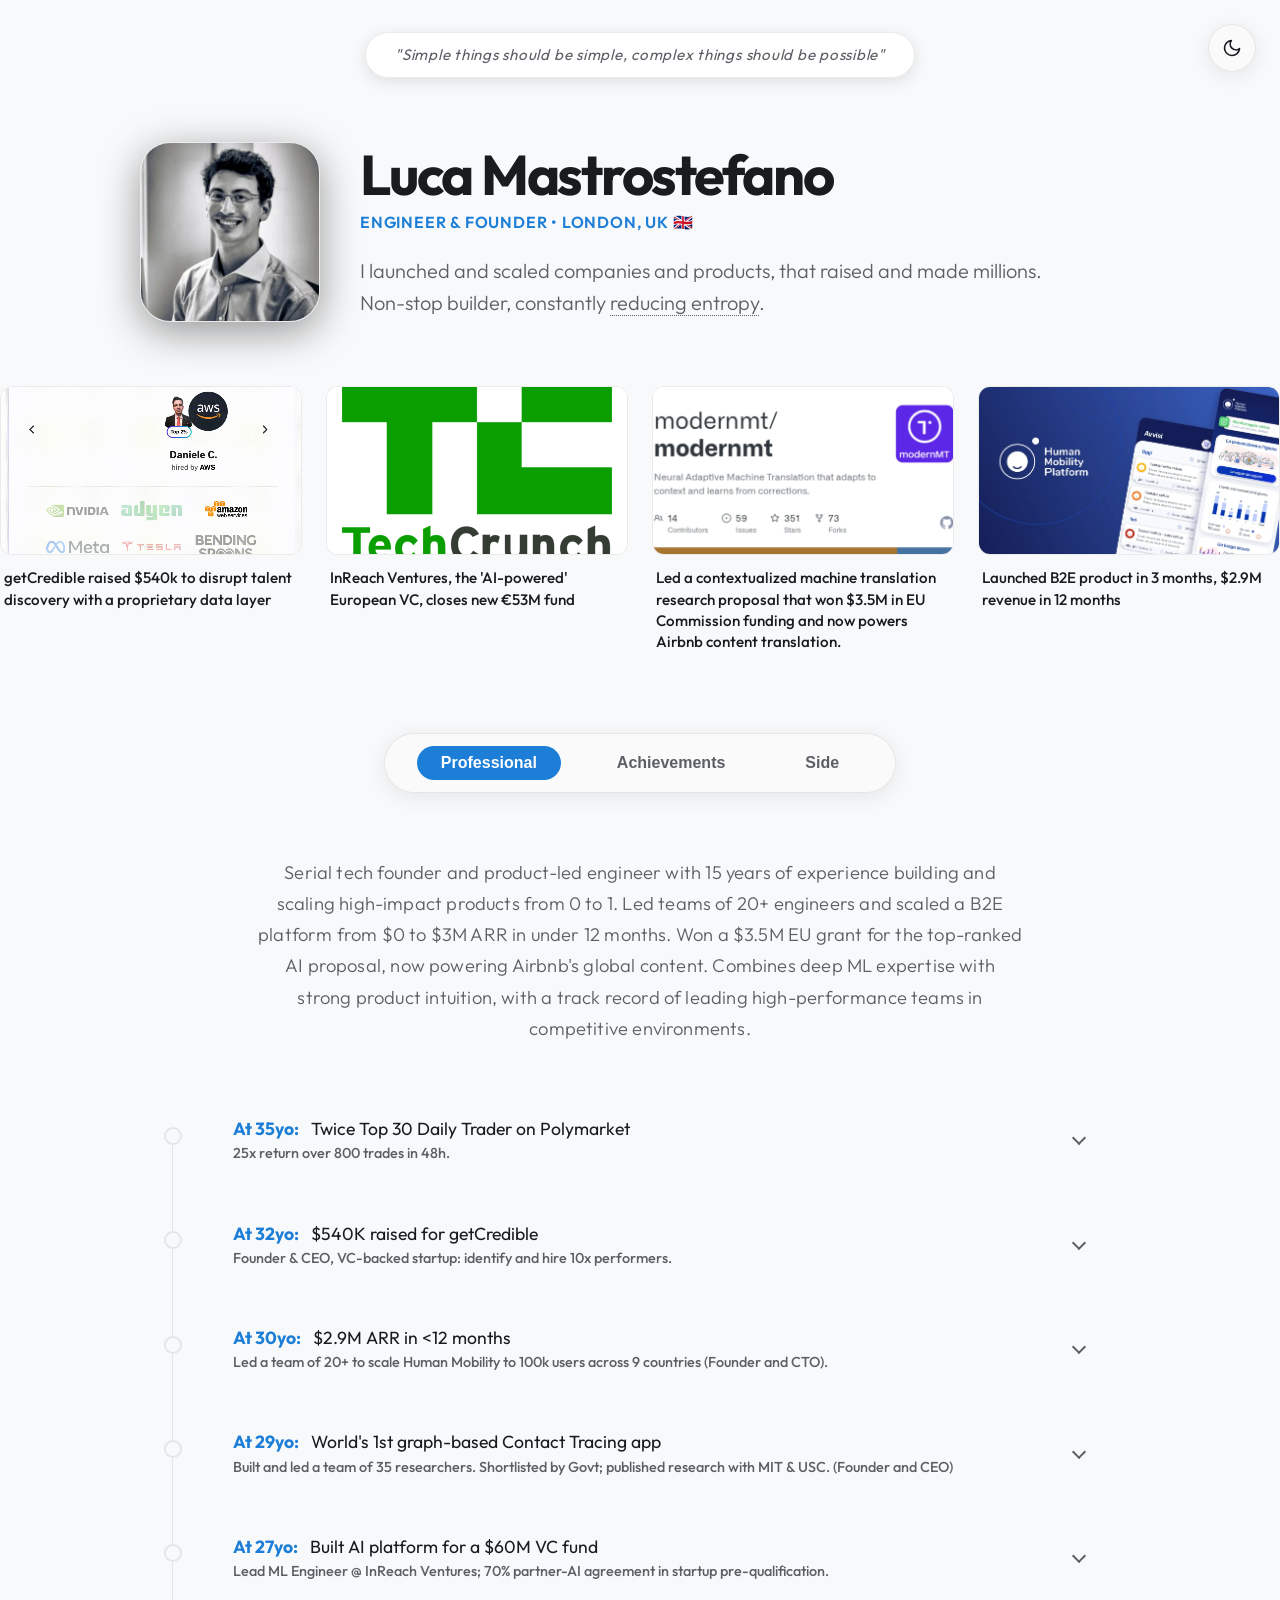
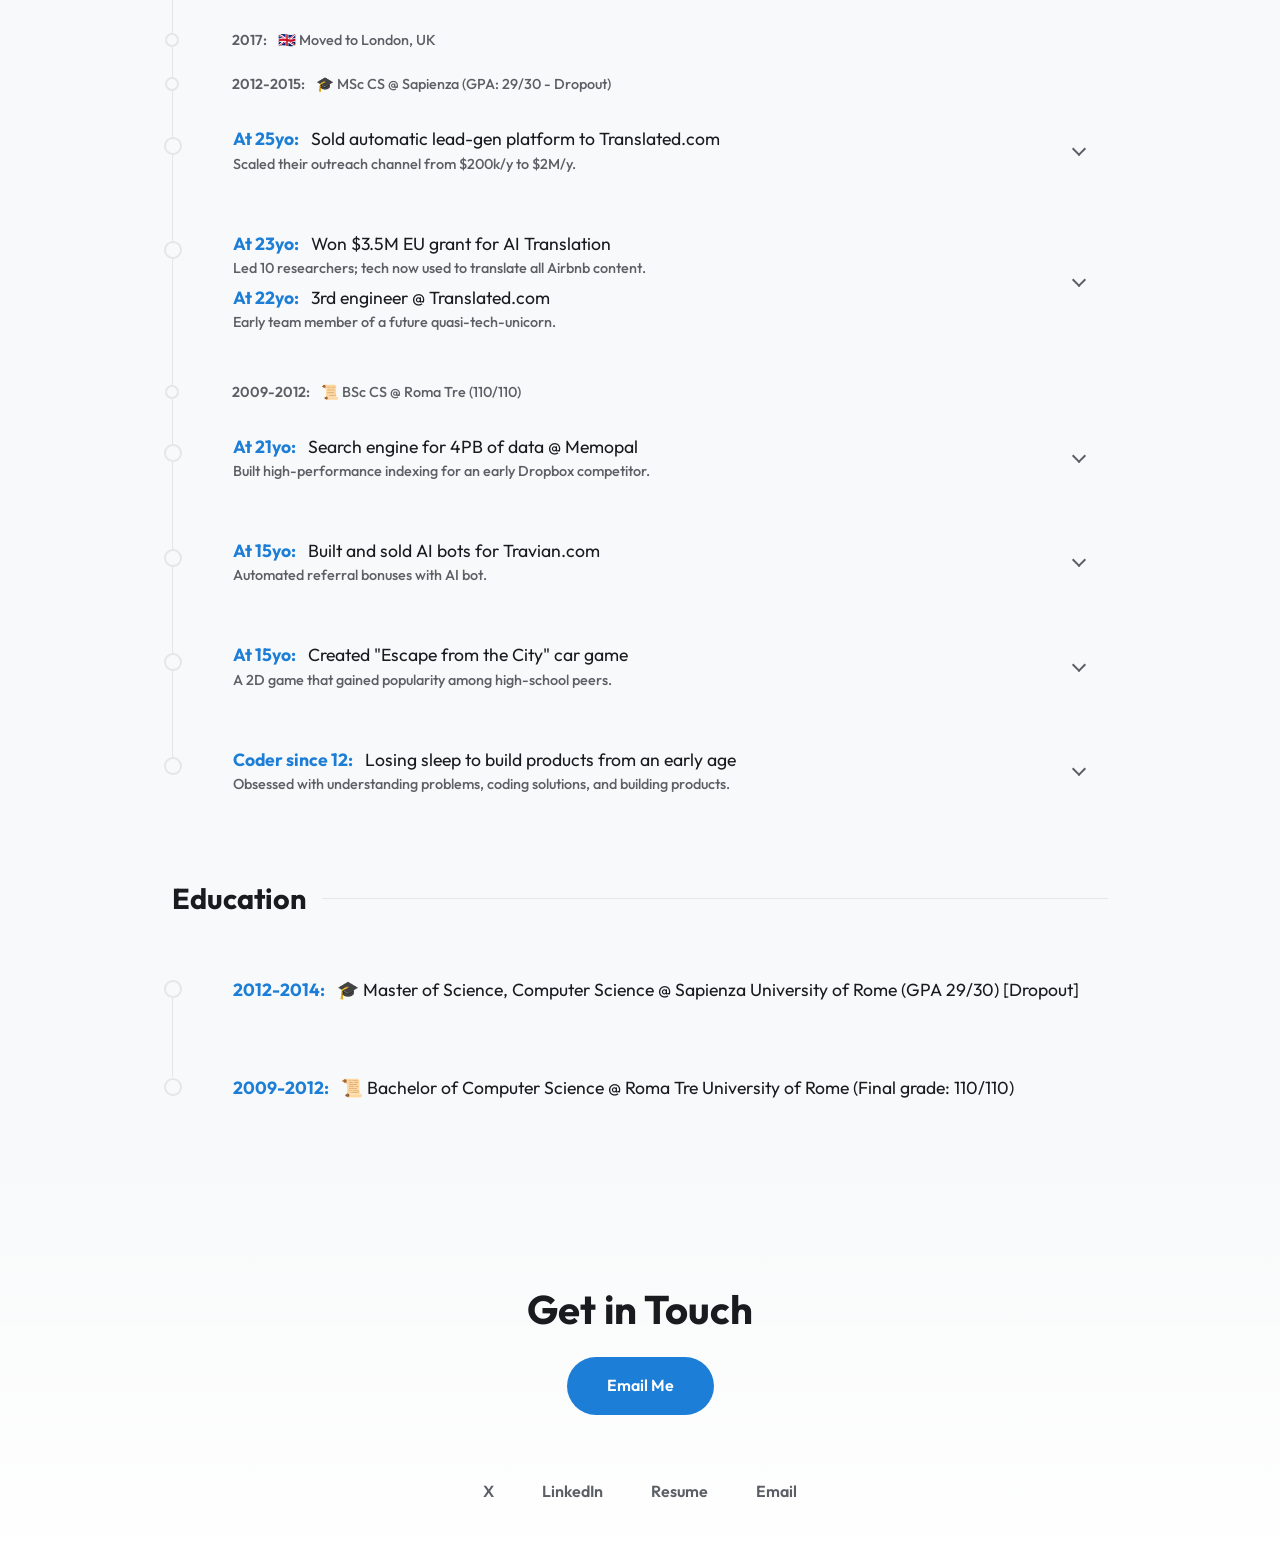
==== index.html @ 8b1c2dd7 "improvements" ====
<!DOCTYPE html>
<html lang="en">

<head>
    <meta charset="UTF-8">
    <meta name="viewport" content="width=device-width, initial-scale=1.0">
    <title>Luca Mastrostefano</title>
    <meta name="description" content="Personal website of Luca Mastrostefano">

    <!-- Open Graph / Social Sharing Meta Tags -->
    <meta property="og:type" content="website">
    <meta property="og:url" content="https://lucamastrostefano.com/">
    <meta property="og:title" content="Luca Mastrostefano">
    <meta property="og:description" content="Personal website of Luca Mastrostefano">
    <meta property="og:image" content="https://lucamastrostefano.com/assets/images/luca.png">

    <meta name="twitter:card" content="summary_large_image">

    <link rel="icon" type="image/png" href="favicon.png">
    <!-- Google Fonts: Outfit for a modern, sleek look -->
    <link rel="preconnect" href="https://fonts.googleapis.com">
    <link rel="preconnect" href="https://fonts.gstatic.com" crossorigin>

    <!-- Load fonts asynchronously to prevent render-blocking -->
    <link rel="preload" href="https://fonts.googleapis.com/css2?family=Outfit:wght@300;400;600;700&display=swap"
        as="style">
    <link rel="stylesheet" href="https://fonts.googleapis.com/css2?family=Outfit:wght@300;400;600;700&display=swap"
        media="print" onload="this.media='all'">
    <noscript>
        <link rel="stylesheet" href="https://fonts.googleapis.com/css2?family=Outfit:wght@300;400;600;700&display=swap">
    </noscript>

    <!-- Preload LCP images -->
    <link rel="preload" href="assets/images/luca.webp" as="image" fetchpriority="high">
    <link rel="preload" href="assets/images/getCredible_poster.webp" as="image" fetchpriority="high">

    <link rel="preload" href="style.css?v=1.5" as="style">
    <link rel="stylesheet" href="style.css?v=1.5">

    <!-- Defer main JS to download concurrently but execute after parsing -->
    <script src="main.js?v=1.5" defer></script>
</head>

<body>
    <button id="theme-toggle" class="theme-toggle" aria-label="Toggle Theme">
        <span class="theme-icon"></span>
    </button>
    <header class="hero">
        <div class="hero-motto">
            <p>"Simple things should be simple, complex things should be possible"</p>
        </div>
        <div class="hero-container">
            <img src="assets/images/luca.webp" alt="Luca Mastrostefano" class="hero-avatar" fetchpriority="high">
            <div class="hero-content">
                <h1 class="hero-name">Luca Mastrostefano</h1>
                <p class="hero-subtitle">Engineer & Founder • London, UK 🇬🇧</p>
                <p class="hero-tagline">I launched and scaled companies and products, that raised and made millions.
                    <br>Non-stop builder, constantly <a href="#" class="info-trigger" data-info="entropy"
                        aria-label="What does reducing entropy mean?">reducing entropy</a>.
                </p>
            </div>
        </div>
    </header>

    <main>
        <div class="media-carousel-container">
            <div class="media-carousel">
                <div class="carousel-item">
                    <video id="hero-carousel-video" loop muted playsinline aria-label="getCredible Startup"
                        poster="assets/images/getCredible_poster.webp">
                        <source src="assets/images/getCredible.webm" type="video/webm">
                        <source src="assets/images/getCredible.mp4" type="video/mp4">
                    </video>
                    <div class="carousel-item-caption">
                        <h4 class="carousel-item-title">getCredible raised $540k to disrupt talent discovery
                            with a
                            proprietary data layer</h4>
                    </div>
                </div>
                <a href="https://techcrunch.com/2019/02/11/inreach-ventures-the-ai-powered-european-vc-closes-new-e53m-fund/"
                    target="_blank" class="carousel-item link">
                    <img src="assets/images/techcrunch.png" alt="InReach Ventures TechCrunch">
                    <div class="carousel-item-caption">
                        <h4 class="carousel-item-title">InReach Ventures, the 'AI-powered' European VC, closes
                            new €53M fund</h4>
                    </div>
                </a>
                <a href="https://www.modernmt.com/" target="_blank" class="carousel-item link">
                    <img src="assets/images/mmt.webp" alt="ModernMT EU Funding">
                    <div class="carousel-item-caption">
                        <h4 class="carousel-item-title">Led a contextualized machine translation research
                            proposal
                            that won $3.5M in EU Commission funding and now powers Airbnb content translation.
                        </h4>
                    </div>
                </a>
                <a href="https://www.be-tse.it/wp-content/uploads/2020/06/Be_PR05062020_Human-Mobility.pdf"
                    target="_blank" class="carousel-item link">
                    <img src="assets/images/HMP.webp" alt="Human Mobility Press Release">
                    <div class="carousel-item-caption">
                        <h4 class="carousel-item-title">Launched B2E product in 3 months, $2.9M revenue in 12 months
                        </h4>
                    </div>
                </a>
                <a href="https://assets.innovazione.gov.it/1609771151-sgdl6sintesirelazionecontacttracing.pdf"
                    target="_blank" class="carousel-item link">
                    <img src="assets/images/mitd.webp" alt="CovidApp Shortlist">
                    <div class="carousel-item-caption">
                        <h4 class="carousel-item-title">CovidApp shortlisted by the Italian government as the
                            second-best worldwide out of 350 entries</h4>
                    </div>
                </a>
                <a href="https://www.sciencedirect.com/science/article/abs/pii/S235264832030060X" target="_blank"
                    class="carousel-item link">
                    <img src="assets/images/paper-uni.webp" alt="MIT USC Research Paper">
                    <div class="carousel-item-caption">
                        <h4 class="carousel-item-title">Improving graph-based distance inference under noisy signal
                            constraints (published with MIT & USC)</h4>
                    </div>
                </a>
                <div class="carousel-item">
                    <img src="assets/images/translated_logo.png" alt="Translated.com"
                        style="object-fit: contain; padding: 2.5rem; background: #fff;">
                    <div class="carousel-item-caption">
                        <h4 class="carousel-item-title">Joined Translated.com as the 3rd engineer and first
                            Product Manager</h4>
                    </div>
                </div>
                <a href="https://www.moonhoneytravel.com/wp-content/uploads/2025/01/moonhoneytravel_sellaronda-ski-map.jpg"
                    target="_blank" class="carousel-item link">
                    <img src="assets/images/sellaronda.webp" alt="Sellaronda Map">
                    <div class="carousel-item-caption">
                        <h4 class="carousel-item-title">62 miles skied in a single day (Triple Sellaronda)</h4>
                    </div>
                </a>
            </div>
        </div>

        <nav class="timeline-nav">
            <button class="nav-btn active" data-timeline="professional">Professional</button>
            <button class="nav-btn" data-timeline="achievements">Achievements</button>
            <button class="nav-btn" data-timeline="side">Side</button>
        </nav>

        <section id="timelines-container">
            <!-- Professional Timeline -->
            <div class="timeline-section active" id="timeline-professional">
                <section class="bio-section">
                    <div class="bio-content">
                        <p>Serial tech founder and product-led engineer with 15 years of experience building and
                            scaling
                            high-impact
                            products from 0 to 1. Led teams of 20+ engineers and scaled a B2E platform from $0 to $3M
                            ARR in
                            under 12
                            months. Won a $3.5M EU grant for the top-ranked AI proposal, now powering Airbnb's global
                            content.
                            Combines
                            deep ML expertise with strong product intuition, with a track record of leading
                            high-performance
                            teams in
                            competitive environments.</p>
                    </div>
                </section>
                <div class="timeline-list">
                    <div class="timeline-step synthetic" data-id="step-pro-crypto">
                        <div class="step-header">
                            <div class="header-content">
                                <p class="step-text"><span class="step-age">At 35yo:</span> Twice Top 30 Daily Trader on
                                    Polymarket</p>
                                <p class="step-subtext">25x return over 800 trades in 48h.</p>
                            </div>
                            <div class="expand-indicator"></div>
                        </div>
                        <div class="step-details">
                            <p>Value trading using custom ML models and real-time infrastructure:</p>
                            <ul class="summary-list">
                                <li>Ranked #2 daily trader in the "Culture" vertical, using a model combining Bayesian
                                    methods, HMMs, and Monte Carlo simulations.</li>
                                <li>Twice ranked among the Top 30 global crypto daily traders, achieving a 25&times;
                                    return over 800 trades in 48 hours.</li>
                            </ul>
                            <div style="margin-top: 1.5rem; display: flex; flex-direction: column; align-items: center; gap: 0.6rem;">
                                <img src="assets/images/polymarket_2nd.png" alt="Ranked 2nd best trader in category on Polymarket"
                                    style="max-width: 160px; width: 100%; height: auto; border-radius: 8px;">
                                <p style="font-size: 0.85rem; color: var(--text-muted); margin: 0; text-align: center; font-style: italic;">
                                    Ranked #2 best trader in the category.</p>
                            </div>
                        </div>
                    </div>
                    <div class="timeline-step synthetic" data-id="step-pro-2">
                        <div class="step-header">
                            <div class="header-content">
                                <p class="step-text"><span class="step-age">At 32yo:</span> $540K raised for getCredible
                                </p>
                                <p class="step-subtext">Founder & CEO, VC-backed startup: identify and hire 10x
                                    performers.</p>
                            </div>
                            <div class="expand-indicator"></div>
                        </div>
                        <div class="step-details">
                            <ul class="summary-list">
                                <li>Led a team of 8 in build a product to fuel a step-change in a traditional industry,
                                    rethinking first-principle how to collect a proprietary data layer to solve the
                                    biggest problem in industry: how to identify top talent.</li>
                            </ul>
                            <p><strong>getCredible</strong> helps companies automatically identify and hire top
                                performers by combining peer referrals with AI.</p>
                            <br>
                            <p>Users play quick 1-vs-4 polls featuring AI-selected talent from their contact list
                                (similar to Nikita Bier's Gas app) to vote for the top performers they know, and reserve
                                a 2% success fee with a single click on the selected talent. Our AI aggregates and
                                analyzes these peer insights into verified performance leaderboards by role, industry,
                                and seniority.</p>
                            <br>
                            <p>Companies hire directly from these performance leaderboards with a single click, paying a
                                10-30% success fee (no upfront costs), or purchase performance scores of their
                                applicants ($1K-$5K per job position) to optimize their hiring channels.</p>

                            <p
                                style="font-size: 0.85rem; color: var(--text-muted); margin: 2rem 0 0.5rem; text-align: center; font-style: italic;">
                                getCredible Pitch:</p>
                            <div class="experience-media"
                                style="margin-top: 0.5rem; border-radius: 12px; overflow: hidden; border: 1px solid var(--border-color); background: #000; display: flex; justify-content: center; align-items: center;">
                                <video controls preload="none" poster="assets/images/intro_poster.webp"
                                    style="width: 100%; max-height: 500px; display: block;">
                                    <source src="assets/images/intro.mp4" type="video/mp4">
                                    Your browser does not support the video tag.
                                </video>
                            </div>

                            <p
                                style="font-size: 0.85rem; color: var(--text-muted); margin: 2rem 0 0.5rem; text-align: center; font-style: italic;">
                                Product Screens:</p>
                            <div class="media-carousel mobile-carousel" style="margin-top: 0.5rem;">
                                <div class="carousel-item">
                                    <img src="assets/images/getCredible/getCredible_1.png" alt="getCredible UI 1">
                                </div>
                                <div class="carousel-item">
                                    <img src="assets/images/getCredible/getCredible_2.png" alt="getCredible UI 2">
                                </div>
                                <div class="carousel-item">
                                    <img src="assets/images/getCredible/getCredible_3.png" alt="getCredible UI 3">
                                </div>
                                <div class="carousel-item">
                                    <img src="assets/images/getCredible/getCredible_4.png" alt="getCredible UI 4">
                                </div>
                            </div>
                        </div>
                    </div>
                    <div class="timeline-step synthetic" data-id="step-pro-3">
                        <div class="step-header">
                            <div class="header-content">
                                <p class="step-text"><span class="step-age">At 30yo:</span> $2.9M ARR in <12 months</p>
                                        <p class="step-subtext">Led a team of 20+ to scale Human
                                            Mobility to 100k users
                                            across 9 countries (Founder and CTO).
                                        </p>
                            </div>
                            <div class="expand-indicator"></div>
                        </div>
                        <div class="step-details">
                            <ul class="summary-list">
                                <li>As Founder and CTO, I led a cross-functional team of ~20 to build and scale a
                                    complete
                                    B2E ecosystem (mobile app, back-office, support) from scratch in less than 3 months.
                                    We
                                    secured a $1.2M contract shortly after launch.</li>
                                <li>I managed strategic relationships and decision-making directly with C-Level
                                    executives
                                    of the publicly listed partner company (Be Group - Ticker: BEST.MI).</li>
                                <li>Our hardware solution was trust-tested for high-stakes contact tracing, notably
                                    during the <strong>Cortina 2021 World Ski Championships</strong> (the official
                                    Olympic
                                    test event) and the <strong>Serie A soccer match during the
                                        pandemic</strong> (Udinese-Fiorentina).</li>
                            </ul>
                            <div style="margin: 1.5rem 0; display: flex; gap: 1rem; flex-wrap: wrap;">
                                <a href="https://www.ilsole24ore.com/art/cyber-security-e-alta-tecnologia-lavoro-svolto-sicurezza-mondiali-sci-cortina-ADn3ZCMB"
                                    target="_blank" class="nav-btn"
                                    style="font-size: 0.85rem; padding: 0.4rem 0.8rem; border: 1px solid var(--border-color); text-decoration: none; color: var(--text-main);">
                                    Sole24Ore &rarr;</a>
                                <a href="https://sport.sky.it/calcio/serie-a/2021/02/27/udinese-stadio-progetto-anticovid"
                                    target="_blank" class="nav-btn"
                                    style="font-size: 0.85rem; padding: 0.4rem 0.8rem; border: 1px solid var(--border-color); text-decoration: none; color: var(--text-main);">
                                    Sport.sky &rarr;</a>
                                <a href="https://www.corriere.it/economia/consumi/20_giugno_18/app-tracciamento-entrano-azienda-caso-ubi-banca-rivale-immuni-e6e9a756-b09e-11ea-960e-a5a2de99a416.shtml"
                                    target="_blank" class="nav-btn"
                                    style="font-size: 0.85rem; padding: 0.4rem 0.8rem; border: 1px solid var(--border-color); text-decoration: none; color: var(--text-main);">
                                    Corriere &rarr;</a>


                            </div>
                            <div class="experience-media">
                                <img src="assets/images/HMP.webp" alt="Human Mobility Performance">
                            </div>
                            <p
                                style="font-size: 0.85rem; color: var(--text-muted); margin: 1.5rem 0 0.5rem; text-align: center; font-style: italic;">
                                Human Mobility Press Release (Partnership with Be):</p>
                            <div class="experience-media"
                                style="margin-top: 0.5rem; max-width: 100%; border-radius: 12px; overflow: hidden; border: 1px solid var(--border-color); background: #eee; min-height: 500px; display: flex; justify-content: center;">
                                <iframe loading="lazy" src="assets/images/be_pr_human_mobility.pdf" width="100%"
                                    height="500" style="border: none;">
                                    <p>Your browser does not support PDFs. <a
                                            href="assets/images/be_pr_human_mobility.pdf" target="_blank">Download
                                            PDF</a></p>
                                </iframe>
                            </div>
                        </div>
                    </div>
                    <div class="timeline-step synthetic" data-id="step-pro-4">
                        <div class="step-header">
                            <div class="header-content">
                                <p class="step-text"><span class="step-age">At 29yo:</span> World's 1st graph-based
                                    Contact Tracing app</p>
                                <p class="step-subtext">Built and led a team of 35 researchers. Shortlisted by Govt;
                                    published research with MIT & USC. (Founder and CEO)</p>
                            </div>
                            <div class="expand-indicator"></div>
                        </div>
                        <div class="step-details">
                            <p>In just 3 months, I built and led a remote cross-functional team of 35 world-class
                                researchers and engineers from major centers including <strong>IBM, Massachusetts
                                    Institute of Technology, University of Southern California, USFC,
                                    CNR, etc.</strong>.</p>
                            <br>
                            <p>We developed the world's first graph-based contact tracing algorithm and mobile
                                application, which was officially shortlisted by the <strong>Italian Government
                                    as
                                    the primary backup to the Apple/Google system</strong>, out of 350 worldwide
                                entries, after passing rigorous
                                national
                                security
                                and technical pressure tests.
                                <br>
                                <a href="assets/images/covidapp_shortlist_report.pdf" target="_blank" class="nav-btn"
                                    style="margin-top: 1.2rem; display: inline-flex; font-size: 0.8rem; padding: 0.5rem 1rem; border: 1px solid var(--border-color); text-decoration: none; color: var(--text-main); border-radius: 8px;">
                                    View Official Report &rarr;
                                </a>
                            </p>
                            <br>
                            <p>My work on the foundational graph principles was co-authored and published with
                                researchers from <strong>MIT and USC</strong> in <em>ScienceDirect</em>: <a
                                    href="https://www.sciencedirect.com/science/article/abs/pii/S235264832030060X"
                                    target="_blank">Defining Graph-based Contact Tracing</a>.</p>
                            <br>

                            <div style="margin-top: 2.5rem; text-align: center;">
                                <p
                                    style="font-size: 0.65rem; color: var(--text-muted); text-transform: uppercase; letter-spacing: 0.15em; margin-bottom: 2rem;">
                                    Featured in</p>
                                <div
                                    style="display: flex; gap: 2.5rem; align-items: center; justify-content: center; flex-wrap: wrap; opacity: 0.8; filter: grayscale(1) brightness(1.2);">
                                    <a href="https://www.ilsole24ore.com/art/tracciare-contagiati-tutelando-privacy-e-possibile-grazie-bluetooth-ADMXoEH"
                                        target="_blank" title="Il Sole 24 Ore">
                                        <img src="assets/images/sole24ore.png" alt="Il Sole 24 Ore"
                                            style="height: 38px; width: auto; object-fit: contain;">
                                    </a>
                                    <a href="https://milano.repubblica.it/cronaca/2020/03/29/news/una_app_per_risolvere_il_rebus_dei_contagiati_la_soluzione_usiamo_il_bluetooth_-252653291/"
                                        target="_blank" title="la Repubblica">
                                        <img src="assets/images/repubblica.png" alt="la Repubblica"
                                            style="height: 32px; width: auto; object-fit: contain;">
                                    </a>
                                    <a href="https://torino.corriere.it/economia/20_marzo_27/startup-che-vuole-arginare-covid-19-il-ministero-nasce-biella-brasile-b709554c-706e-11ea-82c1-be2d421e9f6b.shtml"
                                        target="_blank" title="Corriere della Sera">
                                        <img src="assets/images/corriere.png" alt="Corriere della Sera"
                                            style="height: 32px; width: auto; object-fit: contain;">
                                    </a>
                                </div>
                            </div>
                        </div>
                    </div>
                    <div class="timeline-step synthetic" data-id="step-pro-5">
                        <div class="step-header">
                            <div class="header-content">
                                <p class="step-text"><span class="step-age">At 27yo:</span> Built AI platform for a $60M
                                    VC fund</p>
                                <p class="step-subtext">Lead ML Engineer @ InReach Ventures; 70% partner-AI agreement in
                                    startup pre-qualification.</p>
                            </div>
                            <div class="expand-indicator"></div>
                        </div>
                        <div class="step-details">
                            <div class="experience-header">
                                <img src="assets/images/inreach_logo.png" alt="InReach Ventures"
                                    class="experience-logo">
                                <div class="experience-info">
                                    <h3 class="experience-company">InReach Ventures</h3>
                                    <p class="experience-info-text">2 yrs 5 mos</p>
                                    <p class="experience-info-text">London, United Kingdom</p>
                                </div>
                            </div>
                            <div class="experience-roles">
                                <div class="experience-role">
                                    <h4 class="role-title">Lead Machine Learning Engineer</h4>
                                    <p class="role-dates">Jan 2019 - Jun 2020 · 1 yr 6 mos</p>
                                </div>
                                <div class="experience-role">
                                    <h4 class="role-title">Senior ML Engineer</h4>
                                    <p class="role-dates">Feb 2018 - Dec 2019 · 1 yr 11 mos</p>
                                </div>
                            </div>
                            <p class="experience-desc">I led the development of the intelligent core of InReach, the
                                AI-powered investment firm focused on early-stage European startups. The automatic
                                pre-qualification system reached 70% agreement with the partner's pre-qualification
                                decision, based on ~100 features extracted for each company, allowing the firm to scale
                                operations without compromising quality.
                                <br><br>
                                <em>Noticeable investments: Soldo, Shapr3D, Dreamdata, Kayzen, Craft, Eneba, Oberlo
                                    (exit), Sealk (exit), Qriously (exit), Returnly (exit)</em>
                            </p>
                            <div style="margin: 1.5rem 0; display: flex; gap: 1rem; flex-wrap: wrap;">
                                <a href="https://techcrunch.com/2019/02/11/inreach-ventures-the-ai-powered-european-vc-closes-new-e53m-fund/"
                                    target="_blank" class="nav-btn"
                                    style="display: inline-flex; align-items: center; gap: 0.6rem; font-size: 0.9rem; padding: 0.5rem 1rem; border: 1px solid var(--border-color); text-decoration: none; color: var(--text-main);">
                                    <img src="assets/images/techcrunch.png" alt="TechCrunch"
                                        style="height: 20px; width: auto; object-fit: contain;"> TechCrunch article
                                    &rarr;</a>
                            </div>
                            <div class="experience-media">
                                <img src="assets/images/inreach_funnel.png" alt="InReach Funnel">
                            </div>
                        </div>
                    </div>
                    <div class="timeline-step education-marker">
                        <div class="step-header">
                            <p class="step-text"><span class="step-age">2017:</span> 🇬🇧 Moved to London, UK</p>
                        </div>
                    </div>
                    <div class="timeline-step education-marker">
                        <div class="step-header">
                            <p class="step-text"><span class="step-age">2012-2015:</span> 🎓 MSc CS @ Sapienza (GPA:
                                29/30 - Dropout)</p>
                        </div>
                    </div>
                    <div class="timeline-step synthetic" data-id="step-pro-6">
                        <div class="step-header">
                            <div class="header-content">
                                <p class="step-text"><span class="step-age">At 25yo:</span> Sold automatic lead-gen
                                    platform to
                                    Translated.com</p>
                                <p class="step-subtext">Scaled their outreach channel from $200k/y to $2M/y.</p>
                            </div>
                            <div class="expand-indicator"></div>
                        </div>
                        <div class="step-details">
                            <p>Built and sold an automated lead generation pipeline for translation requests by scraping
                                forums, detecting relevant opportunities, and engaging users with context-aware quotes.
                                Designed a dashboard to optimize performance and run A/B tests.
                                <br><br>
                                Sold after 2 months to Translated, grew their cold outreach channel from €200K/year to
                                €2M/year.
                            </p>
                        </div>
                    </div>
                    <div class="timeline-step synthetic" data-id="step-pro-mmt">
                        <div class="step-header">
                            <div class="header-group">
                                <div class="header-content">
                                    <p class="step-text"><span class="step-age">At 23yo:</span> Won $3.5M EU grant for
                                        AI Translation</p>
                                    <p class="step-subtext">Led 10 researchers; tech now used to translate all Airbnb
                                        content.</p>
                                </div>
                                <div class="header-content">
                                    <p class="step-text"><span class="step-age">At 22yo:</span> 3rd engineer @
                                        Translated.com</p>
                                    <p class="step-subtext">Early team member of a future quasi-tech-unicorn.</p>
                                </div>
                            </div>
                            <div class="expand-indicator"></div>
                        </div>
                        <div class="step-details">
                            <div class="experience-header">
                                <img src="assets/images/translated_logo.png" alt="Translated" class="experience-logo">
                                <div class="experience-info">
                                    <h3 class="experience-company">Translated</h3>
                                    <p class="experience-info-text">5 yrs 1 mo</p>
                                    <p class="experience-info-text">Rome Area, Italy</p>
                                </div>
                            </div>
                            <p>Joined as the 3rd engineer to build the foundational infrastructure of a startup that
                                would later reach nearly-unicorn status as a global leader in AI translation.</p><br>
                            <div class="experience-roles">
                                <div class="experience-role">
                                    <h4 class="role-title">ML Software Engineer and Product Owner</h4>
                                    <p class="role-dates">Dec 2014 - Jan 2018 · 3 yrs 2 mos</p>
                                    <p class="experience-desc">Led the development of MyMemory, Translated's flagship TM
                                        search engine. Today it's the industry's most used TM server, serving 300M+
                                        queries per month across 8B segments.</p>
                                </div>
                                <div class="experience-role">
                                    <h4 class="role-title">PMO & Researcher</h4>
                                    <p class="role-dates">Mar 2014 - May 2016 · 2 yrs 3 mos</p>
                                    <p class="experience-desc">Wrote and won a €3M European Commission grant as the best
                                        proposal to develop new ML algorithms for contextualised translation. This
                                        project later enabled Translated to secure the industry's largest contract:
                                        translating all Airbnb content.
                                        <br><br>
                                        <a href="https://github.com/modernmt/modernmt" target="_blank"
                                            style="color: var(--accent-color); text-decoration: none; font-weight: 500; display: inline-flex; align-items: center; flex-wrap: wrap; gap: 0.75rem;">
                                            &rarr; GitHub: modernmt/modernmt
                                            <span
                                                style="display: inline-flex; align-items: center; gap: 0.35rem; background: rgba(0, 243, 255, 0.05); padding: 0.2rem 0.6rem; border-radius: 20px; font-size: 0.85rem; border: 1px solid rgba(0, 243, 255, 0.2);">
                                                <svg height="14" viewBox="0 0 16 16" width="14"
                                                    fill="var(--accent-color)">
                                                    <path
                                                        d="M8 .25a.75.75 0 01.673.418l1.882 3.815 4.21.612a.75.75 0 01.416 1.279l-3.046 2.97.719 4.192a.75.75 0 01-1.088.791L8 12.347l-3.766 1.98a.75.75 0 01-1.088-.79l.72-4.194L.818 6.374a.75.75 0 01.416-1.28l4.21-.611L7.327.668A.75.75 0 018 .25z">
                                                    </path>
                                                </svg>
                                                351 Stars
                                            </span>
                                        </a>
                                    </p>
                                    <div class="experience-media">
                                        <img src="assets/images/no_sleep.png" alt="ModernMT Late Night Session">
                                    </div>
                                </div>
                                <div class="experience-role">
                                    <h4 class="role-title">ML Software Engineer</h4>
                                    <p class="role-dates">Jan 2013 - Nov 2014 · 1 yr 11 mos</p>
                                    <p class="experience-desc">Improved MyMemory's data quality and scalability through
                                        advanced IR techniques, and developed automation tools to streamline
                                        translation-project workflows.</p>
                                </div>
                            </div>
                        </div>
                    </div>
                    <div class="timeline-step education-marker">
                        <div class="step-header">
                            <p class="step-text"><span class="step-age">2009-2012:</span> 📜 BSc CS @ Roma Tre (110/110)
                            </p>
                        </div>
                    </div>
                    <div class="timeline-step synthetic" data-id="step-pro-8">
                        <div class="step-header">
                            <div class="header-content">
                                <p class="step-text"><span class="step-age">At 21yo:</span> Search engine for 4PB of
                                    data @ Memopal</p>
                                <p class="step-subtext">Built high-performance indexing for an early Dropbox competitor.
                                </p>
                            </div>
                            <div class="expand-indicator"></div>
                        </div>
                        <div class="step-details">
                            <div class="experience-header">
                                <img src="assets/images/memopal_logo.png" alt="Memopal" class="experience-logo">
                                <div class="experience-info">
                                    <h3 class="experience-company">Memopal</h3>
                                    <p class="experience-info-text">9 mos</p>
                                    <p class="experience-info-text">Rome Area, Italy</p>
                                </div>
                            </div>
                            <div class="experience-roles">
                                <div class="experience-role">
                                    <h4 class="role-title">Search Engineer</h4>
                                    <p class="role-dates">May 2012 - Jan 2013 · 9 mos</p>
                                    <p class="experience-desc">Implemented high-performance indexing and retrieval
                                        systems for massive storage
                                        architectures, enabling fast search across billions of files.</p>
                                </div>
                            </div>
                        </div>
                    </div>
                    <div class="timeline-step synthetic" data-id="step-pro-travian">
                        <div class="step-header">
                            <div class="header-content">
                                <p class="step-text"><span class="step-age">At 15yo:</span> Built and sold AI bots for
                                    Travian.com
                                </p>
                                <p class="step-subtext">Automated referral bonuses with AI bot.</p>
                            </div>
                            <div class="expand-indicator"></div>
                        </div>
                        <div class="step-details">
                            <ul class="summary-list">
                                <li>Completely reproduced the entire game logic (building, resources, building
                                    constraints, etc.) on my laptop to simulate optimal strategies.</li>
                                <li>Found the shortest path to complete mandatory Quests to unlock referral bonuses
                                    automatically.</li>
                                <li>Still remember the terrible 2k lines of VB6 code that automatically played the game
                                    to generate referral bonuses!</li>
                            </ul>
                        </div>
                    </div>
                    <div class="timeline-step synthetic" data-id="step-pro-game">
                        <div class="step-header">
                            <div class="header-content">
                                <p class="step-text"><span class="step-age">At 15yo:</span> Created "Escape from the
                                    City" car game</p>
                                <p class="step-subtext">A 2D game that gained popularity among high-school peers.</p>
                            </div>
                            <div class="expand-indicator"></div>
                        </div>
                        <div class="step-details">
                            <ul class="summary-list">
                                <li>Built this game as a personal competition against my older brother to see who could
                                    create the better experience.</li>
                                <li>Developed my very first AI (named <a href="#" class="youtube-trigger"
                                        data-video="YIh41wZEd5c" data-start="180"
                                        aria-label="Watch Joshua scene from WarGames">Joshua</a>, in honor of the movie
                                    WarGames). It was a simple subtraction to make the police car chase the player's
                                    position, but it felt too cool at the time.</li>
                                <li>I still remember friends playing so much that they eventually beat my own high
                                    score; I still smile thinking about that feeling.</li>
                            </ul>
                            <p
                                style="font-size: 0.85rem; color: var(--text-muted); margin: 2rem 0 0.5rem; text-align: center; font-style: italic;">
                                Gameplay:</p>
                            <div class="video-card" data-video="YeWqdtQGpdA"
                                style="aspect-ratio: 9/16; width: 100%; max-width: 300px; margin: 0.5rem auto 0;">
                                <img src="https://img.youtube.com/vi/YeWqdtQGpdA/hqdefault.jpg"
                                    alt="Escape from the City gameplay"
                                    style="width: 100%; height: 100%; aspect-ratio: auto; object-fit: cover;">
                                <div class="video-overlay">
                                    <div class="play-icon">▶</div>
                                </div>
                            </div>
                        </div>
                    </div>
                    <div class="timeline-step synthetic" data-id="step-pro-9">
                        <div class="step-header">
                            <div class="header-content">
                                <p class="step-text"><span class="step-age">Coder since 12:</span> Losing sleep to build
                                    products from an early age</p>
                                <p class="step-subtext">Obsessed with understanding problems, coding solutions, and
                                    building products.
                                </p>
                            </div>
                            <div class="expand-indicator"></div>
                        </div>
                        <div class="step-details">
                            <p>I spent countless hours coding, recreating entire games like Pac-Man, Risk, and
                                Backgammon without even knowing that arrays existed. Every object was numbered and
                                manually updated one by one: a true obsession was born.</p>
                            <div class="experience-media" style="max-width: 60%;">
                                <img src="assets/images/vb6.webp" alt="Visual Basic 6 Coding Days">
                            </div>
                        </div>
                    </div>
                </div>

                <div class="timeline-subsection">
                    <h3 class="subsection-title">Education</h3>
                    <div class="timeline-list">
                        <div class="timeline-step synthetic" data-id="step-edu-1">
                            <div class="step-header">
                                <p class="step-text"><span class="step-age">2012-2014:</span> 🎓 Master of Science,
                                    Computer
                                    Science @ Sapienza University of Rome (GPA 29/30) [Dropout]</p>
                            </div>
                        </div>
                        <div class="timeline-step synthetic" data-id="step-edu-2">
                            <div class="step-header">
                                <p class="step-text"><span class="step-age">2009-2012:</span> 📜 Bachelor of Computer
                                    Science @
                                    Roma Tre University of Rome (Final grade: 110/110)</p>
                            </div>
                        </div>
                    </div>
                </div>
            </div>

            <!-- Achievements Timeline -->
            <div class="timeline-section" id="timeline-achievements">
                <div class="timeline-list">
                    <div class="timeline-step" data-id="step-ach-0">
                        <div class="step-header">
                            <div class="header-content">
                                <p class="step-text"><span class="step-age">getCredible:</span> Top 0.1% performer out
                                    of 30k+ people</p>
                                <p class="step-subtext">Verified top-tier talent on the <a href="https://getcredible.io"
                                        target="_blank">getCredible</a> platform.</p>
                            </div>
                        </div>
                    </div>
                    <div class="timeline-step" data-id="step-ach-1">
                        <div class="step-header">
                            <div class="header-content">
                                <p class="step-text"><span class="step-age">At 35yo:</span> Twice Top 30 Daily Trader on
                                    Polymarket</p>
                                <p class="step-subtext">25x return over 800 trades in 48h.</p>
                            </div>
                        </div>
                    </div>
                    <div class="timeline-step" data-id="step-ach-founder">
                        <div class="step-header">
                            <div class="header-content">
                                <p class="step-text"><span class="step-age">At 30yo:</span> $0-2.9M in 12 months as
                                    Founder & CTO</p>
                                <p class="step-subtext">B2E product in 3 months, $2.9M revenue in 12 months</p>
                            </div>
                        </div>
                    </div>
                    <div class="timeline-step" data-id="step-ach-2">
                        <div class="step-header">
                            <div class="header-content">
                                <p class="step-text"><span class="step-age">At 29yo:</span> World's 1st graph-based
                                    Contact Tracing app</p>
                                <p class="step-subtext">Shortlisted by Italian Govt; published research with MIT &
                                    University of Southern California (Founder & CEO).</p>
                            </div>
                        </div>
                    </div>
                    <div class="timeline-step" data-id="step-ach-3">
                        <div class="step-header">
                            <div class="header-content">
                                <p class="step-text"><span class="step-age">At 23yo:</span> Won $3.5M EU grant for AI
                                    Translation</p>
                                <p class="step-subtext">Authored the highest-ranked proposal for Contextualized MT.</p>
                            </div>
                        </div>
                    </div>
                    <div class="timeline-step" data-id="step-ach-bridge">
                        <div class="step-header">
                            <div class="header-content">
                                <p class="step-text"><span class="step-age">At 19yo:</span> National Level Competitive
                                    Bridge</p>
                                <p class="step-subtext">Represented Italy at U26 European Universities Championship.</p>
                            </div>
                        </div>
                    </div>
                    <div class="timeline-step" data-id="step-ach-marathon">
                        <div class="step-header">
                            <div class="header-content">
                                <p class="step-text"><span class="step-age">Sport:</span> Half-marathon in 1h 45m</p>
                                <p class="step-subtext">My brother said I couldn't, guess who's wrong :)</p>
                            </div>
                        </div>
                    </div>
                    <div class="timeline-step" data-id="step-ach-4">
                        <div class="step-header">
                            <div class="header-content">
                                <p class="step-text"><span class="step-age">Sport:</span> Skied 62 miles in a
                                    single day</p>
                                <p class="step-subtext">Triple <a
                                        href="https://www.moonhoneytravel.com/wp-content/uploads/2025/01/moonhoneytravel_sellaronda-ski-map.jpg"
                                        target="_blank">Sellaronda</a> (8.7 miles vertical gain) in the Dolomites.
                                </p>
                            </div>
                        </div>
                    </div>
                </div>
            </div>

            <!-- Side Timeline -->
            <div class="timeline-section" id="timeline-side">
                <div class="timeline-list">
                    <div class="timeline-step synthetic" data-id="step-side-devo">
                        <div class="step-header">
                            <div class="header-content">
                                <p class="step-text"><span class="step-age">At 28 yo:</span> Angel Investor @ Devo</p>
                                <p class="step-subtext">Marketplace/SaaS company</p>
                            </div>
                        </div>
                    </div>
                    <div class="timeline-step synthetic" data-id="step-side-stock-trading">
                        <div class="step-header">
                            <div class="header-content">
                                <p class="step-text"><span class="step-age">At 28yo:</span> ML-powered Stock Trading
                                    Engine</p>
                                <p class="step-subtext">Real-time technical analysis and signal detection.</p>
                            </div>
                            <div class="expand-indicator"></div>
                        </div>
                        <div class="step-details">
                            <p>A low-latency stock trading engine combining automated TA indicators with a custom ML
                                model to detect high-conviction signals in real-time markets.</p>
                        </div>
                    </div>
                    <div class="timeline-step synthetic" data-id="step-side-spotonway">
                        <div class="step-header">
                            <div class="header-content">
                                <p class="step-text"><span class="step-age">At 25:</span> Angel Investor @ Spotonway</p>
                                <p class="step-subtext">Marketplace/SaaS company</p>
                            </div>
                        </div>
                    </div>
                    <div class="timeline-step synthetic" data-id="step-side-hashing">
                        <div class="step-header">
                            <div class="header-content">
                                <p class="step-text"><span class="step-age">At 24yo:</span> Presented Hashing
                                    Techniques</p>
                                <p class="step-subtext">Deep dive into memory-efficient big data algorithms.</p>
                            </div>
                            <div class="expand-indicator"></div>
                        </div>
                        <div class="step-details">
                            <p>Presented a probabilistic approach to searching and filtering large datasets using
                                innovative algorithms like hash indexing and Bloom filters. Techniques such as the
                                Flajolet-Martin algorithm and local sensitive hashing provide memory-efficient solutions
                                for counting unique items and finding similar files. The document emphasizes the
                                trade-offs between accuracy, speed, and memory usage when handling big data in
                                real-time environments.</p>
                            <p
                                style="font-size: 0.85rem; color: var(--text-muted); margin: 1.5rem 0 0.5rem; text-align: center; font-style: italic;">
                                Scroll or use the toolbar below to navigate the presentation:</p>
                            <div class="experience-media"
                                style="margin-top: 1.5rem; max-width: 100%; border-radius: 12px; overflow: hidden; border: 1px solid var(--border-color); background: #eee; min-height: 500px; display: flex; justify-content: center;">
                                <iframe loading="lazy"
                                    src="assets/images/hash-a-probabilistic-approach-for-big-data.pdf" width="100%"
                                    height="500" style="border: none;">
                                    <p>Your browser does not support PDFs. <a
                                            href="assets/images/hash-a-probabilistic-approach-for-big-data.pdf">Download
                                            PDF</a></p>
                                </iframe>
                            </div>
                        </div>
                    </div>
                    <div class="timeline-step synthetic" data-id="step-side-ml-engine">
                        <div class="step-header">
                            <div class="header-content">
                                <p class="step-text"><span class="step-age">At 23:</span> 2D Engine for ML
                                    Experiments</p>
                                <p class="step-subtext">Specialized environment for cars learning to drive via AI.</p>
                            </div>
                            <div class="expand-indicator"></div>
                        </div>
                        <div class="step-details">
                            <div class="experience-role" style="margin-bottom: 2rem;">
                                <h4 class="role-title">Efficient Engine + Framework</h4>
                                <p class="experience-desc">A specialized environment built to run ML algorithms in a 2D
                                    world with high efficiency.</p>
                            </div>
                            <div class="experience-role">
                                <h4 class="role-title">Cars learning to drive</h4>
                                <p
                                    style="font-size: 0.85rem; color: var(--text-muted); margin: 1rem 0 0.5rem; text-align: center; font-style: italic;">
                                    Project technical presentation:</p>
                                <div class="experience-media"
                                    style="margin-top: 0.5rem; max-width: 100%; border-radius: 12px; overflow: hidden; border: 1px solid var(--border-color); background: #eee; min-height: 500px; display: flex; justify-content: center; margin-bottom: 2rem;">
                                    <iframe loading="lazy" src="assets/images/cars-learning-to-drive.pdf" width="100%"
                                        height="500" style="border: none;">
                                        <p>Your browser does not support PDFs. <a
                                                href="assets/images/cars-learning-to-drive.pdf">Download
                                                PDF</a></p>
                                    </iframe>
                                </div>
                                <div class="video-grid">
                                    <div class="video-card" data-video="YeWtZK_RnbI">
                                        <img src="https://img.youtube.com/vi/YeWtZK_RnbI/hqdefault.jpg"
                                            alt="ML Simulation 1">
                                        <div class="video-overlay">
                                            <div class="play-icon">▶</div>
                                        </div>
                                    </div>
                                    <div class="video-card" data-video="Eb3hXK7WqLU">
                                        <img src="https://img.youtube.com/vi/Eb3hXK7WqLU/hqdefault.jpg"
                                            alt="ML Simulation 2">
                                        <div class="video-overlay">
                                            <div class="play-icon">▶</div>
                                        </div>
                                    </div>
                                </div>
                            </div>
                        </div>
                    </div>
                    <div class="timeline-step synthetic" data-id="step-side-lzw">
                        <div class="step-header">
                            <div class="header-content">
                                <p class="step-text"><span class="step-age">At 23yo:</span> Custom LZW Compression
                                    from scratch</p>
                                <p class="step-subtext">High-efficiency bit-level compressor with shared dictionary.</p>
                            </div>
                            <div class="expand-indicator"></div>
                        </div>
                        <div class="step-details">
                            <p>Implemented a customized LZW compressor from first principles, optimizing for bit-level
                                efficiency and dictionary sharing to maximize compression ratios on structured data.</p>
                        </div>
                    </div>
                </div>
            </div>
        </section>
    </main>

    <footer class="footer">
        <div class="contact-section">
            <h2>Get in Touch</h2>
            <a href="mailto:luca.mastrostefano90@gmail.com" class="email-btn">Email Me</a>
        </div>
        <div class="social-links">
            <a href="https://x.com/LucaMastro90" target="_blank" aria-label="X">X</a>
            <a href="https://linkedin.com/in/lucamastrostefano/" target="_blank" aria-label="LinkedIn">LinkedIn</a>
            <a href="assets/images/Luca Mastrostefano - CV.pdf" target="_blank" aria-label="Resume">Resume</a>
            <a href="mailto:luca.mastrostefano90@gmail.com" aria-label="Email">Email</a>
        </div>
    </footer>

    <!-- YouTube Overlay Player (iframe injected lazily on open) -->
    <div id="yt-overlay" class="yt-overlay" role="dialog" aria-modal="true" aria-label="Video player" hidden>
        <button class="yt-overlay-close" aria-label="Close video">&times;</button>
        <div class="yt-overlay-frame"></div>
    </div>

    <!-- Info Modal (generic text modal populated from <template> content) -->
    <div id="info-modal" class="info-modal" role="dialog" aria-modal="true" aria-labelledby="info-modal-title" hidden>
        <div class="info-modal-dialog">
            <button class="info-modal-close" aria-label="Close">&times;</button>
            <div class="info-modal-body"></div>
        </div>
    </div>

    <template id="info-entropy">
        <h3 id="info-modal-title">"Reducing Entropy" — Ray Kurzweil's View</h3>
        <p>Ray Kurzweil's perspective on entropy reduction is a central tenet of his techno-optimist philosophy. While
            the universe is governed by the second law of thermodynamics (increasing entropy / disorder), evolution and
            technology create "local pockets" of increasingly higher order, complexity, and intelligence. He views this
            as the ultimate goal of the Technological Singularity, where human–machine civilization will reorganize
            matter and energy into "computronium" to manage and reduce disorder.</p>
        <details class="info-accordion">
            <summary>Learn more — key aspects</summary>
            <ul>
                <li><strong>Local vs. global entropy:</strong> overall entropy in the universe increases, but in
                    specific subsystems evolution leads to greater complexity, elegance, and intelligence.</li>
                <li><strong>The Law of Accelerating Returns:</strong> as order (information / technology) increases,
                    the time between major evolutionary advancements decreases — the rate of entropy reduction
                    accelerates over time.</li>
                <li><strong>Reorganization of matter:</strong> as we approach the Singularity (expected around 2045),
                    we will begin to reorganize random matter and energy into intelligent, structured forms such as
                    nanobots and hyper-intelligent computers.</li>
                <li><strong>The role of AI:</strong> the Singularity is the point where AI takes over this
                    self-improvement, allowing it to reverse disorder on an exponential scale — solving complex problems
                    like aging and environmental damage.</li>
                <li><strong>Ultimate destiny:</strong> humanity's purpose is to spread this organized intelligence
                    throughout the universe, fighting the long-term heat death and creating a new, highly ordered
                    existence.</li>
            </ul>
        </details>
        <p>Kurzweil's view: humanity is moving toward a future where advances in AGI and nanotechnology allow for the
            active reduction of entropy — effectively reversing disorder and increasing the capacity for knowledge,
            creativity, and complexity.</p>
    </template>

    <!-- Smartlook - Delayed initialization to preserve high performance -->
    <script type='text/javascript'>
        (function () {
            function initSmartlook() {
                window.smartlook || (function (d) {
                    var o = smartlook = function () { o.api.push(arguments) }, h = d.getElementsByTagName('head')[0];
                    var c = d.createElement('script'); o.api = new Array(); c.async = true; c.type = 'text/javascript';
                    c.charset = 'utf-8'; c.src = 'https://web-sdk.smartlook.com/recorder.js'; h.appendChild(c);
                })(document);
                smartlook('init', 'd7102f55347f48e04646fee94209e31dc2e0169b', { region: 'eu' });
            }

            // Delay execution until the browser is idle or after a timeout
            if (window.requestIdleCallback) {
                requestIdleCallback(() => initSmartlook());
            } else {
                setTimeout(initSmartlook, 3000);
            }
        })();
    </script>
</body>

</html>
---- style.css ----
:root {
    --primary-color: #f8f9fa;
    --secondary-color: #adb5bd;
    --accent-color: #339af0;
    --accent-rgb: 51, 154, 240;
    --bg-color: #0b0e14;
    --card-bg: rgba(255, 255, 255, 0.05);
    --card-hover-bg: rgba(255, 255, 255, 0.1);
    --border-color: rgba(255, 255, 255, 0.1);
    --text-main: #e9ecef;
    --text-muted: #868e96;
    --transition: all 0.4s cubic-bezier(0.16, 1, 0.3, 1);
    --font-family: 'Outfit', sans-serif;
    --nav-bg: rgba(11, 14, 20, 0.7);
    --nav-shadow: 0 10px 30px rgba(0, 0, 0, 0.3);
}

[data-theme='light'] {
    --primary-color: #212529;
    --secondary-color: #495057;
    --accent-color: #1c7ed6;
    --accent-rgb: 28, 126, 214;
    --bg-color: #f8f9fa;
    --card-bg: #ffffff;
    --card-hover-bg: #f1f3f5;
    --border-color: rgba(0, 0, 0, 0.08);
    --text-main: #1a1b1e;
    --text-muted: #5c5f66;
    --nav-bg: rgba(251, 251, 251, 0.8);
    --nav-shadow: 0 4px 20px rgba(0, 0, 0, 0.08);
}

* {
    margin: 0;
    padding: 0;
    box-sizing: border-box;
}

body {
    background-color: var(--bg-color);
    color: var(--text-main);
    font-family: var(--font-family);
    line-height: 1.6;
    overflow-x: hidden;
    -webkit-font-smoothing: antialiased;
    transition: background-color 0.4s ease, color 0.4s ease;
}

.theme-toggle {
    position: fixed;
    top: 1.5rem;
    right: 1.5rem;
    z-index: 1000;
    width: 48px;
    height: 48px;
    border-radius: 50%;
    background: var(--nav-bg);
    backdrop-filter: blur(12px);
    -webkit-backdrop-filter: blur(12px);
    border: 1px solid var(--border-color);
    color: var(--text-main);
    cursor: pointer;
    display: flex;
    align-items: center;
    justify-content: center;
    font-size: 1.3rem;
    transition: var(--transition);
    box-shadow: var(--nav-shadow);
}

.theme-toggle:hover {
    transform: scale(1.1);
    background: var(--card-hover-bg);
    border-color: var(--accent-color);
}

.theme-toggle:active {
    transform: scale(0.95);
}

.theme-icon svg {
    width: 20px;
    height: 20px;
    display: block;
    stroke: currentColor;
}

/* Hero Section */
.hero {
    position: relative;
    padding: 2rem 2rem 4rem;
    display: flex;
    flex-direction: column;
    align-items: center;
    justify-content: center;
}

.hero-motto {
    position: relative;
    margin-bottom: 2rem;
    width: fit-content;
    max-width: 90%;
    padding: 0.6rem 1.8rem;
    background: var(--card-bg);
    backdrop-filter: blur(12px);
    -webkit-backdrop-filter: blur(12px);
    border: 1px solid var(--border-color);
    border-radius: 100px;
    z-index: 10;
    text-align: center;
    box-shadow: 0 4px 15px rgba(0, 0, 0, 0.1);
}

.hero-motto p {
    font-size: 0.95rem;
    font-weight: 400;
    font-style: italic;
    letter-spacing: 0.05em;
    color: var(--text-muted);
}

.hero-container {
    display: flex;
    align-items: center;
    gap: 2.5rem;
    max-width: 1000px;
    width: 100%;
    margin-top: 2rem;
}

.hero-avatar {
    width: 180px;
    height: 180px;
    border-radius: 30px;
    object-fit: cover;
    border: 1px solid var(--border-color);
    box-shadow: 0 10px 40px rgba(0, 0, 0, 0.4);
    background: var(--card-bg);
}

.hero-content {
    flex: 1;
    text-align: left;
    padding: 0;
}

.hero-name {
    font-size: clamp(2.2rem, 5vw, 3.5rem);
    font-weight: 700;
    margin-bottom: 0.25rem;
    letter-spacing: -0.04em;
    line-height: 1.1;
    color: var(--text-main);
}

.hero-subtitle {
    font-size: clamp(0.9rem, 1.8vw, 1rem);
    font-weight: 600;
    color: var(--accent-color);
    margin-bottom: 1.25rem;
    letter-spacing: 0.05em;
    text-transform: uppercase;
}

.hero-tagline {
    font-size: clamp(1rem, 2.5vw, 1.25rem);
    /* Back to good size */
    color: var(--text-muted);
    font-weight: 300;
    max-width: 800px;
    margin: 0 auto;
    line-height: 1.6;
}

/* Navigation */
.timeline-nav {
    display: flex;
    justify-content: center;
    gap: 2rem;
    margin: 2rem auto 4rem;
    padding: 0.75rem 2rem;
    position: sticky;
    top: 1.5rem;
    z-index: 100;
    width: fit-content;
    background: var(--nav-bg);
    backdrop-filter: blur(16px);
    -webkit-backdrop-filter: blur(16px);
    border: 1px solid var(--border-color);
    border-radius: 100px;
    transition: var(--transition);
    box-shadow: var(--nav-shadow);
}

.nav-btn {
    background: none;
    border: none;
    color: var(--text-muted);
    font-size: 1rem;
    font-weight: 600;
    cursor: pointer;
    padding: 0.5rem 1.5rem;
    transition: var(--transition);
    border-radius: 50px;
}

.nav-btn:hover {
    color: var(--text-main);
    background: rgba(255, 255, 255, 0.05);
}

.nav-btn.active {
    color: white;
    background: var(--accent-color);
}

/* Bio Section */
.bio-section {
    max-width: 800px;
    margin: 0 auto 3.5rem;
    padding: 0 1rem;
    text-align: center;
    position: relative;
}

.bio-content p {
    font-size: clamp(0.95rem, 2.2vw, 1.15rem);
    line-height: 1.7;
    color: var(--text-muted);
    font-weight: 300;
    letter-spacing: 0.01em;
}

@media (max-width: 768px) {
    .bio-section {
        margin: 0 auto 2.5rem;
        padding: 0;
    }

    .bio-content p {
        font-size: 0.95rem;
        line-height: 1.6;
    }
}

/* Timeline Sections */
.timeline-section {
    display: none;
    max-width: 1000px;
    margin: 0 auto;
    padding: 0 2rem;
    opacity: 0;
    transform: translateY(20px);
    transition: var(--transition);
}

.timeline-section.active {
    display: block;
    opacity: 1;
    transform: translateY(0);
}

/* Media Carousel */
.media-carousel-container {
    margin-bottom: 4rem;
    overflow: hidden;
    cursor: grab;
}

.media-carousel {
    display: flex;
    gap: 1.5rem;
    overflow-x: auto;
    scrollbar-width: none;
    /* Hide scrollbar for Firefox */
    -ms-overflow-style: none;
    /* Hide scrollbar for IE/Edge */
    padding-bottom: 1rem;
}

.media-carousel::-webkit-scrollbar {
    display: none;
    /* Hide scrollbar for Chrome/Safari */
}

.carousel-item {
    flex: 0 0 calc(25% - 1.125rem);
    min-width: 220px;
    border-radius: 12px;
    overflow: hidden;
    background: none;
    display: flex;
    flex-direction: column;
    gap: 0.75rem;
    transition: var(--transition);
    text-decoration: none;
}

.carousel-item img,
.carousel-item video {
    width: 100%;
    aspect-ratio: 16/9;
    object-fit: cover;
    border-radius: 12px;
    transition: var(--transition);
    background: var(--card-bg);
    border: 1px solid var(--border-color);
}

.carousel-item:hover img,
.carousel-item:hover video {
    transform: translateY(-5px);
    border-color: var(--accent-color);
}

.carousel-item-caption {
    padding: 0 0.25rem;
    color: var(--text-main);
}

.carousel-item-title {
    font-size: 0.95rem;
    font-weight: 500;
    margin: 0;
    line-height: 1.4;
    color: var(--text-main);
}

.carousel-item:hover .carousel-item-title {
    color: var(--accent-color);
}

/* Mobile Carousel Styles for vertical screenshots */
.media-carousel.mobile-carousel {
    gap: 1.5rem;
    padding: 1rem 0 2rem;
}

.media-carousel.mobile-carousel .carousel-item {
    flex: 0 0 220px;
    min-width: 220px;
}

.media-carousel.mobile-carousel .carousel-item img,
.media-carousel.mobile-carousel .carousel-item video {
    aspect-ratio: 460/996;
    height: auto;
    width: 100%;
    object-fit: cover;
    border-radius: 24px;
    border: 3px solid #1a1b1e;
    box-shadow: 0 10px 30px rgba(0, 0, 0, 0.3);
}

/* Timeline List */
.timeline-list {
    position: relative;
    padding-left: 2.25rem;
}

.timeline-list::before {
    content: '';
    position: absolute;
    left: 0;
    top: calc(1.6rem + 14px);
    /* Starts exactly at the bottom edge of the first marker */
    bottom: 3rem;
    /* Ends roughly at the center of the last marker to avoid protruding at the bottom */
    width: 1px;
    background: var(--border-color);
}

.timeline-subsection {
    margin-top: 4rem;
}

.subsection-title {
    font-size: 1.8rem;
    font-weight: 700;
    margin-bottom: 2rem;
    color: var(--text-main);
    display: flex;
    align-items: center;
    gap: 1rem;
}

.subsection-title::after {
    content: '';
    flex: 1;
    height: 1px;
    background: var(--border-color);
}

.timeline-step {
    position: relative;
    margin-bottom: 1.5rem; /* Standardized spacing across all timelines */
    padding: 1rem 1.5rem;
    /* Standardized reduced padding */
    border-radius: 16px;
    /*background: var(--card-bg);*/
    border: 1px solid transparent;
    transition: var(--transition);
}

.step-header {
    display: flex;
    justify-content: space-between;
    align-items: center;
    gap: 1.5rem;
    min-height: 2.5rem;
    cursor: pointer;
}

.header-content {
    flex: 1;
}

.step-text {
    margin: 0;
    flex: 1;
}

.header-group {
    display: flex;
    flex-direction: column;
    gap: 0.5rem;
    flex: 1;
}

.expand-indicator {
    position: relative;
    width: 24px;
    height: 24px;
    display: flex;
    align-items: center;
    justify-content: center;
    color: var(--text-muted);
    transition: var(--transition);
    flex-shrink: 0;
}

.expand-indicator::after {
    content: '';
    width: 8px;
    height: 8px;
    border-right: 2px solid currentColor;
    border-bottom: 2px solid currentColor;
    transform: rotate(45deg);
    /* Standard chevron down */
    margin-bottom: 4px;
    /* Slight adjustment for visual centering of the chevron shape */
}

.timeline-step.expanded .expand-indicator {
    transform: rotate(180deg);
    color: var(--accent-color);
}

.timeline-step::before {
    content: '';
    position: absolute;
    left: -2.25rem;
    /* Matches .timeline-list padding-left */
    top: 1.6rem;
    width: 14px;
    height: 14px;
    background: var(--bg-color);
    border: 2px solid var(--border-color);
    border-radius: 50%;
    z-index: 10;
    transform: translateX(-50%);
    /* Perfectly center any size dot on the line */
    transition: var(--transition);
}

.timeline-step:hover {
    background: var(--card-hover-bg);
    border-color: var(--border-color);
    transform: translateX(10px);
}

.timeline-step:hover::before {
    border-color: var(--accent-color);
    background: var(--accent-color);
}

.header-content {
    display: flex;
    flex-direction: column;
    gap: 0.1rem;
    flex: 1;
}

.step-subtext {
    font-size: 0.9rem;
    color: var(--text-muted);
    font-weight: 500;
    margin: 0;
    line-height: 1.4;
}

.step-date {
    font-size: 0.9rem;
    color: var(--accent-color);
    font-weight: 600;
}

.step-desc {
    font-size: 1.2rem;
    font-weight: 600;
}

.timeline-step.synthetic {
    padding: 1rem 1rem 1rem 1.5rem;
    /* Ensure right padding for indicator */
}

/* Light Education Markers */
.timeline-step.education-marker {
    background: transparent;
    border: none;
    box-shadow: none;
    margin-bottom: 0.5rem;
    padding: 0.5rem 1.5rem;
    cursor: default;
    pointer-events: none;
    min-height: auto;
}

.timeline-step.education-marker .step-header {
    min-height: auto;
    justify-content: flex-start;
}

.timeline-step.education-marker .step-text {
    font-size: 0.9rem;
    color: var(--text-muted);
    font-weight: 500;
}

.timeline-step.education-marker .step-age {
    color: var(--text-muted);
    font-weight: 600;
}

.timeline-step.education-marker::before {
    background: var(--bg-color);
    border: 2px solid var(--border-color);
    width: 10px;
    height: 10px;
    left: -2.25rem;
    top: 50%;
    transform: translate(-50%, -50%);
}

.step-text {
    font-size: 1.1rem;
    line-height: 1.4;
    color: var(--text-main);
}

.step-age {
    color: var(--accent-color);
    font-weight: 700;
    margin-right: 0.5rem;
}

.step-details {
    max-height: 0;
    overflow: hidden;
    transition: var(--transition);
    opacity: 0;
}

.timeline-step.expanded {
    background: var(--card-hover-bg);
    border-color: var(--border-color);
}

.timeline-step.expanded .step-details {
    max-height: 2000px;
    margin-top: 1.5rem;
    opacity: 1;
}

.step-subtext a,
.step-details a {
    color: var(--accent-color);
    text-decoration: none;
    font-weight: 600;
    transition: var(--transition);
}

.step-subtext a,
.step-details a:hover {
    text-decoration: underline;
    filter: brightness(1.2);
}

.step-media {
    margin-top: 1.5rem;
    border-radius: 12px;
    overflow: hidden;
}

.step-media img {
    width: 100%;
    height: auto;
}

/* Experience Card styles (within .step-details) */
.experience-header {
    display: flex;
    align-items: flex-start;
    gap: 1.5rem;
    margin-bottom: 2rem;
}

.experience-logo {
    width: 60px;
    height: 60px;
    object-fit: contain;
    border-radius: 8px;
    background: white;
    /* Often logos look better on white if transparent */
    padding: 4px;
    flex-shrink: 0;
}

.experience-company {
    font-size: 1.4rem;
    font-weight: 700;
    margin-bottom: 0.25rem;
    color: var(--text-main);
}

.experience-info-text {
    font-size: 0.95rem;
    color: var(--text-muted);
    margin-bottom: 0.15rem;
}

.experience-roles {
    margin-bottom: 2rem;
    display: flex;
    flex-direction: column;
    gap: 1.5rem;
    padding-left: 1.25rem;
    border-left: 2px solid var(--border-color);
}

.experience-role {
    position: relative;
}

.experience-role::before {
    content: '';
    position: absolute;
    left: -1.25rem;
    /* Matches .experience-roles padding-left */
    top: 0.5rem;
    width: 10px;
    height: 10px;
    background: var(--bg-color);
    border: 2px solid var(--accent-color);
    border-radius: 50%;
    transform: translateX(-50%);
}

.role-title {
    font-size: 1.1rem;
    font-weight: 600;
    margin-bottom: 0.25rem;
    color: var(--text-main);
}

.role-dates {
    font-size: 0.9rem;
    color: var(--text-muted);
}

.experience-desc {
    font-size: 1.05rem;
    line-height: 1.6;
    color: var(--text-main);
    margin-bottom: 2rem;
}

.experience-media {
    margin: 2rem auto 0;
    max-width: 80%;
    border-radius: 12px;
    overflow: hidden;
    border: 1px solid var(--border-color);
    background: var(--card-bg);
}

.summary-list {
    list-style: none;
    padding: 0;
    margin: 1.5rem 0;
    display: flex;
    flex-direction: column;
    gap: 0.75rem;
}

.summary-list li {
    position: relative;
    padding-left: 1.25rem;
    font-size: 1.05rem;
    line-height: 1.5;
    color: var(--text-main);
}

.summary-list li::before {
    content: "•";
    position: absolute;
    left: 0;
    color: var(--accent-color);
    font-weight: bold;
}

.experience-media img {
    width: 100%;
    height: auto;
    display: block;
}

/* Footer style */
.footer {
    padding: 8rem 2rem 4rem;
    text-align: center;
    background: linear-gradient(to top, var(--card-bg) 0%, transparent 100%);
}

.contact-section h2 {
    font-size: 2.5rem;
    margin-bottom: 1rem;
}

.contact-section p {
    color: var(--text-muted);
    margin-bottom: 2rem;
}

.email-btn {
    display: inline-block;
    padding: 1rem 2.5rem;
    background: var(--accent-color);
    color: white;
    text-decoration: none;
    border-radius: 30px;
    font-weight: 600;
    transition: var(--transition);
}

.email-btn:hover {
    transform: translateY(-5px);
    box-shadow: 0 10px 20px rgba(51, 154, 240, 0.3);
}

.social-links {
    margin-top: 4rem;
    display: flex;
    justify-content: center;
    gap: 3rem;
}

.social-links a {
    color: var(--text-muted);
    text-decoration: none;
    font-weight: 600;
    transition: var(--transition);
}

.social-links a:hover {
    color: var(--accent-color);
}

/* Responsive */
@media (max-width: 768px) {
    .hero {
        padding: 4rem 1.5rem;
    }

    .hero-container {
        flex-direction: column;
        text-align: center;
        gap: 2rem;
    }

    .hero-content {
        text-align: center;
    }

    .hero-avatar {
        width: 130px;
        height: 130px;
        border-radius: 20px;
    }

    .hero-name {
        font-size: 2.5rem;
    }

    .timeline-nav {
        gap: 0.5rem;
        flex-wrap: wrap;
        border-radius: 20px;
        padding: 0.5rem;
        width: 90%;
        justify-content: center;
    }

    .nav-btn {
        font-size: 0.9rem;
        padding: 0.4rem 1rem;
        flex: 1 1 calc(45% - 0.5rem);
        text-align: center;
    }

    .carousel-item {
        flex: 0 0 85%;
    }

    .timeline-section {
        padding: 0 1rem;
    }

    .timeline-list {
        padding-left: 1.25rem;
    }

    .timeline-step::before,
    .timeline-step.education-marker::before {
        left: -1.25rem;
    }

    .timeline-step:hover {
        transform: none;
    }

    .timeline-step,
    .timeline-step.synthetic {
        padding: 1rem;
    }

    .experience-media {
        max-width: 100% !important;
    }
}

/* Impact Statement */
.impact-statement {
    max-width: 800px;
    margin: 4rem auto 2rem;
    padding: 3rem;
    background: rgba(var(--accent-rgb), 0.03);
    border-radius: 20px;
    border: 1px solid rgba(var(--accent-rgb), 0.1);
    position: relative;
    overflow: hidden;
}

.impact-statement::before {
    content: '"';
    position: absolute;
    top: -1rem;
    left: 2rem;
    font-size: 8rem;
    font-family: serif;
    color: var(--accent-color);
    opacity: 0.1;
    line-height: 1;
}

.impact-statement p {
    font-size: 1.4rem;
    line-height: 1.6;
    font-weight: 500;
    color: var(--text-main);
    text-align: center;
    margin: 0;
    font-style: italic;
    letter-spacing: 0.2px;
}

@media (max-width: 768px) {
    .impact-statement {
        padding: 2rem 1.5rem;
        margin: 3rem 1rem 1rem;
    }

    .impact-statement p {
        font-size: 1.2rem;
    }
}

/* Video Grid and Wrapper */
.video-grid {
    display: grid;
    grid-template-columns: 1fr 1fr;
    gap: 1.5rem;
    margin-top: 1.5rem;
}

.video-wrapper {
    position: relative;
    padding-bottom: 56.25%;
    /* 16:9 Aspect Ratio */
    height: 0;
    overflow: hidden;
    border-radius: 12px;
    background: #000;
    border: 1px solid var(--border-color);
}

.video-wrapper iframe {
    position: absolute;
    top: 0;
    left: 0;
    width: 100%;
    height: 100%;
}

@media (max-width: 600px) {
    .video-grid {
        grid-template-columns: 1fr;
    }
}


/* Video Card (Link style for restricted embeds) */
.video-card {
    display: block;
    position: relative;
    border-radius: 12px;
    overflow: hidden;
    text-decoration: none;
    transition: var(--transition);
    background: black;
    border: 1px solid var(--border-color);
    aspect-ratio: 16/9;
}

.video-card:hover {
    transform: translateY(-5px);
    border-color: var(--accent-color);
}

.video-card img {
    width: 100%;
    aspect-ratio: 16/9;
    object-fit: cover;
    display: block;
    opacity: 0.8;
    transition: var(--transition);
}

.video-card:hover img {
    opacity: 0.6;
}

.video-overlay {
    position: absolute;
    top: 0;
    left: 0;
    right: 0;
    bottom: 0;
    display: flex;
    align-items: center;
    justify-content: center;
    transition: var(--transition);
}

.play-icon {
    width: 50px;
    height: 50px;
    background: var(--accent-color);
    color: white;
    font-size: 1.5rem;
    display: flex;
    align-items: center;
    justify-content: center;
    border-radius: 50%;
    padding-left: 4px;
    /* Optical centering for arrow */
    box-shadow: 0 0 20px rgba(51, 154, 240, 0.4);
    transition: var(--transition);
}

.video-card:hover .play-icon {
    transform: scale(1.2);
    background: white;
    color: var(--accent-color);
}

/* Inline YouTube trigger link (used for text references like "Josha") */
.youtube-trigger {
    color: var(--accent-color);
    text-decoration: none;
    border-bottom: 1px dashed var(--accent-color);
    cursor: pointer;
    transition: var(--transition);
}

.youtube-trigger:hover {
    opacity: 0.8;
}

/* YouTube Overlay Player */
.yt-overlay {
    position: fixed;
    inset: 0;
    background: rgba(0, 0, 0, 0.85);
    z-index: 10000;
    display: flex;
    align-items: center;
    justify-content: center;
    padding: 1.5rem;
    opacity: 0;
    transition: opacity 0.2s ease;
}

.yt-overlay[hidden] {
    display: none;
}

.yt-overlay.is-open {
    opacity: 1;
}

.yt-overlay-frame {
    position: relative;
    width: 100%;
    max-width: 1100px;
    aspect-ratio: 16 / 9;
    background: #000;
    border-radius: 12px;
    overflow: hidden;
    box-shadow: 0 20px 60px rgba(0, 0, 0, 0.5);
}

.yt-overlay-frame iframe {
    position: absolute;
    inset: 0;
    width: 100%;
    height: 100%;
    border: 0;
    z-index: 3;
}

.yt-overlay-thumb {
    position: absolute;
    inset: 0;
    width: 100%;
    height: 100%;
    object-fit: cover;
    z-index: 1;
    transition: opacity 0.3s ease;
}

.yt-overlay-spinner {
    position: absolute;
    top: 50%;
    left: 50%;
    width: 56px;
    height: 56px;
    margin: -28px 0 0 -28px;
    border: 4px solid rgba(255, 255, 255, 0.25);
    border-top-color: #fff;
    border-radius: 50%;
    animation: yt-spin 0.9s linear infinite;
    z-index: 2;
    transition: opacity 0.3s ease;
}

.yt-overlay-frame.is-loaded .yt-overlay-thumb,
.yt-overlay-frame.is-loaded .yt-overlay-spinner {
    opacity: 0;
    pointer-events: none;
}

@keyframes yt-spin {
    to {
        transform: rotate(360deg);
    }
}

/* Muted inline info link (e.g. "reducing entropy" in the hero tagline) */
.info-trigger {
    color: inherit;
    text-decoration: none;
    border-bottom: 1px dotted currentColor;
    cursor: help;
    transition: color 0.2s ease, border-color 0.2s ease;
}

.info-trigger:hover,
.info-trigger:focus-visible {
    color: var(--accent-color);
    border-bottom-color: var(--accent-color);
    outline: none;
}

/* Generic info modal */
.info-modal {
    position: fixed;
    inset: 0;
    background: rgba(0, 0, 0, 0.65);
    z-index: 10000;
    display: flex;
    align-items: center;
    justify-content: center;
    padding: 1.5rem;
    opacity: 0;
    transition: opacity 0.2s ease;
}

.info-modal[hidden] {
    display: none;
}

.info-modal.is-open {
    opacity: 1;
}

.info-modal-dialog {
    position: relative;
    width: 100%;
    max-width: 640px;
    max-height: calc(100vh - 3rem);
    background: var(--bg-color);
    color: var(--text-main);
    border: 1px solid var(--border-color);
    border-radius: 14px;
    padding: 2rem 2rem 1.75rem;
    overflow-y: auto;
    box-shadow: 0 20px 60px rgba(0, 0, 0, 0.4);
    transform: translateY(10px);
    transition: transform 0.25s ease;
}

.info-modal.is-open .info-modal-dialog {
    transform: translateY(0);
}

.info-modal-close {
    position: absolute;
    top: 0.75rem;
    right: 0.75rem;
    width: 36px;
    height: 36px;
    border-radius: 50%;
    border: none;
    background: transparent;
    color: var(--text-muted);
    font-size: 1.6rem;
    line-height: 1;
    cursor: pointer;
    display: flex;
    align-items: center;
    justify-content: center;
    transition: var(--transition);
}

.info-modal-close:hover {
    background: var(--card-hover-bg);
    color: var(--text-main);
}

.info-modal-body h3 {
    font-size: 1.25rem;
    font-weight: 600;
    margin: 0 0 1rem;
    padding-right: 2rem;
    color: var(--text-main);
}

.info-modal-body h4 {
    font-size: 0.75rem;
    font-weight: 600;
    text-transform: uppercase;
    letter-spacing: 0.12em;
    color: var(--text-muted);
    margin: 1.5rem 0 0.75rem;
}

.info-modal-body p {
    font-size: 0.95rem;
    line-height: 1.65;
    color: var(--text-main);
    margin: 0 0 1rem;
}

.info-modal-body ul {
    list-style: none;
    padding: 0;
    margin: 0 0 1rem;
}

.info-modal-body li {
    position: relative;
    padding-left: 1.1rem;
    margin-bottom: 0.65rem;
    font-size: 0.95rem;
    line-height: 1.6;
    color: var(--text-main);
}

.info-modal-body li::before {
    content: "";
    position: absolute;
    left: 0;
    top: 0.7em;
    width: 5px;
    height: 5px;
    border-radius: 50%;
    background: var(--accent-color);
}

.info-modal-body strong {
    color: var(--text-main);
    font-weight: 600;
}

.info-accordion {
    margin: 1rem 0;
}

.info-accordion > summary {
    display: inline-flex;
    align-items: center;
    gap: 0.35rem;
    list-style: none;
    cursor: pointer;
    font-size: 0.9rem;
    font-weight: 500;
    color: var(--accent-color);
    padding: 0.25rem 0;
    user-select: none;
    transition: opacity 0.2s ease;
}

.info-accordion > summary::-webkit-details-marker {
    display: none;
}

.info-accordion > summary::after {
    content: "›";
    display: inline-block;
    font-size: 1.1rem;
    line-height: 1;
    transition: transform 0.2s ease;
    transform: rotate(90deg);
}

.info-accordion[open] > summary::after {
    transform: rotate(-90deg);
}

.info-accordion > summary:hover {
    opacity: 0.8;
}

.info-accordion > ul {
    margin-top: 0.75rem;
}

.yt-overlay-close {
    position: absolute;
    top: 1rem;
    right: 1rem;
    width: 40px;
    height: 40px;
    border-radius: 50%;
    border: none;
    background: rgba(255, 255, 255, 0.15);
    color: #fff;
    font-size: 1.8rem;
    line-height: 1;
    cursor: pointer;
    display: flex;
    align-items: center;
    justify-content: center;
    transition: var(--transition);
}

.yt-overlay-close:hover {
    background: rgba(255, 255, 255, 0.3);
}
---- style.css ----
:root {
    --primary-color: #f8f9fa;
    --secondary-color: #adb5bd;
    --accent-color: #339af0;
    --accent-rgb: 51, 154, 240;
    --bg-color: #0b0e14;
    --card-bg: rgba(255, 255, 255, 0.05);
    --card-hover-bg: rgba(255, 255, 255, 0.1);
    --border-color: rgba(255, 255, 255, 0.1);
    --text-main: #e9ecef;
    --text-muted: #868e96;
    --transition: all 0.4s cubic-bezier(0.16, 1, 0.3, 1);
    --font-family: 'Outfit', sans-serif;
    --nav-bg: rgba(11, 14, 20, 0.7);
    --nav-shadow: 0 10px 30px rgba(0, 0, 0, 0.3);
}

[data-theme='light'] {
    --primary-color: #212529;
    --secondary-color: #495057;
    --accent-color: #1c7ed6;
    --accent-rgb: 28, 126, 214;
    --bg-color: #f8f9fa;
    --card-bg: #ffffff;
    --card-hover-bg: #f1f3f5;
    --border-color: rgba(0, 0, 0, 0.08);
    --text-main: #1a1b1e;
    --text-muted: #5c5f66;
    --nav-bg: rgba(251, 251, 251, 0.8);
    --nav-shadow: 0 4px 20px rgba(0, 0, 0, 0.08);
}

* {
    margin: 0;
    padding: 0;
    box-sizing: border-box;
}

body {
    background-color: var(--bg-color);
    color: var(--text-main);
    font-family: var(--font-family);
    line-height: 1.6;
    overflow-x: hidden;
    -webkit-font-smoothing: antialiased;
    transition: background-color 0.4s ease, color 0.4s ease;
}

.theme-toggle {
    position: fixed;
    top: 1.5rem;
    right: 1.5rem;
    z-index: 1000;
    width: 48px;
    height: 48px;
    border-radius: 50%;
    background: var(--nav-bg);
    backdrop-filter: blur(12px);
    -webkit-backdrop-filter: blur(12px);
    border: 1px solid var(--border-color);
    color: var(--text-main);
    cursor: pointer;
    display: flex;
    align-items: center;
    justify-content: center;
    font-size: 1.3rem;
    transition: var(--transition);
    box-shadow: var(--nav-shadow);
}

.theme-toggle:hover {
    transform: scale(1.1);
    background: var(--card-hover-bg);
    border-color: var(--accent-color);
}

.theme-toggle:active {
    transform: scale(0.95);
}

.theme-icon svg {
    width: 20px;
    height: 20px;
    display: block;
    stroke: currentColor;
}

/* Hero Section */
.hero {
    position: relative;
    padding: 2rem 2rem 4rem;
    display: flex;
    flex-direction: column;
    align-items: center;
    justify-content: center;
}

.hero-motto {
    position: relative;
    margin-bottom: 2rem;
    width: fit-content;
    max-width: 90%;
    padding: 0.6rem 1.8rem;
    background: var(--card-bg);
    backdrop-filter: blur(12px);
    -webkit-backdrop-filter: blur(12px);
    border: 1px solid var(--border-color);
    border-radius: 100px;
    z-index: 10;
    text-align: center;
    box-shadow: 0 4px 15px rgba(0, 0, 0, 0.1);
}

.hero-motto p {
    font-size: 0.95rem;
    font-weight: 400;
    font-style: italic;
    letter-spacing: 0.05em;
    color: var(--text-muted);
}

.hero-container {
    display: flex;
    align-items: center;
    gap: 2.5rem;
    max-width: 1000px;
    width: 100%;
    margin-top: 2rem;
}

.hero-avatar {
    width: 180px;
    height: 180px;
    border-radius: 30px;
    object-fit: cover;
    border: 1px solid var(--border-color);
    box-shadow: 0 10px 40px rgba(0, 0, 0, 0.4);
    background: var(--card-bg);
}

.hero-content {
    flex: 1;
    text-align: left;
    padding: 0;
}

.hero-name {
    font-size: clamp(2.2rem, 5vw, 3.5rem);
    font-weight: 700;
    margin-bottom: 0.25rem;
    letter-spacing: -0.04em;
    line-height: 1.1;
    color: var(--text-main);
}

.hero-subtitle {
    font-size: clamp(0.9rem, 1.8vw, 1rem);
    font-weight: 600;
    color: var(--accent-color);
    margin-bottom: 1.25rem;
    letter-spacing: 0.05em;
    text-transform: uppercase;
}

.hero-tagline {
    font-size: clamp(1rem, 2.5vw, 1.25rem);
    /* Back to good size */
    color: var(--text-muted);
    font-weight: 300;
    max-width: 800px;
    margin: 0 auto;
    line-height: 1.6;
}

/* Navigation */
.timeline-nav {
    display: flex;
    justify-content: center;
    gap: 2rem;
    margin: 2rem auto 4rem;
    padding: 0.75rem 2rem;
    position: sticky;
    top: 1.5rem;
    z-index: 100;
    width: fit-content;
    background: var(--nav-bg);
    backdrop-filter: blur(16px);
    -webkit-backdrop-filter: blur(16px);
    border: 1px solid var(--border-color);
    border-radius: 100px;
    transition: var(--transition);
    box-shadow: var(--nav-shadow);
}

.nav-btn {
    background: none;
    border: none;
    color: var(--text-muted);
    font-size: 1rem;
    font-weight: 600;
    cursor: pointer;
    padding: 0.5rem 1.5rem;
    transition: var(--transition);
    border-radius: 50px;
}

.nav-btn:hover {
    color: var(--text-main);
    background: rgba(255, 255, 255, 0.05);
}

.nav-btn.active {
    color: white;
    background: var(--accent-color);
}

/* Bio Section */
.bio-section {
    max-width: 800px;
    margin: 0 auto 3.5rem;
    padding: 0 1rem;
    text-align: center;
    position: relative;
}

.bio-content p {
    font-size: clamp(0.95rem, 2.2vw, 1.15rem);
    line-height: 1.7;
    color: var(--text-muted);
    font-weight: 300;
    letter-spacing: 0.01em;
}

@media (max-width: 768px) {
    .bio-section {
        margin: 0 auto 2.5rem;
        padding: 0;
    }

    .bio-content p {
        font-size: 0.95rem;
        line-height: 1.6;
    }
}

/* Timeline Sections */
.timeline-section {
    display: none;
    max-width: 1000px;
    margin: 0 auto;
    padding: 0 2rem;
    opacity: 0;
    transform: translateY(20px);
    transition: var(--transition);
}

.timeline-section.active {
    display: block;
    opacity: 1;
    transform: translateY(0);
}

/* Media Carousel */
.media-carousel-container {
    margin-bottom: 4rem;
    overflow: hidden;
    cursor: grab;
}

.media-carousel {
    display: flex;
    gap: 1.5rem;
    overflow-x: auto;
    scrollbar-width: none;
    /* Hide scrollbar for Firefox */
    -ms-overflow-style: none;
    /* Hide scrollbar for IE/Edge */
    padding-bottom: 1rem;
}

.media-carousel::-webkit-scrollbar {
    display: none;
    /* Hide scrollbar for Chrome/Safari */
}

.carousel-item {
    flex: 0 0 calc(25% - 1.125rem);
    min-width: 220px;
    border-radius: 12px;
    overflow: hidden;
    background: none;
    display: flex;
    flex-direction: column;
    gap: 0.75rem;
    transition: var(--transition);
    text-decoration: none;
}

.carousel-item img,
.carousel-item video {
    width: 100%;
    aspect-ratio: 16/9;
    object-fit: cover;
    border-radius: 12px;
    transition: var(--transition);
    background: var(--card-bg);
    border: 1px solid var(--border-color);
}

.carousel-item:hover img,
.carousel-item:hover video {
    transform: translateY(-5px);
    border-color: var(--accent-color);
}

.carousel-item-caption {
    padding: 0 0.25rem;
    color: var(--text-main);
}

.carousel-item-title {
    font-size: 0.95rem;
    font-weight: 500;
    margin: 0;
    line-height: 1.4;
    color: var(--text-main);
}

.carousel-item:hover .carousel-item-title {
    color: var(--accent-color);
}

/* Mobile Carousel Styles for vertical screenshots */
.media-carousel.mobile-carousel {
    gap: 1.5rem;
    padding: 1rem 0 2rem;
}

.media-carousel.mobile-carousel .carousel-item {
    flex: 0 0 220px;
    min-width: 220px;
}

.media-carousel.mobile-carousel .carousel-item img,
.media-carousel.mobile-carousel .carousel-item video {
    aspect-ratio: 460/996;
    height: auto;
    width: 100%;
    object-fit: cover;
    border-radius: 24px;
    border: 3px solid #1a1b1e;
    box-shadow: 0 10px 30px rgba(0, 0, 0, 0.3);
}

/* Timeline List */
.timeline-list {
    position: relative;
    padding-left: 2.25rem;
}

.timeline-list::before {
    content: '';
    position: absolute;
    left: 0;
    top: calc(1.6rem + 14px);
    /* Starts exactly at the bottom edge of the first marker */
    bottom: 3rem;
    /* Ends roughly at the center of the last marker to avoid protruding at the bottom */
    width: 1px;
    background: var(--border-color);
}

.timeline-subsection {
    margin-top: 4rem;
}

.subsection-title {
    font-size: 1.8rem;
    font-weight: 700;
    margin-bottom: 2rem;
    color: var(--text-main);
    display: flex;
    align-items: center;
    gap: 1rem;
}

.subsection-title::after {
    content: '';
    flex: 1;
    height: 1px;
    background: var(--border-color);
}

.timeline-step {
    position: relative;
    margin-bottom: 1.5rem; /* Standardized spacing across all timelines */
    padding: 1rem 1.5rem;
    /* Standardized reduced padding */
    border-radius: 16px;
    /*background: var(--card-bg);*/
    border: 1px solid transparent;
    transition: var(--transition);
}

.step-header {
    display: flex;
    justify-content: space-between;
    align-items: center;
    gap: 1.5rem;
    min-height: 2.5rem;
    cursor: pointer;
}

.header-content {
    flex: 1;
}

.step-text {
    margin: 0;
    flex: 1;
}

.header-group {
    display: flex;
    flex-direction: column;
    gap: 0.5rem;
    flex: 1;
}

.expand-indicator {
    position: relative;
    width: 24px;
    height: 24px;
    display: flex;
    align-items: center;
    justify-content: center;
    color: var(--text-muted);
    transition: var(--transition);
    flex-shrink: 0;
}

.expand-indicator::after {
    content: '';
    width: 8px;
    height: 8px;
    border-right: 2px solid currentColor;
    border-bottom: 2px solid currentColor;
    transform: rotate(45deg);
    /* Standard chevron down */
    margin-bottom: 4px;
    /* Slight adjustment for visual centering of the chevron shape */
}

.timeline-step.expanded .expand-indicator {
    transform: rotate(180deg);
    color: var(--accent-color);
}

.timeline-step::before {
    content: '';
    position: absolute;
    left: -2.25rem;
    /* Matches .timeline-list padding-left */
    top: 1.6rem;
    width: 14px;
    height: 14px;
    background: var(--bg-color);
    border: 2px solid var(--border-color);
    border-radius: 50%;
    z-index: 10;
    transform: translateX(-50%);
    /* Perfectly center any size dot on the line */
    transition: var(--transition);
}

.timeline-step:hover {
    background: var(--card-hover-bg);
    border-color: var(--border-color);
    transform: translateX(10px);
}

.timeline-step:hover::before {
    border-color: var(--accent-color);
    background: var(--accent-color);
}

.header-content {
    display: flex;
    flex-direction: column;
    gap: 0.1rem;
    flex: 1;
}

.step-subtext {
    font-size: 0.9rem;
    color: var(--text-muted);
    font-weight: 500;
    margin: 0;
    line-height: 1.4;
}

.step-date {
    font-size: 0.9rem;
    color: var(--accent-color);
    font-weight: 600;
}

.step-desc {
    font-size: 1.2rem;
    font-weight: 600;
}

.timeline-step.synthetic {
    padding: 1rem 1rem 1rem 1.5rem;
    /* Ensure right padding for indicator */
}

/* Light Education Markers */
.timeline-step.education-marker {
    background: transparent;
    border: none;
    box-shadow: none;
    margin-bottom: 0.5rem;
    padding: 0.5rem 1.5rem;
    cursor: default;
    pointer-events: none;
    min-height: auto;
}

.timeline-step.education-marker .step-header {
    min-height: auto;
    justify-content: flex-start;
}

.timeline-step.education-marker .step-text {
    font-size: 0.9rem;
    color: var(--text-muted);
    font-weight: 500;
}

.timeline-step.education-marker .step-age {
    color: var(--text-muted);
    font-weight: 600;
}

.timeline-step.education-marker::before {
    background: var(--bg-color);
    border: 2px solid var(--border-color);
    width: 10px;
    height: 10px;
    left: -2.25rem;
    top: 50%;
    transform: translate(-50%, -50%);
}

.step-text {
    font-size: 1.1rem;
    line-height: 1.4;
    color: var(--text-main);
}

.step-age {
    color: var(--accent-color);
    font-weight: 700;
    margin-right: 0.5rem;
}

.step-details {
    max-height: 0;
    overflow: hidden;
    transition: var(--transition);
    opacity: 0;
}

.timeline-step.expanded {
    background: var(--card-hover-bg);
    border-color: var(--border-color);
}

.timeline-step.expanded .step-details {
    max-height: 2000px;
    margin-top: 1.5rem;
    opacity: 1;
}

.step-subtext a,
.step-details a {
    color: var(--accent-color);
    text-decoration: none;
    font-weight: 600;
    transition: var(--transition);
}

.step-subtext a,
.step-details a:hover {
    text-decoration: underline;
    filter: brightness(1.2);
}

.step-media {
    margin-top: 1.5rem;
    border-radius: 12px;
    overflow: hidden;
}

.step-media img {
    width: 100%;
    height: auto;
}

/* Experience Card styles (within .step-details) */
.experience-header {
    display: flex;
    align-items: flex-start;
    gap: 1.5rem;
    margin-bottom: 2rem;
}

.experience-logo {
    width: 60px;
    height: 60px;
    object-fit: contain;
    border-radius: 8px;
    background: white;
    /* Often logos look better on white if transparent */
    padding: 4px;
    flex-shrink: 0;
}

.experience-company {
    font-size: 1.4rem;
    font-weight: 700;
    margin-bottom: 0.25rem;
    color: var(--text-main);
}

.experience-info-text {
    font-size: 0.95rem;
    color: var(--text-muted);
    margin-bottom: 0.15rem;
}

.experience-roles {
    margin-bottom: 2rem;
    display: flex;
    flex-direction: column;
    gap: 1.5rem;
    padding-left: 1.25rem;
    border-left: 2px solid var(--border-color);
}

.experience-role {
    position: relative;
}

.experience-role::before {
    content: '';
    position: absolute;
    left: -1.25rem;
    /* Matches .experience-roles padding-left */
    top: 0.5rem;
    width: 10px;
    height: 10px;
    background: var(--bg-color);
    border: 2px solid var(--accent-color);
    border-radius: 50%;
    transform: translateX(-50%);
}

.role-title {
    font-size: 1.1rem;
    font-weight: 600;
    margin-bottom: 0.25rem;
    color: var(--text-main);
}

.role-dates {
    font-size: 0.9rem;
    color: var(--text-muted);
}

.experience-desc {
    font-size: 1.05rem;
    line-height: 1.6;
    color: var(--text-main);
    margin-bottom: 2rem;
}

.experience-media {
    margin: 2rem auto 0;
    max-width: 80%;
    border-radius: 12px;
    overflow: hidden;
    border: 1px solid var(--border-color);
    background: var(--card-bg);
}

.summary-list {
    list-style: none;
    padding: 0;
    margin: 1.5rem 0;
    display: flex;
    flex-direction: column;
    gap: 0.75rem;
}

.summary-list li {
    position: relative;
    padding-left: 1.25rem;
    font-size: 1.05rem;
    line-height: 1.5;
    color: var(--text-main);
}

.summary-list li::before {
    content: "•";
    position: absolute;
    left: 0;
    color: var(--accent-color);
    font-weight: bold;
}

.experience-media img {
    width: 100%;
    height: auto;
    display: block;
}

/* Footer style */
.footer {
    padding: 8rem 2rem 4rem;
    text-align: center;
    background: linear-gradient(to top, var(--card-bg) 0%, transparent 100%);
}

.contact-section h2 {
    font-size: 2.5rem;
    margin-bottom: 1rem;
}

.contact-section p {
    color: var(--text-muted);
    margin-bottom: 2rem;
}

.email-btn {
    display: inline-block;
    padding: 1rem 2.5rem;
    background: var(--accent-color);
    color: white;
    text-decoration: none;
    border-radius: 30px;
    font-weight: 600;
    transition: var(--transition);
}

.email-btn:hover {
    transform: translateY(-5px);
    box-shadow: 0 10px 20px rgba(51, 154, 240, 0.3);
}

.social-links {
    margin-top: 4rem;
    display: flex;
    justify-content: center;
    gap: 3rem;
}

.social-links a {
    color: var(--text-muted);
    text-decoration: none;
    font-weight: 600;
    transition: var(--transition);
}

.social-links a:hover {
    color: var(--accent-color);
}

/* Responsive */
@media (max-width: 768px) {
    .hero {
        padding: 4rem 1.5rem;
    }

    .hero-container {
        flex-direction: column;
        text-align: center;
        gap: 2rem;
    }

    .hero-content {
        text-align: center;
    }

    .hero-avatar {
        width: 130px;
        height: 130px;
        border-radius: 20px;
    }

    .hero-name {
        font-size: 2.5rem;
    }

    .timeline-nav {
        gap: 0.5rem;
        flex-wrap: wrap;
        border-radius: 20px;
        padding: 0.5rem;
        width: 90%;
        justify-content: center;
    }

    .nav-btn {
        font-size: 0.9rem;
        padding: 0.4rem 1rem;
        flex: 1 1 calc(45% - 0.5rem);
        text-align: center;
    }

    .carousel-item {
        flex: 0 0 85%;
    }

    .timeline-section {
        padding: 0 1rem;
    }

    .timeline-list {
        padding-left: 1.25rem;
    }

    .timeline-step::before,
    .timeline-step.education-marker::before {
        left: -1.25rem;
    }

    .timeline-step:hover {
        transform: none;
    }

    .timeline-step,
    .timeline-step.synthetic {
        padding: 1rem;
    }

    .experience-media {
        max-width: 100% !important;
    }
}

/* Impact Statement */
.impact-statement {
    max-width: 800px;
    margin: 4rem auto 2rem;
    padding: 3rem;
    background: rgba(var(--accent-rgb), 0.03);
    border-radius: 20px;
    border: 1px solid rgba(var(--accent-rgb), 0.1);
    position: relative;
    overflow: hidden;
}

.impact-statement::before {
    content: '"';
    position: absolute;
    top: -1rem;
    left: 2rem;
    font-size: 8rem;
    font-family: serif;
    color: var(--accent-color);
    opacity: 0.1;
    line-height: 1;
}

.impact-statement p {
    font-size: 1.4rem;
    line-height: 1.6;
    font-weight: 500;
    color: var(--text-main);
    text-align: center;
    margin: 0;
    font-style: italic;
    letter-spacing: 0.2px;
}

@media (max-width: 768px) {
    .impact-statement {
        padding: 2rem 1.5rem;
        margin: 3rem 1rem 1rem;
    }

    .impact-statement p {
        font-size: 1.2rem;
    }
}

/* Video Grid and Wrapper */
.video-grid {
    display: grid;
    grid-template-columns: 1fr 1fr;
    gap: 1.5rem;
    margin-top: 1.5rem;
}

.video-wrapper {
    position: relative;
    padding-bottom: 56.25%;
    /* 16:9 Aspect Ratio */
    height: 0;
    overflow: hidden;
    border-radius: 12px;
    background: #000;
    border: 1px solid var(--border-color);
}

.video-wrapper iframe {
    position: absolute;
    top: 0;
    left: 0;
    width: 100%;
    height: 100%;
}

@media (max-width: 600px) {
    .video-grid {
        grid-template-columns: 1fr;
    }
}


/* Video Card (Link style for restricted embeds) */
.video-card {
    display: block;
    position: relative;
    border-radius: 12px;
    overflow: hidden;
    text-decoration: none;
    transition: var(--transition);
    background: black;
    border: 1px solid var(--border-color);
    aspect-ratio: 16/9;
}

.video-card:hover {
    transform: translateY(-5px);
    border-color: var(--accent-color);
}

.video-card img {
    width: 100%;
    aspect-ratio: 16/9;
    object-fit: cover;
    display: block;
    opacity: 0.8;
    transition: var(--transition);
}

.video-card:hover img {
    opacity: 0.6;
}

.video-overlay {
    position: absolute;
    top: 0;
    left: 0;
    right: 0;
    bottom: 0;
    display: flex;
    align-items: center;
    justify-content: center;
    transition: var(--transition);
}

.play-icon {
    width: 50px;
    height: 50px;
    background: var(--accent-color);
    color: white;
    font-size: 1.5rem;
    display: flex;
    align-items: center;
    justify-content: center;
    border-radius: 50%;
    padding-left: 4px;
    /* Optical centering for arrow */
    box-shadow: 0 0 20px rgba(51, 154, 240, 0.4);
    transition: var(--transition);
}

.video-card:hover .play-icon {
    transform: scale(1.2);
    background: white;
    color: var(--accent-color);
}

/* Inline YouTube trigger link (used for text references like "Josha") */
.youtube-trigger {
    color: var(--accent-color);
    text-decoration: none;
    border-bottom: 1px dashed var(--accent-color);
    cursor: pointer;
    transition: var(--transition);
}

.youtube-trigger:hover {
    opacity: 0.8;
}

/* YouTube Overlay Player */
.yt-overlay {
    position: fixed;
    inset: 0;
    background: rgba(0, 0, 0, 0.85);
    z-index: 10000;
    display: flex;
    align-items: center;
    justify-content: center;
    padding: 1.5rem;
    opacity: 0;
    transition: opacity 0.2s ease;
}

.yt-overlay[hidden] {
    display: none;
}

.yt-overlay.is-open {
    opacity: 1;
}

.yt-overlay-frame {
    position: relative;
    width: 100%;
    max-width: 1100px;
    aspect-ratio: 16 / 9;
    background: #000;
    border-radius: 12px;
    overflow: hidden;
    box-shadow: 0 20px 60px rgba(0, 0, 0, 0.5);
}

.yt-overlay-frame iframe {
    position: absolute;
    inset: 0;
    width: 100%;
    height: 100%;
    border: 0;
    z-index: 3;
}

.yt-overlay-thumb {
    position: absolute;
    inset: 0;
    width: 100%;
    height: 100%;
    object-fit: cover;
    z-index: 1;
    transition: opacity 0.3s ease;
}

.yt-overlay-spinner {
    position: absolute;
    top: 50%;
    left: 50%;
    width: 56px;
    height: 56px;
    margin: -28px 0 0 -28px;
    border: 4px solid rgba(255, 255, 255, 0.25);
    border-top-color: #fff;
    border-radius: 50%;
    animation: yt-spin 0.9s linear infinite;
    z-index: 2;
    transition: opacity 0.3s ease;
}

.yt-overlay-frame.is-loaded .yt-overlay-thumb,
.yt-overlay-frame.is-loaded .yt-overlay-spinner {
    opacity: 0;
    pointer-events: none;
}

@keyframes yt-spin {
    to {
        transform: rotate(360deg);
    }
}

/* Muted inline info link (e.g. "reducing entropy" in the hero tagline) */
.info-trigger {
    color: inherit;
    text-decoration: none;
    border-bottom: 1px dotted currentColor;
    cursor: help;
    transition: color 0.2s ease, border-color 0.2s ease;
}

.info-trigger:hover,
.info-trigger:focus-visible {
    color: var(--accent-color);
    border-bottom-color: var(--accent-color);
    outline: none;
}

/* Generic info modal */
.info-modal {
    position: fixed;
    inset: 0;
    background: rgba(0, 0, 0, 0.65);
    z-index: 10000;
    display: flex;
    align-items: center;
    justify-content: center;
    padding: 1.5rem;
    opacity: 0;
    transition: opacity 0.2s ease;
}

.info-modal[hidden] {
    display: none;
}

.info-modal.is-open {
    opacity: 1;
}

.info-modal-dialog {
    position: relative;
    width: 100%;
    max-width: 640px;
    max-height: calc(100vh - 3rem);
    background: var(--bg-color);
    color: var(--text-main);
    border: 1px solid var(--border-color);
    border-radius: 14px;
    padding: 2rem 2rem 1.75rem;
    overflow-y: auto;
    box-shadow: 0 20px 60px rgba(0, 0, 0, 0.4);
    transform: translateY(10px);
    transition: transform 0.25s ease;
}

.info-modal.is-open .info-modal-dialog {
    transform: translateY(0);
}

.info-modal-close {
    position: absolute;
    top: 0.75rem;
    right: 0.75rem;
    width: 36px;
    height: 36px;
    border-radius: 50%;
    border: none;
    background: transparent;
    color: var(--text-muted);
    font-size: 1.6rem;
    line-height: 1;
    cursor: pointer;
    display: flex;
    align-items: center;
    justify-content: center;
    transition: var(--transition);
}

.info-modal-close:hover {
    background: var(--card-hover-bg);
    color: var(--text-main);
}

.info-modal-body h3 {
    font-size: 1.25rem;
    font-weight: 600;
    margin: 0 0 1rem;
    padding-right: 2rem;
    color: var(--text-main);
}

.info-modal-body h4 {
    font-size: 0.75rem;
    font-weight: 600;
    text-transform: uppercase;
    letter-spacing: 0.12em;
    color: var(--text-muted);
    margin: 1.5rem 0 0.75rem;
}

.info-modal-body p {
    font-size: 0.95rem;
    line-height: 1.65;
    color: var(--text-main);
    margin: 0 0 1rem;
}

.info-modal-body ul {
    list-style: none;
    padding: 0;
    margin: 0 0 1rem;
}

.info-modal-body li {
    position: relative;
    padding-left: 1.1rem;
    margin-bottom: 0.65rem;
    font-size: 0.95rem;
    line-height: 1.6;
    color: var(--text-main);
}

.info-modal-body li::before {
    content: "";
    position: absolute;
    left: 0;
    top: 0.7em;
    width: 5px;
    height: 5px;
    border-radius: 50%;
    background: var(--accent-color);
}

.info-modal-body strong {
    color: var(--text-main);
    font-weight: 600;
}

.info-accordion {
    margin: 1rem 0;
}

.info-accordion > summary {
    display: inline-flex;
    align-items: center;
    gap: 0.35rem;
    list-style: none;
    cursor: pointer;
    font-size: 0.9rem;
    font-weight: 500;
    color: var(--accent-color);
    padding: 0.25rem 0;
    user-select: none;
    transition: opacity 0.2s ease;
}

.info-accordion > summary::-webkit-details-marker {
    display: none;
}

.info-accordion > summary::after {
    content: "›";
    display: inline-block;
    font-size: 1.1rem;
    line-height: 1;
    transition: transform 0.2s ease;
    transform: rotate(90deg);
}

.info-accordion[open] > summary::after {
    transform: rotate(-90deg);
}

.info-accordion > summary:hover {
    opacity: 0.8;
}

.info-accordion > ul {
    margin-top: 0.75rem;
}

.yt-overlay-close {
    position: absolute;
    top: 1rem;
    right: 1rem;
    width: 40px;
    height: 40px;
    border-radius: 50%;
    border: none;
    background: rgba(255, 255, 255, 0.15);
    color: #fff;
    font-size: 1.8rem;
    line-height: 1;
    cursor: pointer;
    display: flex;
    align-items: center;
    justify-content: center;
    transition: var(--transition);
}

.yt-overlay-close:hover {
    background: rgba(255, 255, 255, 0.3);
}
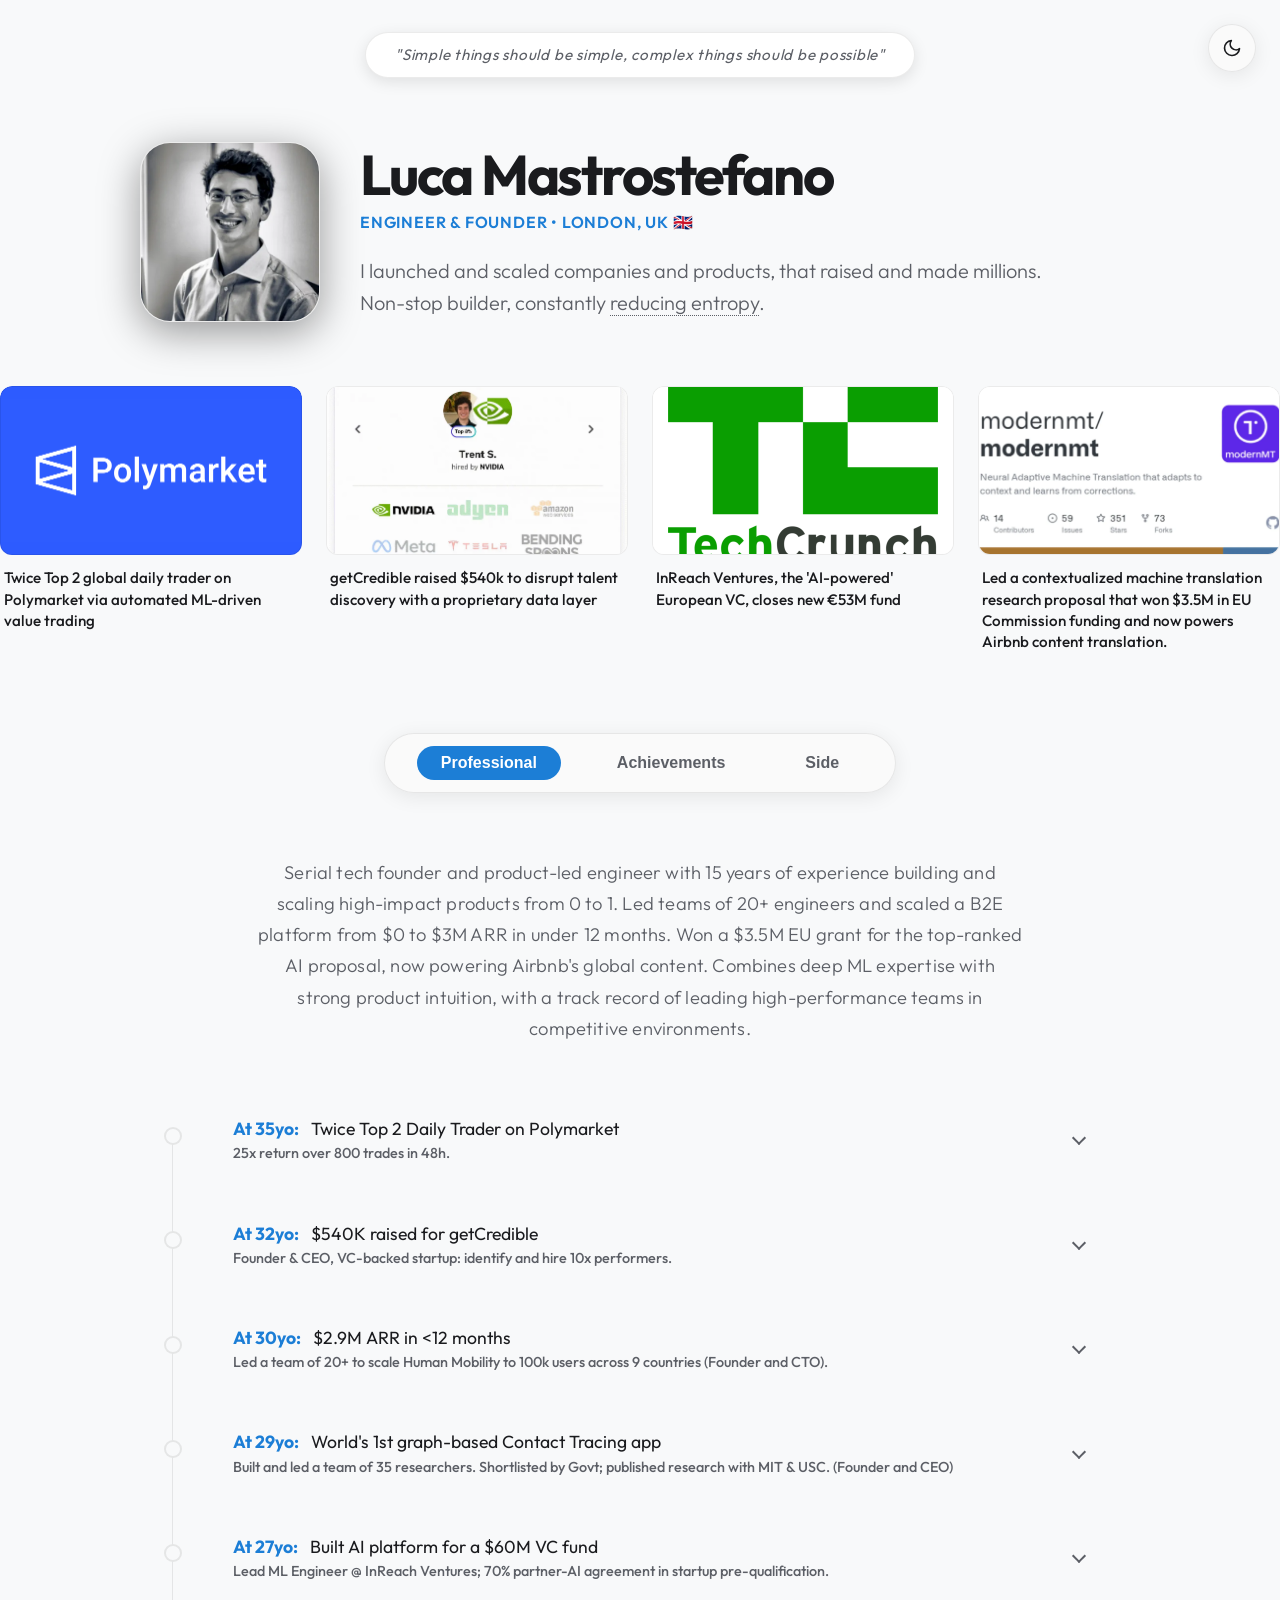
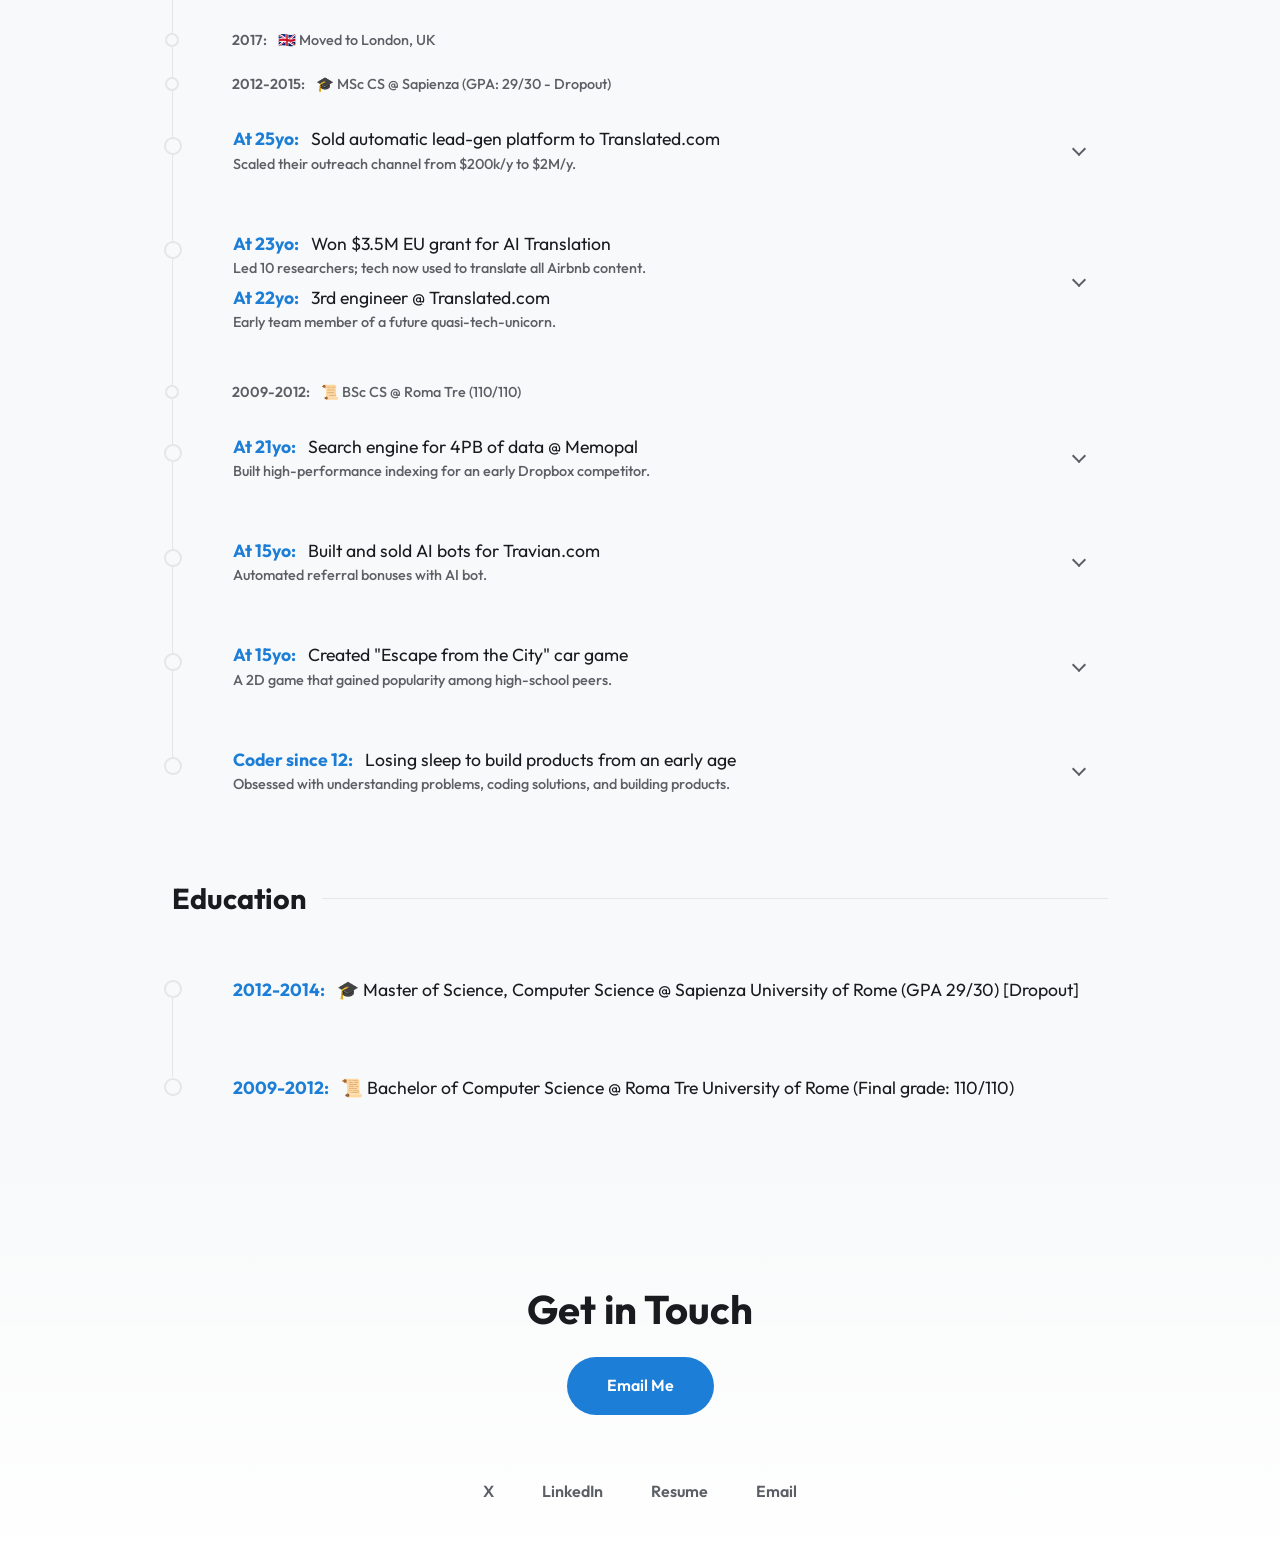
==== commit 12d4ad35: "improvements" ====
--- a/index.html
+++ b/index.html
@@ -34,11 +34,11 @@
     <link rel="preload" href="assets/images/luca.webp" as="image" fetchpriority="high">
     <link rel="preload" href="assets/images/getCredible_poster.webp" as="image" fetchpriority="high">
 
-    <link rel="preload" href="style.css?v=1.5" as="style">
-    <link rel="stylesheet" href="style.css?v=1.5">
+    <link rel="preload" href="style.css?v=1.6" as="style">
+    <link rel="stylesheet" href="style.css?v=1.6">
 
     <!-- Defer main JS to download concurrently but execute after parsing -->
-    <script src="main.js?v=1.5" defer></script>
+    <script src="main.js?v=1.6" defer></script>
 </head>
 
 <body>
@@ -66,6 +66,14 @@
         <div class="media-carousel-container">
             <div class="media-carousel">
                 <div class="carousel-item">
+                    <img src="assets/images/polymarket.png" alt="Polymarket"
+                        style="object-fit: contain; background: #2D5BFF;">
+                    <div class="carousel-item-caption">
+                        <h4 class="carousel-item-title">Twice Top 2 global daily trader on Polymarket via
+                            automated ML-driven value trading</h4>
+                    </div>
+                </div>
+                <div class="carousel-item">
                     <video id="hero-carousel-video" loop muted playsinline aria-label="getCredible Startup"
                         poster="assets/images/getCredible_poster.webp">
                         <source src="assets/images/getCredible.webm" type="video/webm">
@@ -166,7 +174,7 @@
                     <div class="timeline-step synthetic" data-id="step-pro-crypto">
                         <div class="step-header">
                             <div class="header-content">
-                                <p class="step-text"><span class="step-age">At 35yo:</span> Twice Top 30 Daily Trader on
+                                <p class="step-text"><span class="step-age">At 35yo:</span> Twice Top 2 Daily Trader on
                                     Polymarket</p>
                                 <p class="step-subtext">25x return over 800 trades in 48h.</p>
                             </div>
@@ -175,17 +183,27 @@
                         <div class="step-details">
                             <p>Value trading using custom ML models and real-time infrastructure:</p>
                             <ul class="summary-list">
-                                <li>Ranked #2 daily trader in the "Culture" vertical, using a model combining Bayesian
-                                    methods, HMMs, and Monte Carlo simulations.</li>
+                                <li>Ranked top 1 and top 2 global daily trader in the "Culture" vertical, using a model
+                                    combining Bayesian
+                                    methods, HMMs, and Monte Carlo simulations, compounding at 7.5% daily for 33
+                                    consecutive days (and counting).</li>
                                 <li>Twice ranked among the Top 30 global crypto daily traders, achieving a 25&times;
                                     return over 800 trades in 48 hours.</li>
                             </ul>
-                            <div style="margin-top: 1.5rem; display: flex; flex-direction: column; align-items: center; gap: 0.6rem;">
-                                <img src="assets/images/polymarket_2nd.png" alt="Ranked 2nd best trader in category on Polymarket"
+                            <div
+                                style="margin-top: 1.5rem; display: flex; flex-direction: column; align-items: center; gap: 0.6rem;">
+                                <img src="assets/images/polymarket_1st.png"
+                                    alt="Ranked 1st best trader in category on Polymarket"
                                     style="max-width: 160px; width: 100%; height: auto; border-radius: 8px;">
-                                <p style="font-size: 0.85rem; color: var(--text-muted); margin: 0; text-align: center; font-style: italic;">
-                                    Ranked #2 best trader in the category.</p>
-                            </div>
+                                <p
+                                    style="font-size: 0.85rem; color: var(--text-muted); margin: 0; text-align: center; font-style: italic;">
+                                    Ranked #1 best trader in the category.</p>
+                            </div>
+                            <br>
+                            <p>Value trading fascinates me because it demands active engagement with the world, forcing
+                                me to observe, form a distinct thesis, and systematically execute it. In this domain,
+                                the edge comes entirely from sharper analysis, a deeper understanding of reality, and
+                                superior modeling.</p>
                         </div>
                     </div>
                     <div class="timeline-step synthetic" data-id="step-pro-2">
@@ -677,7 +695,7 @@
                     <div class="timeline-step" data-id="step-ach-1">
                         <div class="step-header">
                             <div class="header-content">
-                                <p class="step-text"><span class="step-age">At 35yo:</span> Twice Top 30 Daily Trader on
+                                <p class="step-text"><span class="step-age">At 35yo:</span> Twice Top 2 Daily Trader on
                                     Polymarket</p>
                                 <p class="step-subtext">25x return over 800 trades in 48h.</p>
                             </div>
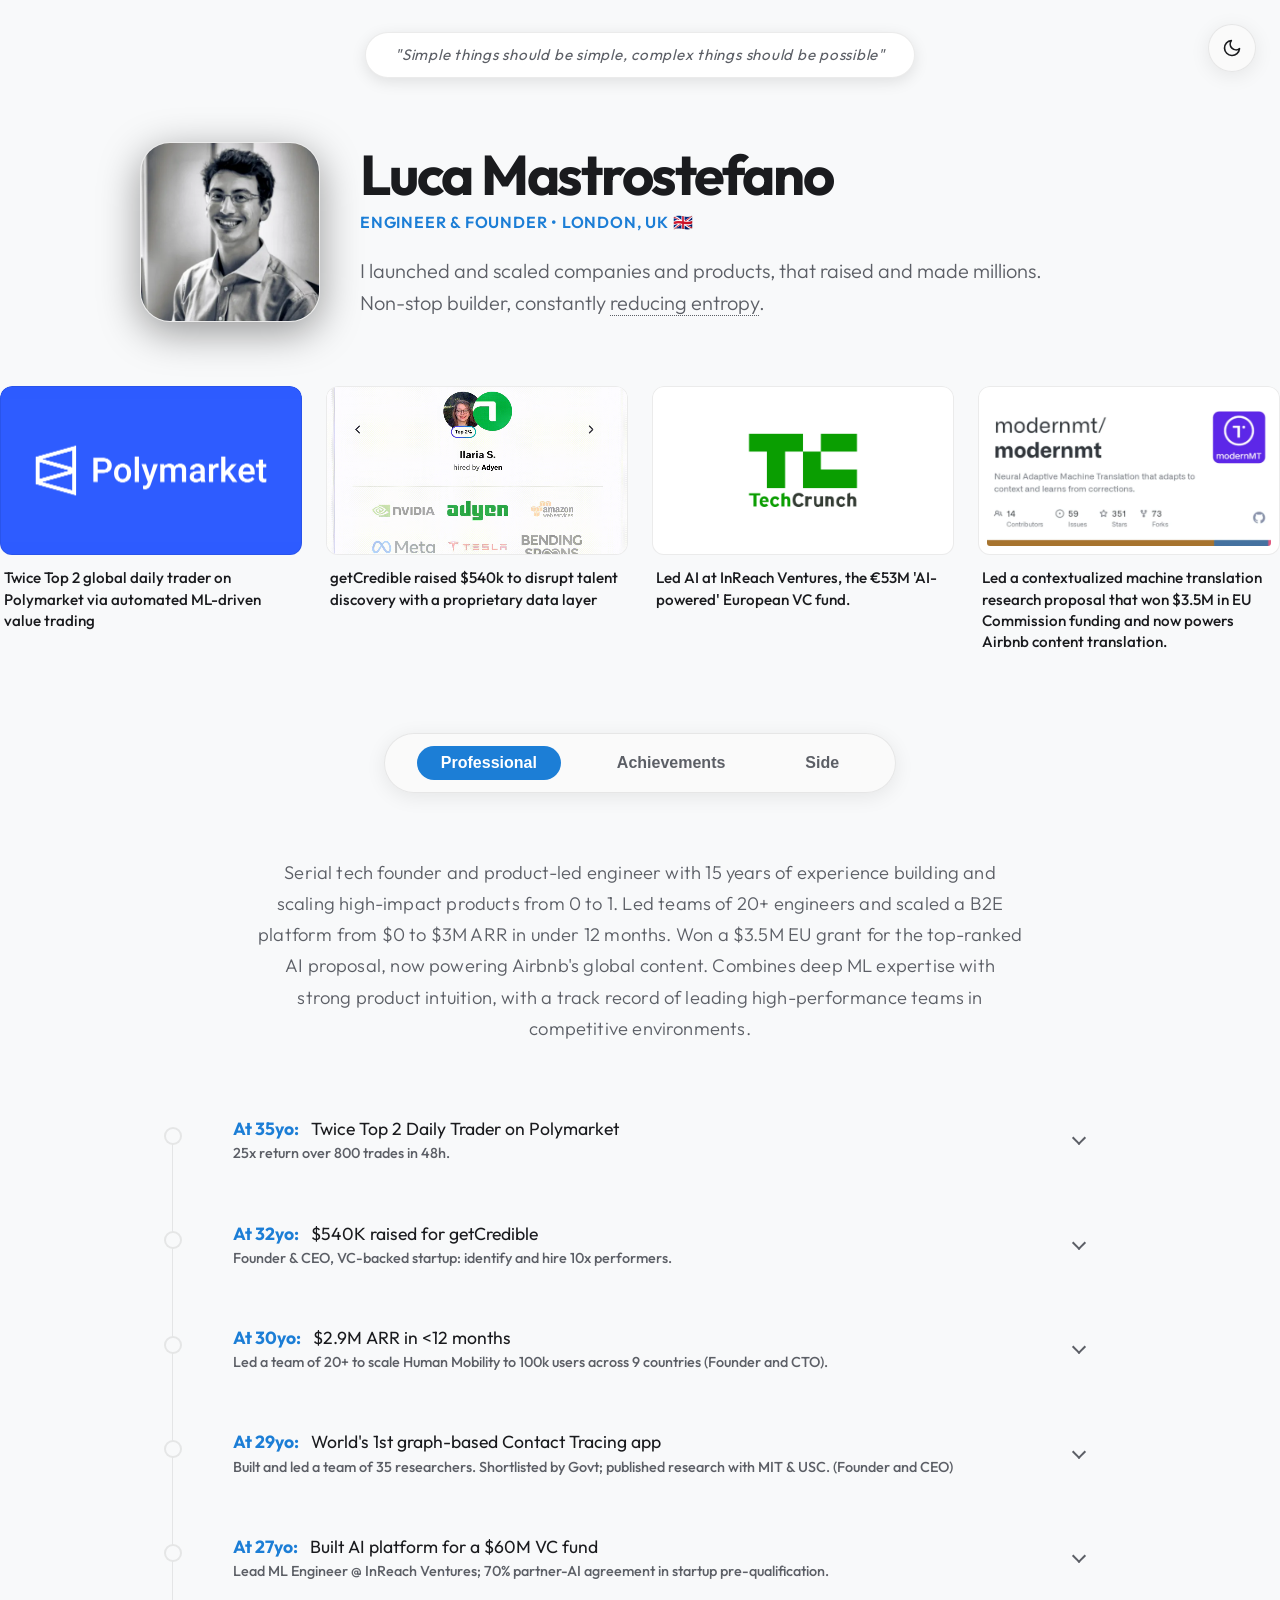
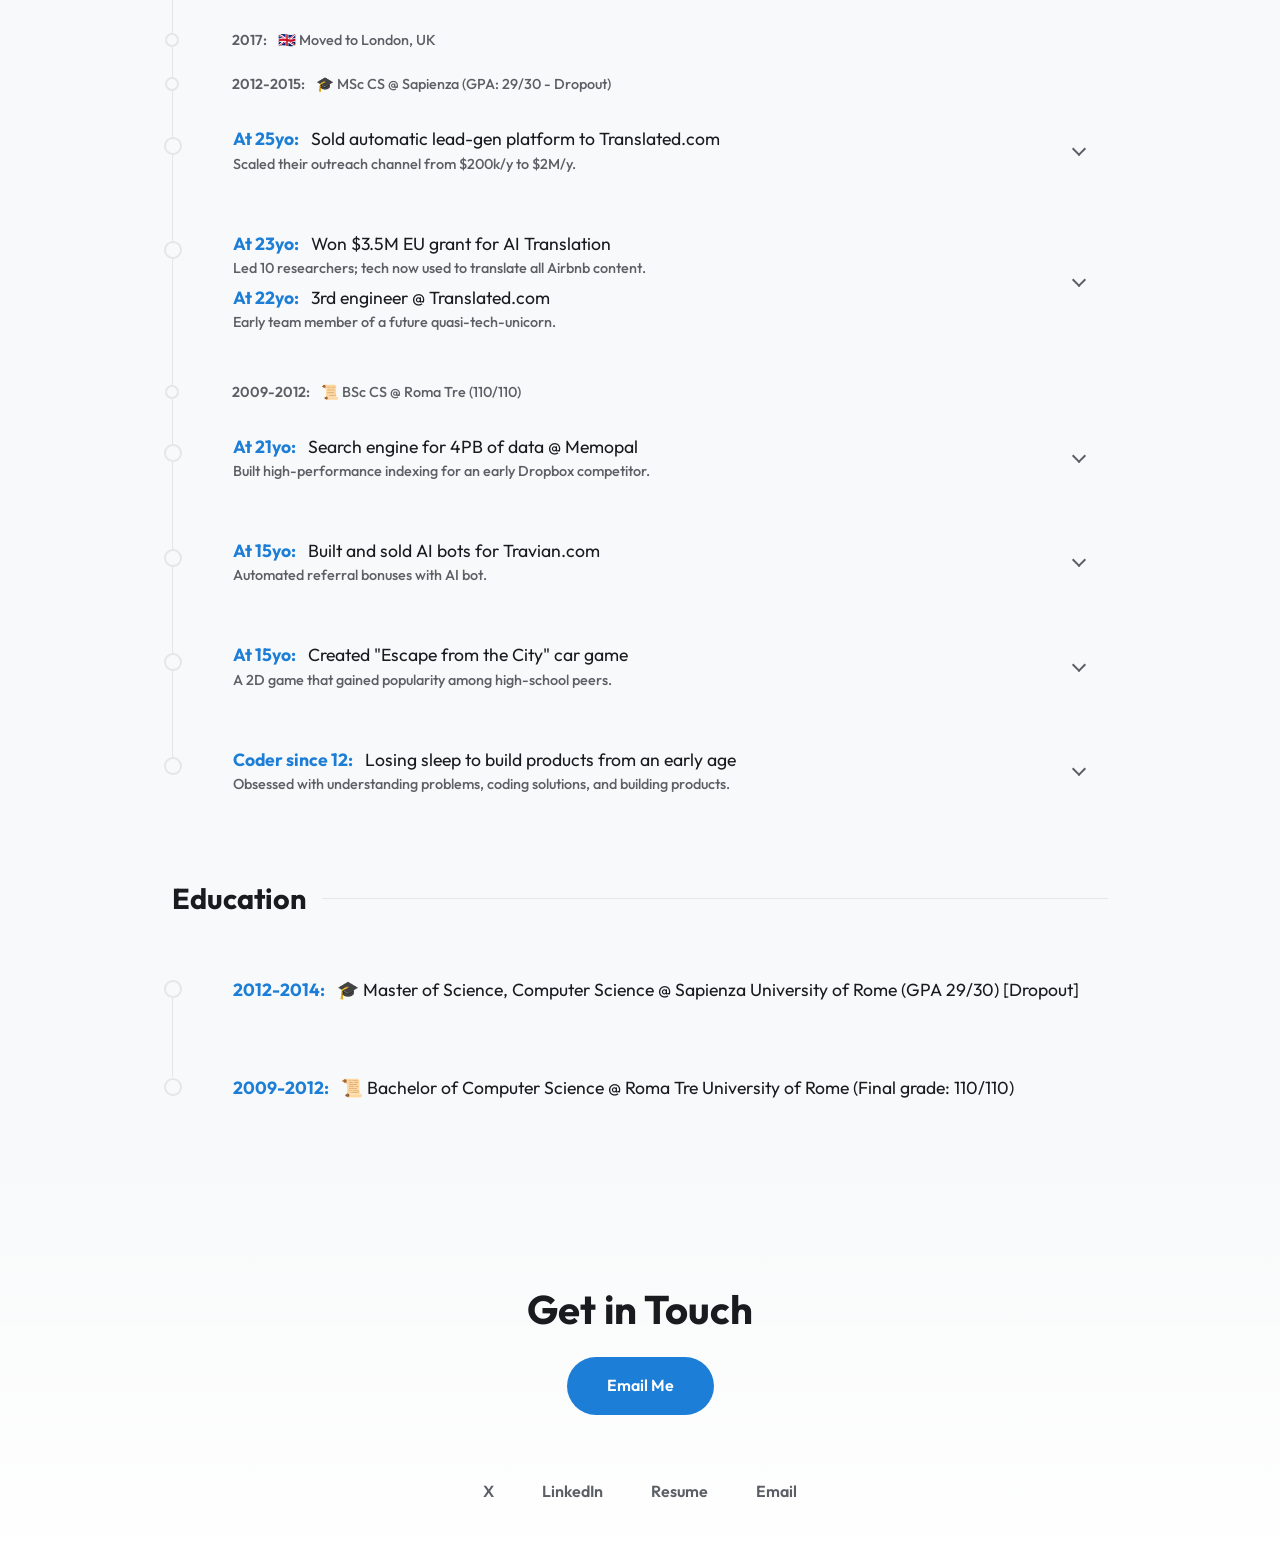
==== commit 2844833b: "improvements" ====
--- a/index.html
+++ b/index.html
@@ -66,7 +66,7 @@
         <div class="media-carousel-container">
             <div class="media-carousel">
                 <div class="carousel-item">
-                    <img src="assets/images/polymarket.png" alt="Polymarket"
+                    <img src="assets/images/polymarket.png" alt="Polymarket" loading="lazy"
                         style="object-fit: contain; background: #2D5BFF;">
                     <div class="carousel-item-caption">
                         <h4 class="carousel-item-title">Twice Top 2 global daily trader on Polymarket via
@@ -74,9 +74,9 @@
                     </div>
                 </div>
                 <div class="carousel-item">
-                    <video id="hero-carousel-video" loop muted playsinline aria-label="getCredible Startup"
-                        poster="assets/images/getCredible_poster.webp">
-                        <source src="assets/images/getCredible.webm" type="video/webm">
+                    <video id="hero-carousel-video" loop muted playsinline preload="none"
+                        aria-label="getCredible Startup" poster="assets/images/getCredible_poster.webp">
+                        <source src=" assets/images/getCredible.webm" type="video/webm">
                         <source src="assets/images/getCredible.mp4" type="video/mp4">
                     </video>
                     <div class="carousel-item-caption">
@@ -87,14 +87,16 @@
                 </div>
                 <a href="https://techcrunch.com/2019/02/11/inreach-ventures-the-ai-powered-european-vc-closes-new-e53m-fund/"
                     target="_blank" class="carousel-item link">
-                    <img src="assets/images/techcrunch.png" alt="InReach Ventures TechCrunch">
+                    <img src="assets/images/techcrunch.png" alt="InReach Ventures TechCrunch" loading="lazy"
+                        style="object-fit: contain; padding: 1.5rem; background: #fff;">
                     <div class="carousel-item-caption">
-                        <h4 class="carousel-item-title">InReach Ventures, the 'AI-powered' European VC, closes
-                            new €53M fund</h4>
+                        <h4 class="carousel-item-title">Led AI at InReach Ventures, the €53M 'AI-powered' European VC
+                            fund.</h4>
                     </div>
                 </a>
                 <a href="https://www.modernmt.com/" target="_blank" class="carousel-item link">
-                    <img src="assets/images/mmt.webp" alt="ModernMT EU Funding">
+                    <img src="assets/images/mmt.webp" alt="ModernMT EU Funding" loading="lazy"
+                        style="object-fit: contain; padding: 0.5rem; background: #fff;">
                     <div class="carousel-item-caption">
                         <h4 class="carousel-item-title">Led a contextualized machine translation research
                             proposal
@@ -104,7 +106,7 @@
                 </a>
                 <a href="https://www.be-tse.it/wp-content/uploads/2020/06/Be_PR05062020_Human-Mobility.pdf"
                     target="_blank" class="carousel-item link">
-                    <img src="assets/images/HMP.webp" alt="Human Mobility Press Release">
+                    <img src="assets/images/HMP.webp" alt="Human Mobility Press Release" loading="lazy">
                     <div class="carousel-item-caption">
                         <h4 class="carousel-item-title">Launched B2E product in 3 months, $2.9M revenue in 12 months
                         </h4>
@@ -112,7 +114,7 @@
                 </a>
                 <a href="https://assets.innovazione.gov.it/1609771151-sgdl6sintesirelazionecontacttracing.pdf"
                     target="_blank" class="carousel-item link">
-                    <img src="assets/images/mitd.webp" alt="CovidApp Shortlist">
+                    <img src="assets/images/mitd.webp" alt="CovidApp Shortlist" loading="lazy">
                     <div class="carousel-item-caption">
                         <h4 class="carousel-item-title">CovidApp shortlisted by the Italian government as the
                             second-best worldwide out of 350 entries</h4>
@@ -120,14 +122,15 @@
                 </a>
                 <a href="https://www.sciencedirect.com/science/article/abs/pii/S235264832030060X" target="_blank"
                     class="carousel-item link">
-                    <img src="assets/images/paper-uni.webp" alt="MIT USC Research Paper">
+                    <img src="assets/images/paper-uni.webp" alt="MIT USC Research Paper" loading="lazy"
+                        style="object-fit: contain; padding: 0.5rem; background: #fff;">
                     <div class="carousel-item-caption">
                         <h4 class="carousel-item-title">Improving graph-based distance inference under noisy signal
                             constraints (published with MIT & USC)</h4>
                     </div>
                 </a>
                 <div class="carousel-item">
-                    <img src="assets/images/translated_logo.png" alt="Translated.com"
+                    <img src="assets/images/translated_logo.png" alt="Translated.com" loading="lazy"
                         style="object-fit: contain; padding: 2.5rem; background: #fff;">
                     <div class="carousel-item-caption">
                         <h4 class="carousel-item-title">Joined Translated.com as the 3rd engineer and first
@@ -136,7 +139,7 @@
                 </div>
                 <a href="https://www.moonhoneytravel.com/wp-content/uploads/2025/01/moonhoneytravel_sellaronda-ski-map.jpg"
                     target="_blank" class="carousel-item link">
-                    <img src="assets/images/sellaronda.webp" alt="Sellaronda Map">
+                    <img src="assets/images/sellaronda.webp" alt="Sellaronda Map" loading="lazy">
                     <div class="carousel-item-caption">
                         <h4 class="carousel-item-title">62 miles skied in a single day (Triple Sellaronda)</h4>
                     </div>
@@ -283,7 +286,8 @@
                                     complete
                                     B2E ecosystem (mobile app, back-office, support) from scratch in less than 3 months.
                                     We
-                                    secured a $1.2M contract shortly after launch.</li>
+                                    secured a $1.2M contract shortly after launch, totaling $2.9M within 12 months.
+                                </li>
                                 <li>I managed strategic relationships and decision-making directly with C-Level
                                     executives
                                     of the publicly listed partner company (Be Group - Ticker: BEST.MI).</li>
@@ -341,6 +345,11 @@
                                 researchers and engineers from major centers including <strong>IBM, Massachusetts
                                     Institute of Technology, University of Southern California, USFC,
                                     CNR, etc.</strong>.</p>
+                            <div
+                                style="display: flex; gap: 24px; align-items: center; justify-content: center; margin-top: 16px; margin-bottom: 8px;">
+                                <img src="assets/images/mit.png" alt="MIT" class="uni-logo">
+                                <img src="assets/images/usc.png" alt="USC" class="uni-logo">
+                            </div>
                             <br>
                             <p>We developed the world's first graph-based contact tracing algorithm and mobile
                                 application, which was officially shortlisted by the <strong>Italian Government
--- a/style.css
+++ b/style.css
@@ -1288,4 +1288,16 @@
 
 .yt-overlay-close:hover {
     background: rgba(255, 255, 255, 0.3);
+}
+
+.uni-logo {
+    height: 60px;
+    width: auto;
+    object-fit: contain;
+}
+
+@media (max-width: 768px) {
+    .uni-logo {
+        height: 36px;
+    }
 }
--- a/style.css
+++ b/style.css
@@ -1288,4 +1288,16 @@
 
 .yt-overlay-close:hover {
     background: rgba(255, 255, 255, 0.3);
+}
+
+.uni-logo {
+    height: 60px;
+    width: auto;
+    object-fit: contain;
+}
+
+@media (max-width: 768px) {
+    .uni-logo {
+        height: 36px;
+    }
 }
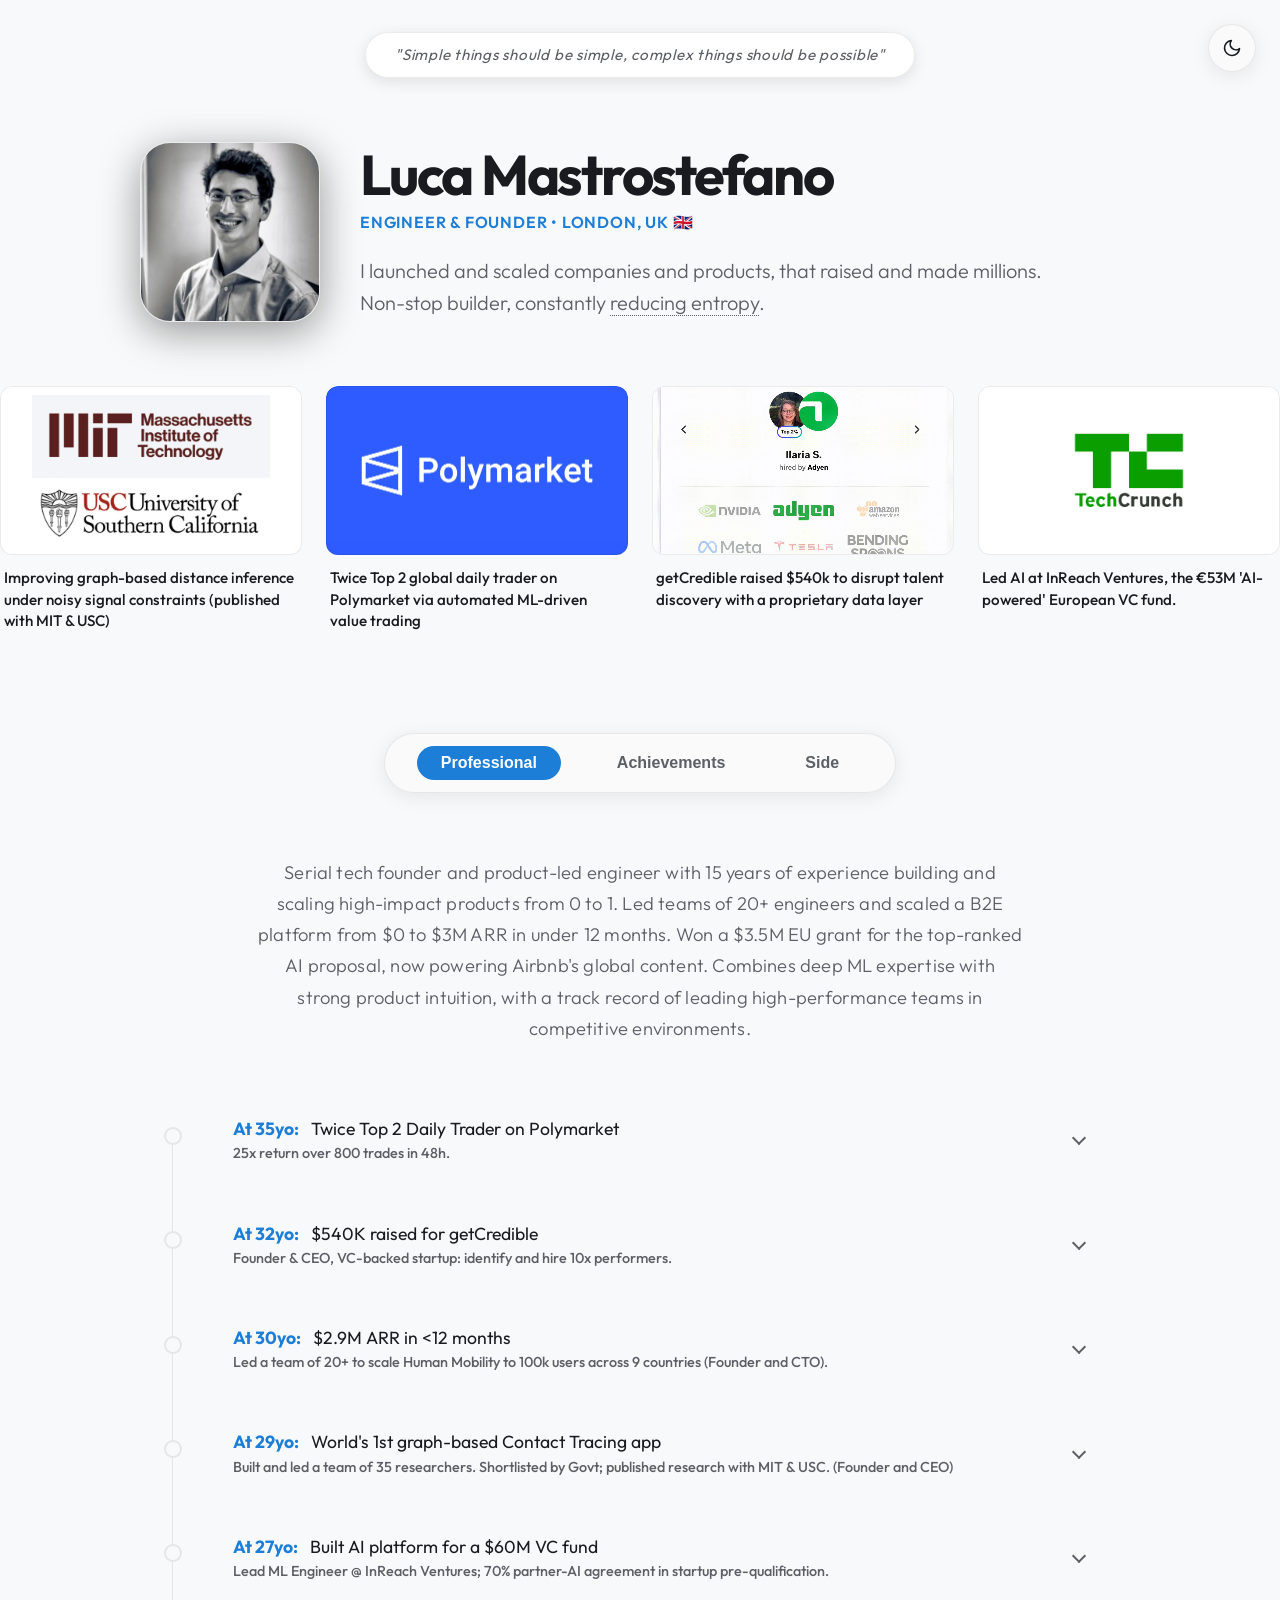
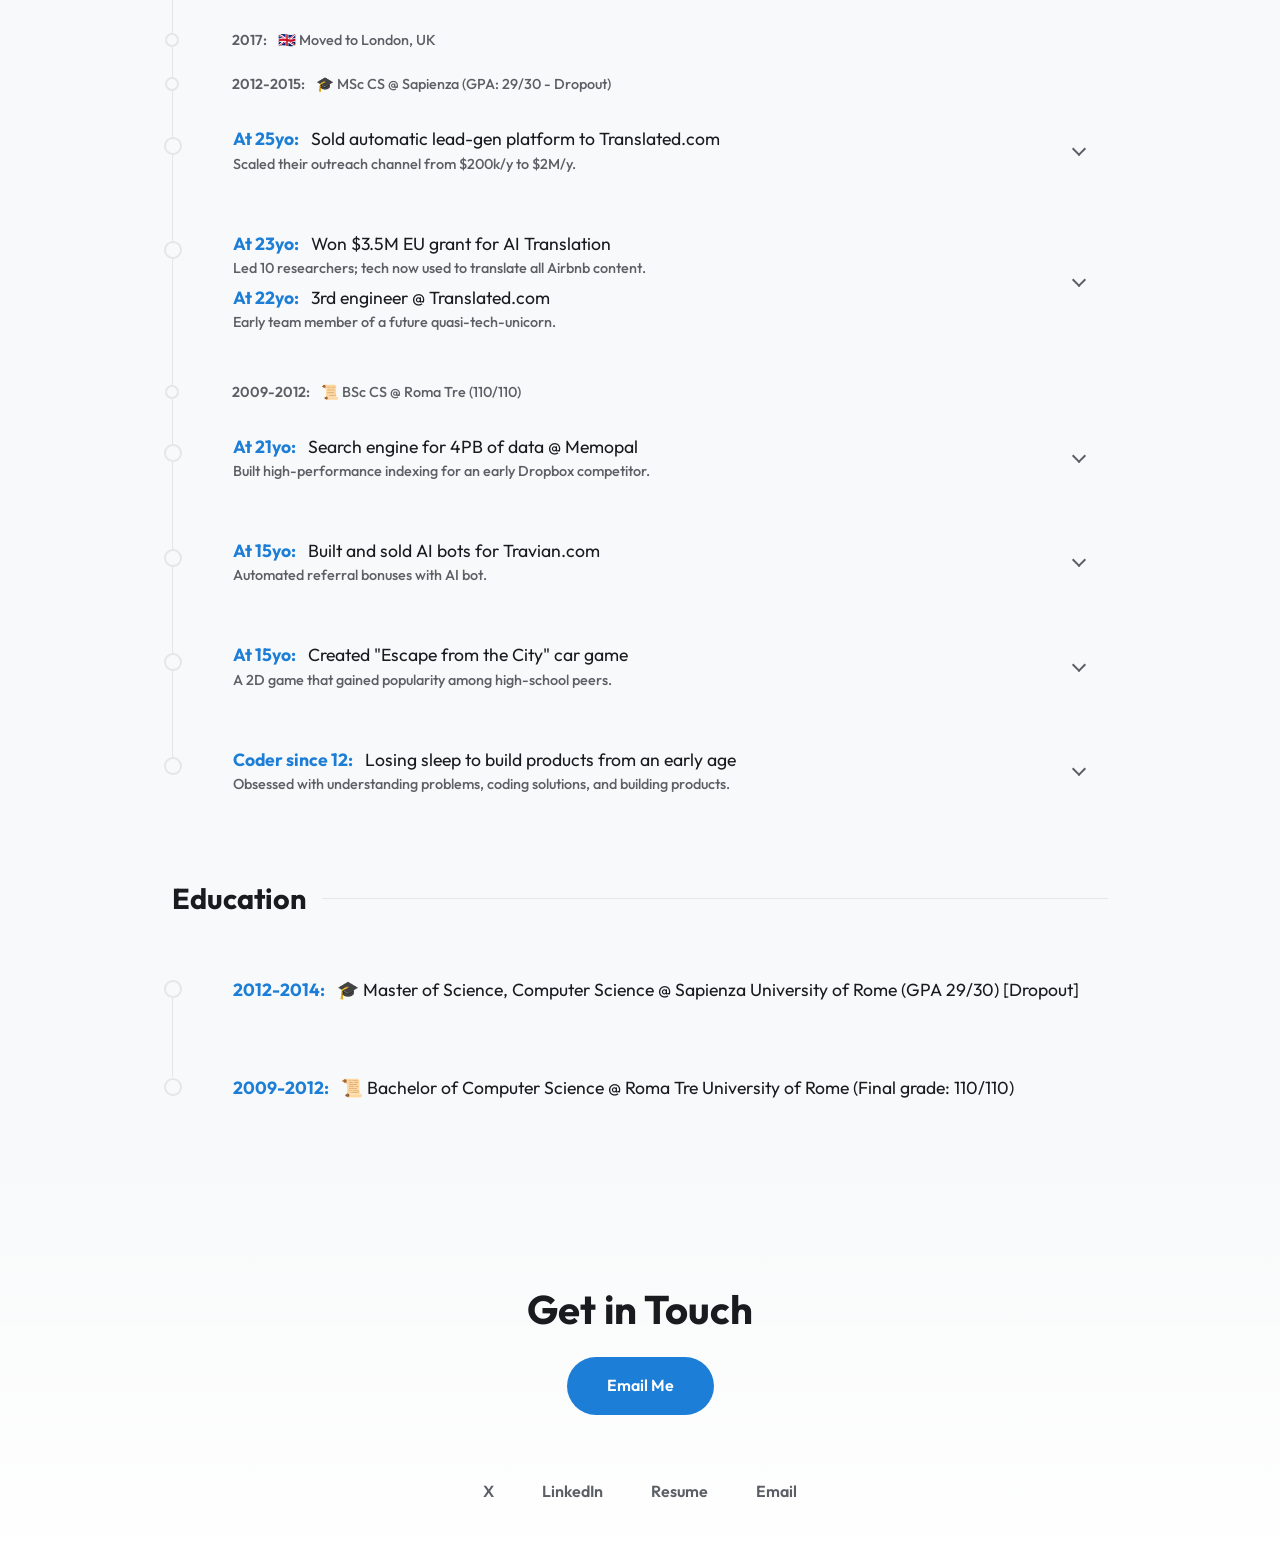
==== commit 0031d437: "improvements" ====
--- a/index.html
+++ b/index.html
@@ -65,6 +65,15 @@
     <main>
         <div class="media-carousel-container">
             <div class="media-carousel">
+                <a href="https://www.sciencedirect.com/science/article/abs/pii/S235264832030060X" target="_blank"
+                    class="carousel-item link">
+                    <img src="assets/images/paper-uni.webp" alt="MIT USC Research Paper"
+                        style="object-fit: contain; padding: 0.5rem; background: #fff;">
+                    <div class="carousel-item-caption">
+                        <h4 class="carousel-item-title">Improving graph-based distance inference under noisy signal
+                            constraints (published with MIT & USC)</h4>
+                    </div>
+                </a>
                 <div class="carousel-item">
                     <img src="assets/images/polymarket.png" alt="Polymarket" loading="lazy"
                         style="object-fit: contain; background: #2D5BFF;">
@@ -118,15 +127,6 @@
                     <div class="carousel-item-caption">
                         <h4 class="carousel-item-title">CovidApp shortlisted by the Italian government as the
                             second-best worldwide out of 350 entries</h4>
-                    </div>
-                </a>
-                <a href="https://www.sciencedirect.com/science/article/abs/pii/S235264832030060X" target="_blank"
-                    class="carousel-item link">
-                    <img src="assets/images/paper-uni.webp" alt="MIT USC Research Paper" loading="lazy"
-                        style="object-fit: contain; padding: 0.5rem; background: #fff;">
-                    <div class="carousel-item-caption">
-                        <h4 class="carousel-item-title">Improving graph-based distance inference under noisy signal
-                            constraints (published with MIT & USC)</h4>
                     </div>
                 </a>
                 <div class="carousel-item">
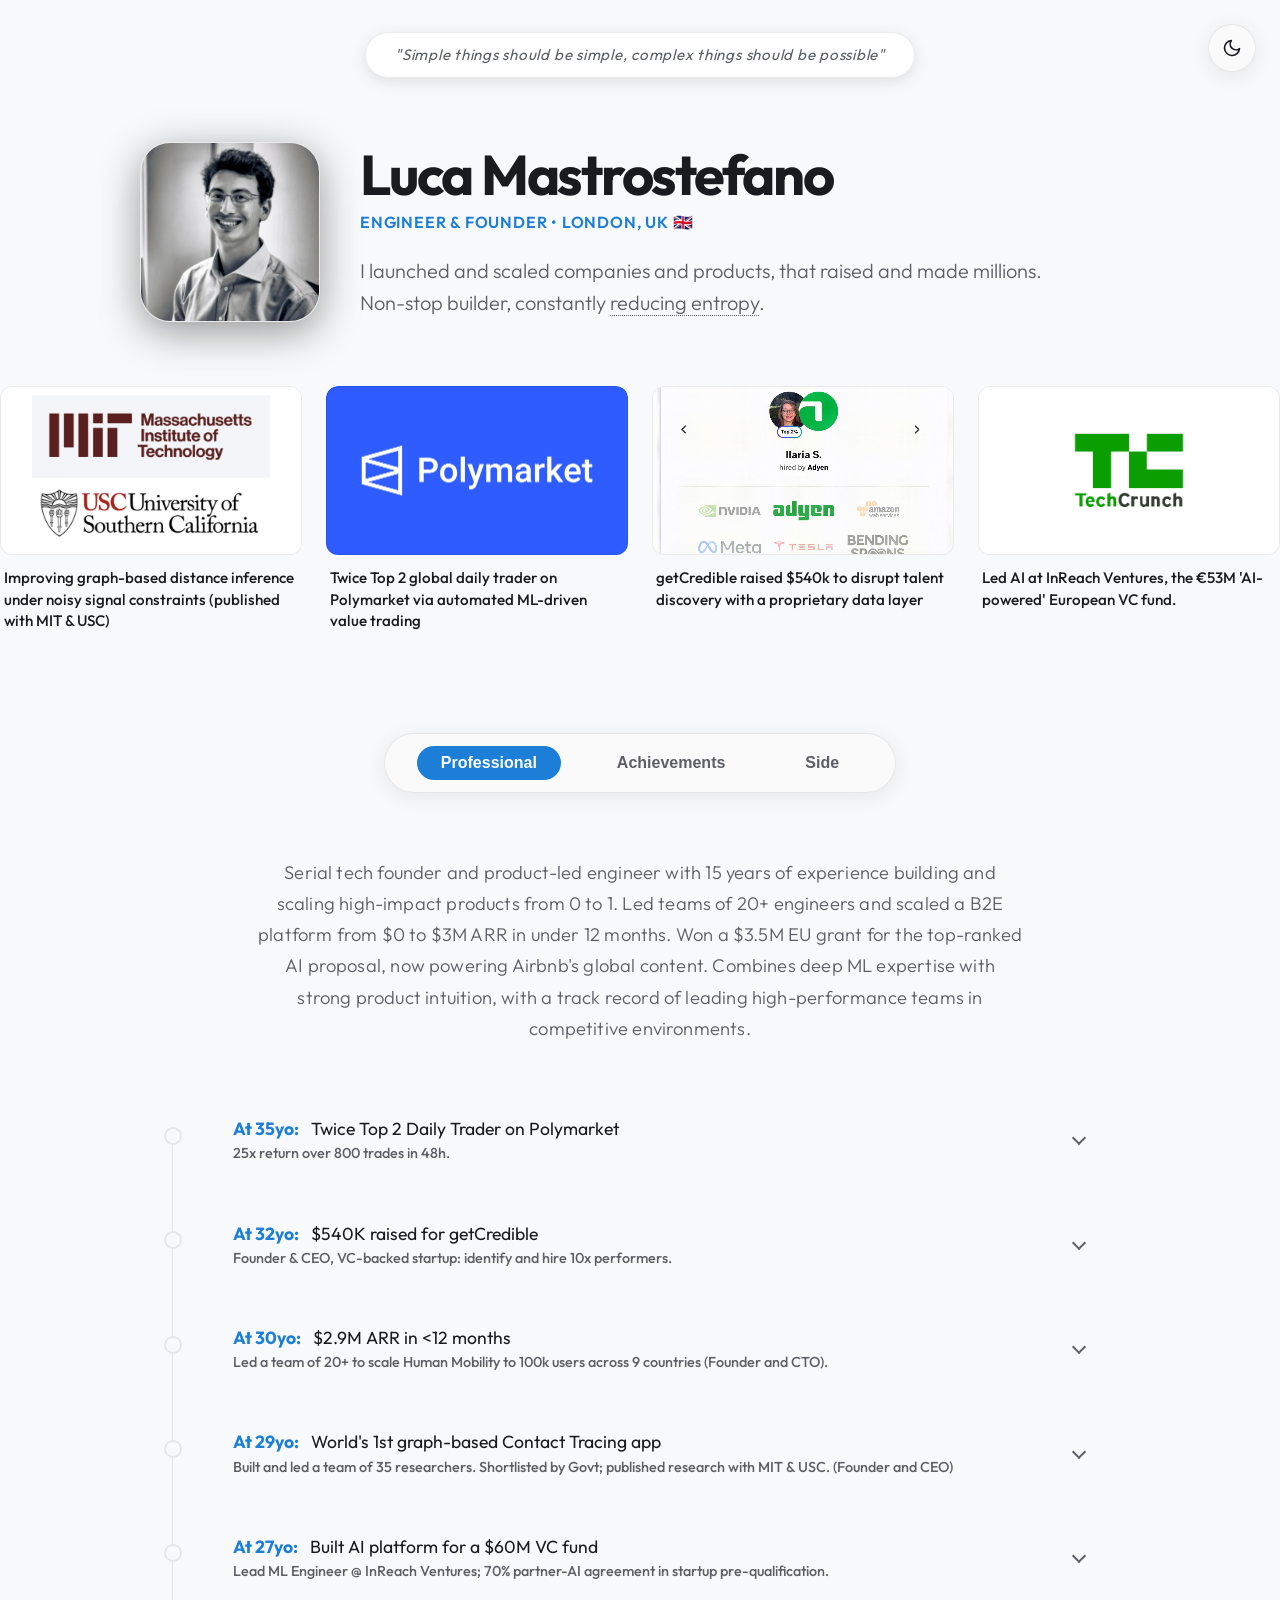
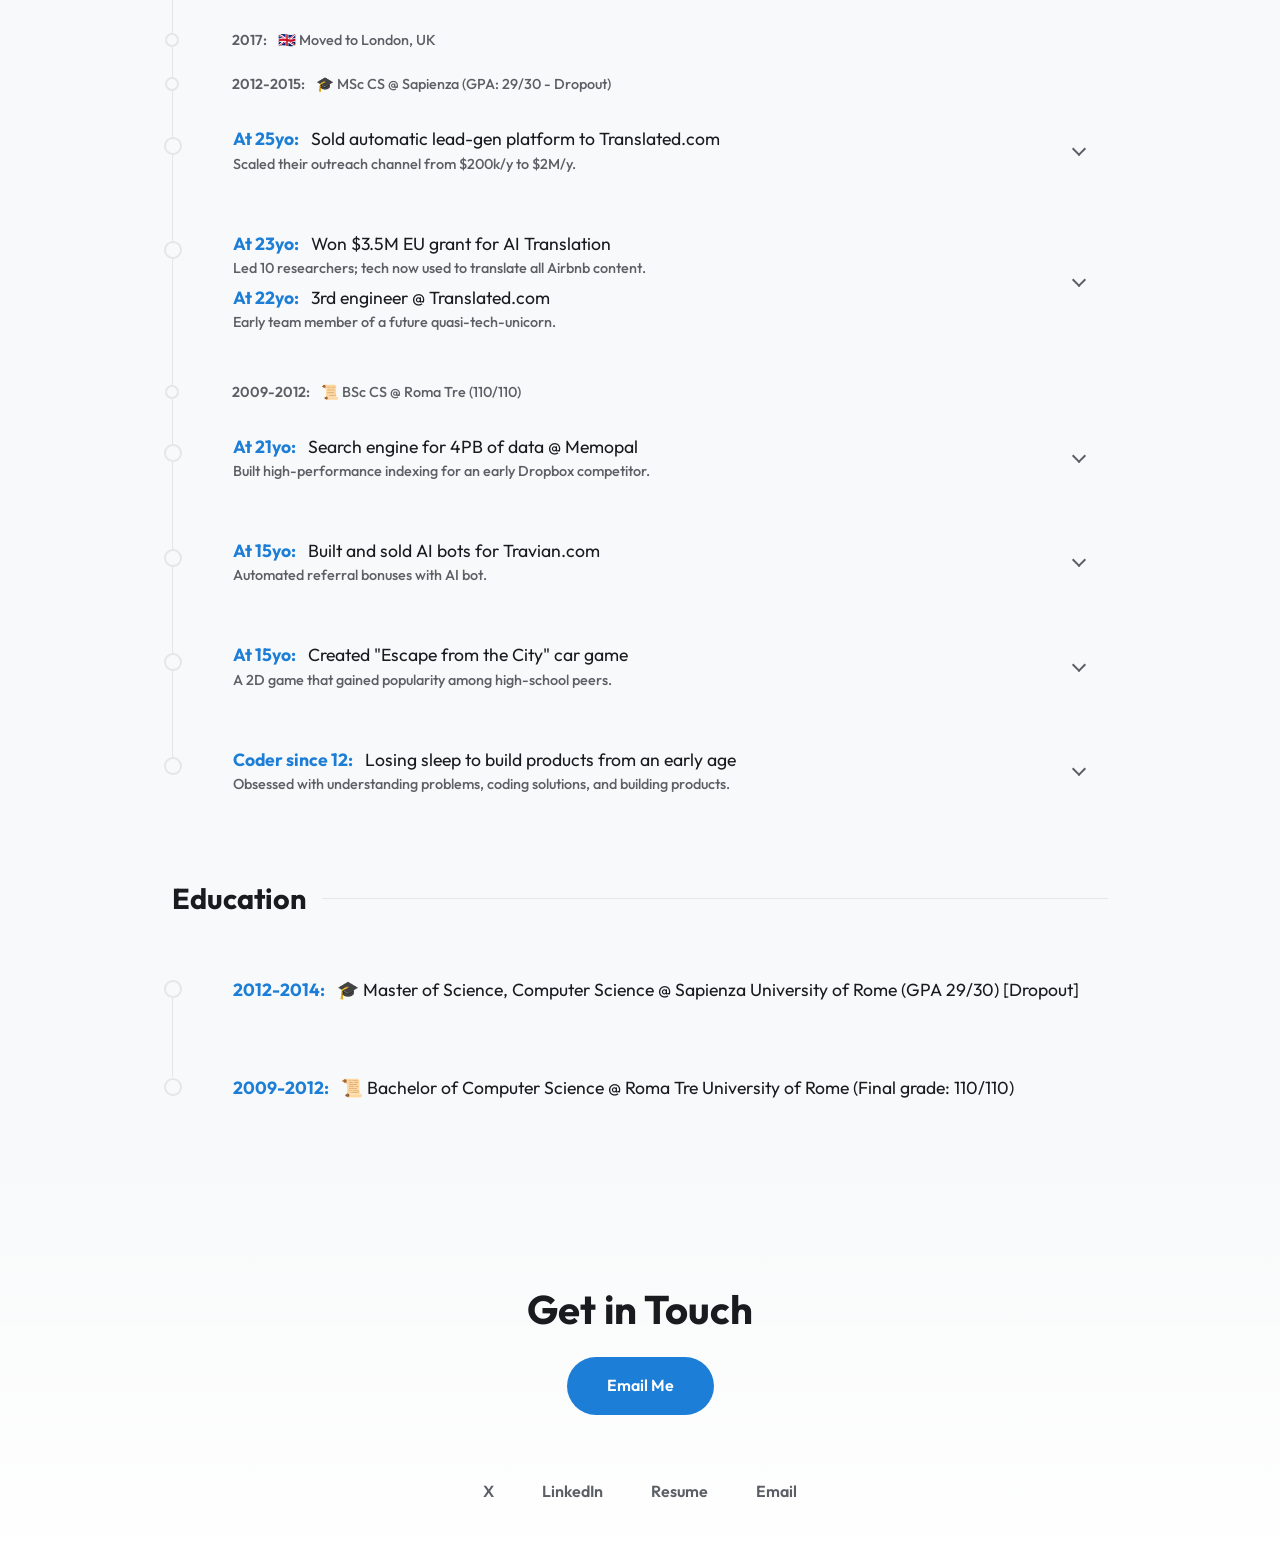
==== commit 44113627: "improvements" ====
--- a/index.html
+++ b/index.html
@@ -738,6 +738,7 @@
                             </div>
                         </div>
                     </div>
+                    <!-- TODO: re-enable soon
                     <div class="timeline-step" data-id="step-ach-bridge">
                         <div class="step-header">
                             <div class="header-content">
@@ -747,6 +748,7 @@
                             </div>
                         </div>
                     </div>
+                    -->
                     <div class="timeline-step" data-id="step-ach-marathon">
                         <div class="step-header">
                             <div class="header-content">
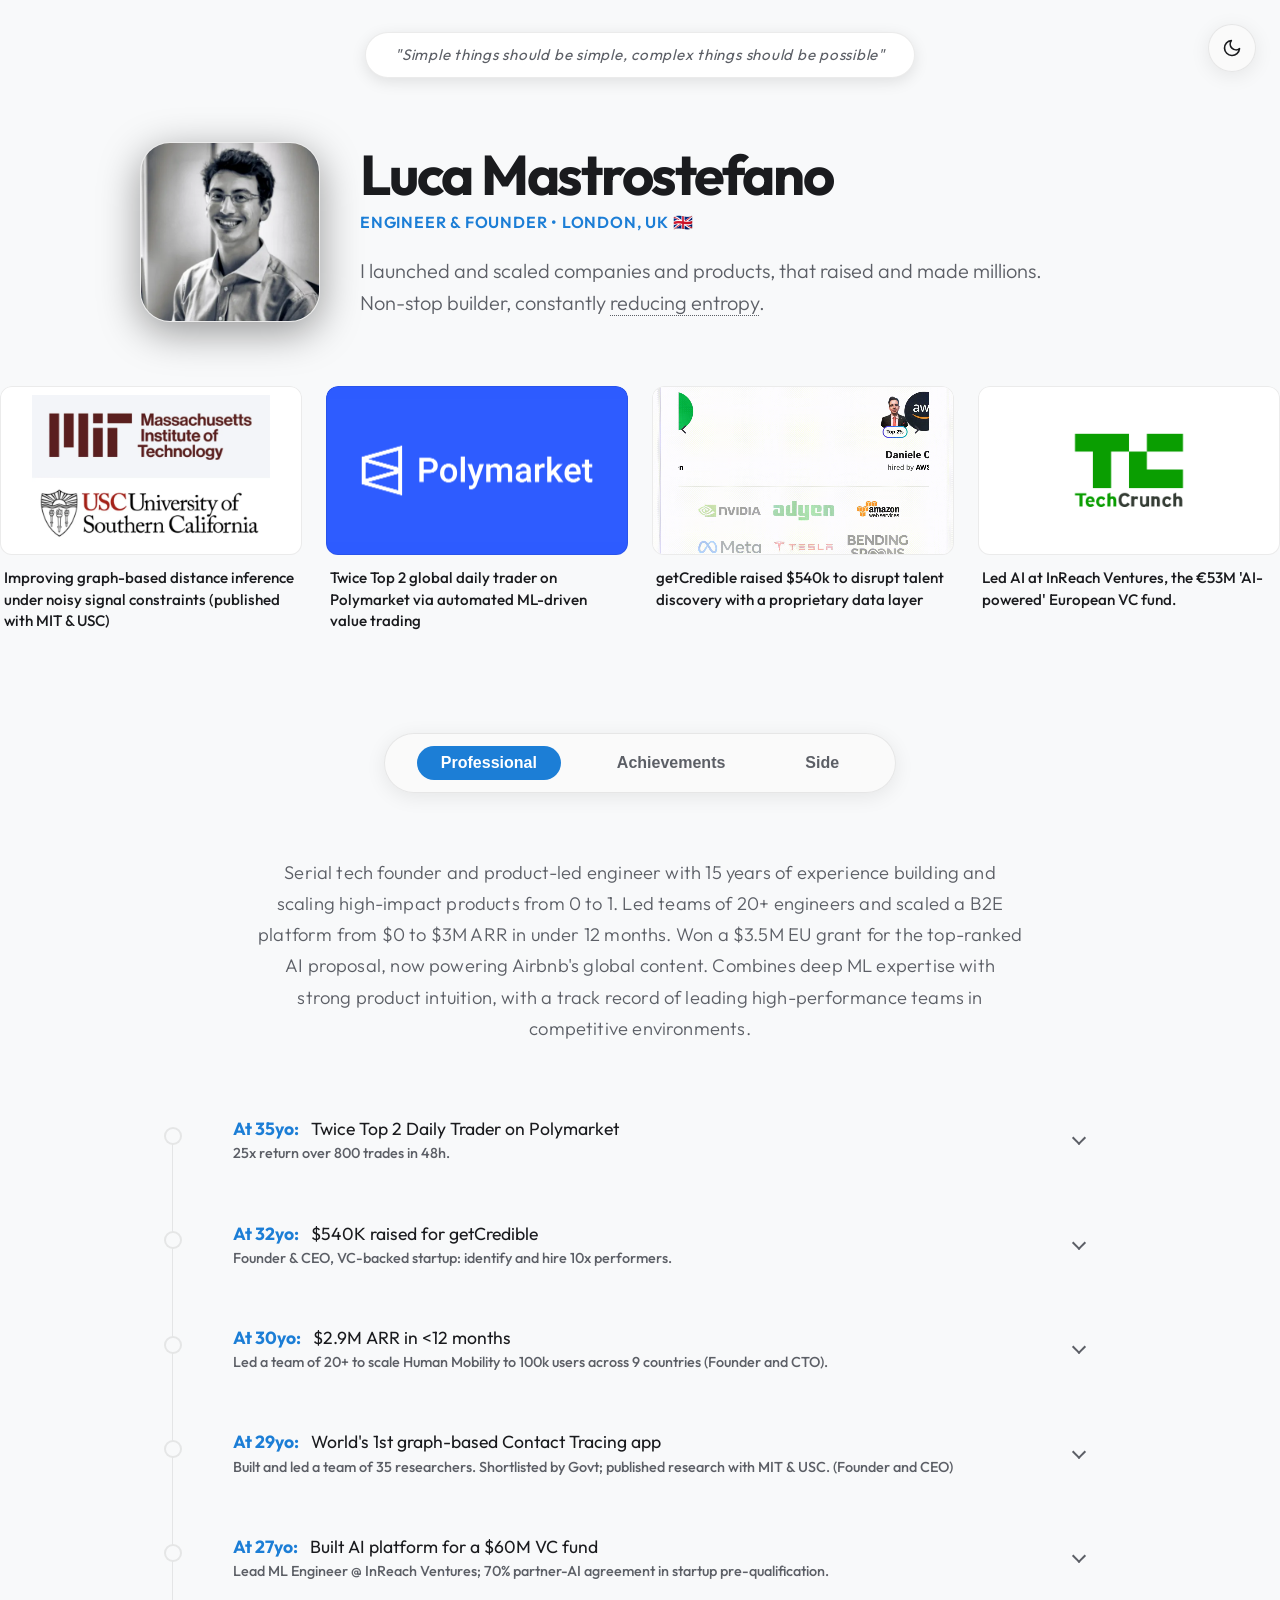
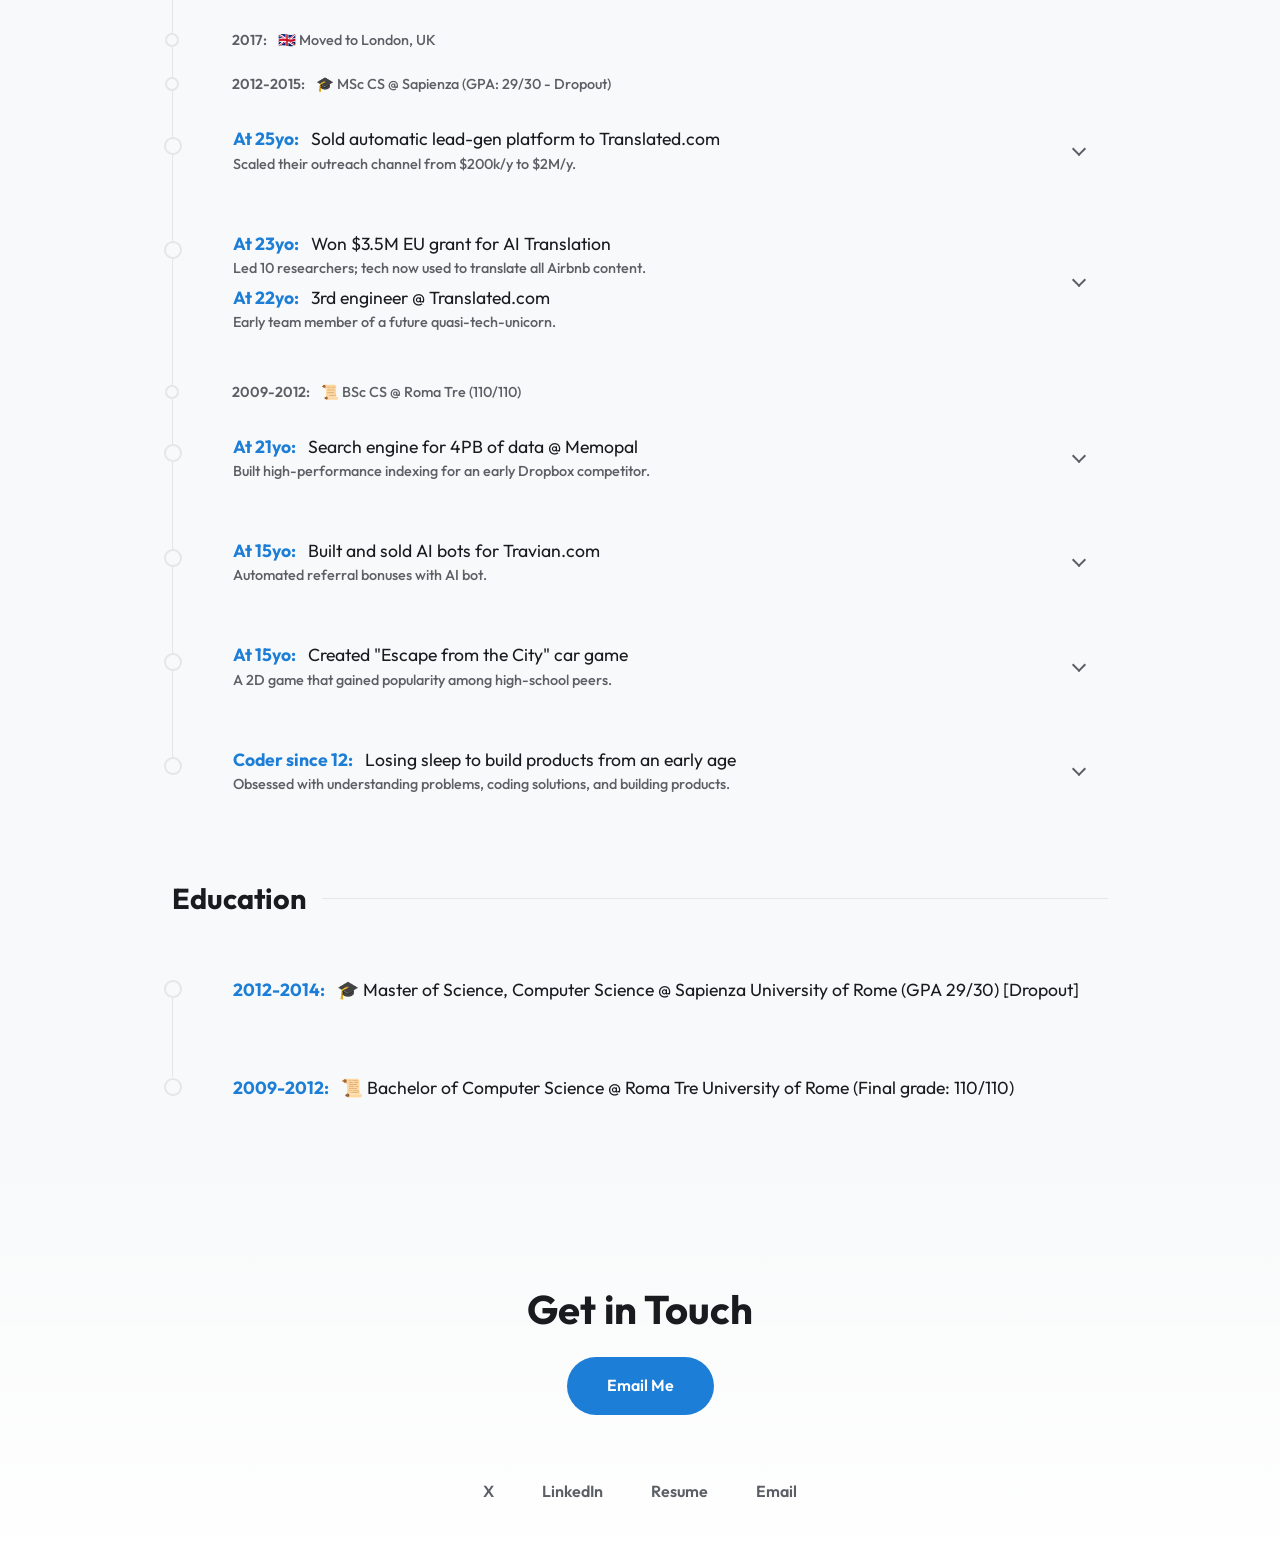
==== commit a087a856: "improvements" ====
--- a/index.html
+++ b/index.html
@@ -738,7 +738,6 @@
                             </div>
                         </div>
                     </div>
-                    <!-- TODO: re-enable soon
                     <div class="timeline-step" data-id="step-ach-bridge">
                         <div class="step-header">
                             <div class="header-content">
@@ -748,7 +747,6 @@
                             </div>
                         </div>
                     </div>
-                    -->
                     <div class="timeline-step" data-id="step-ach-marathon">
                         <div class="step-header">
                             <div class="header-content">
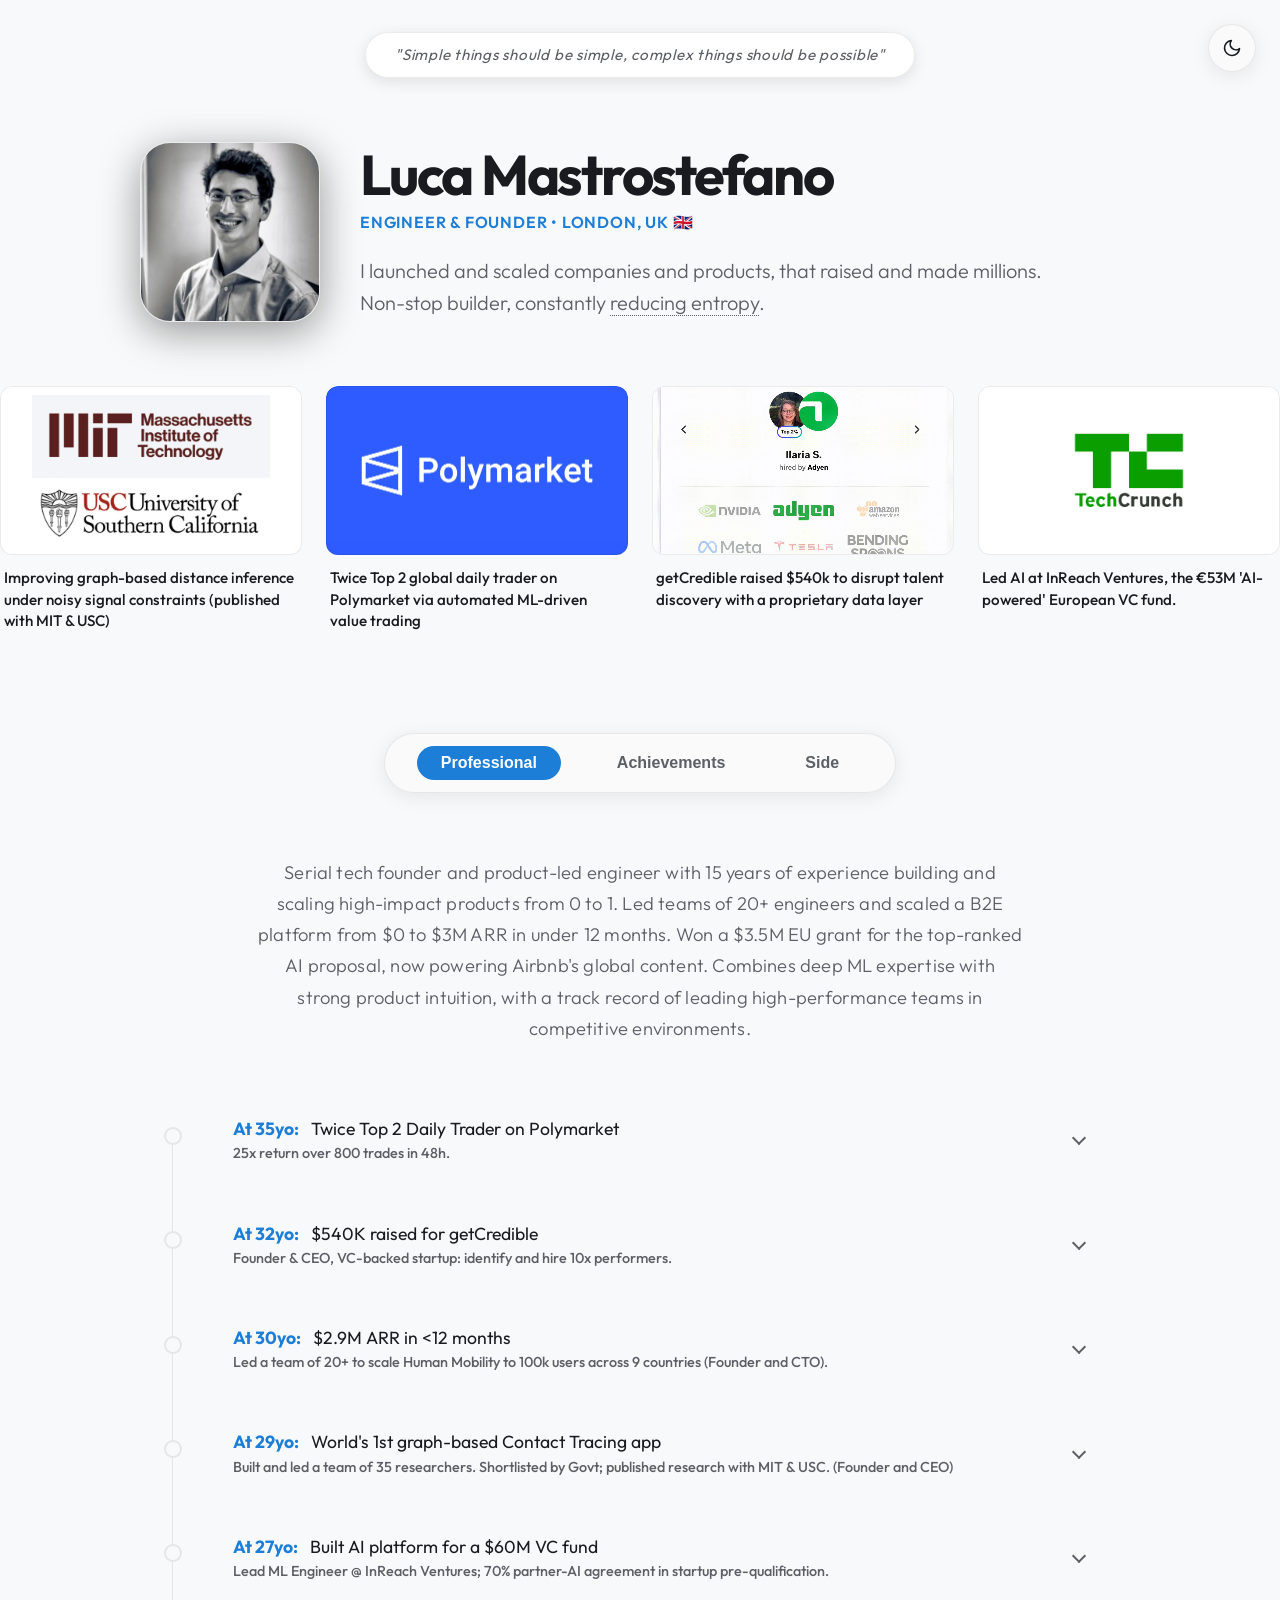
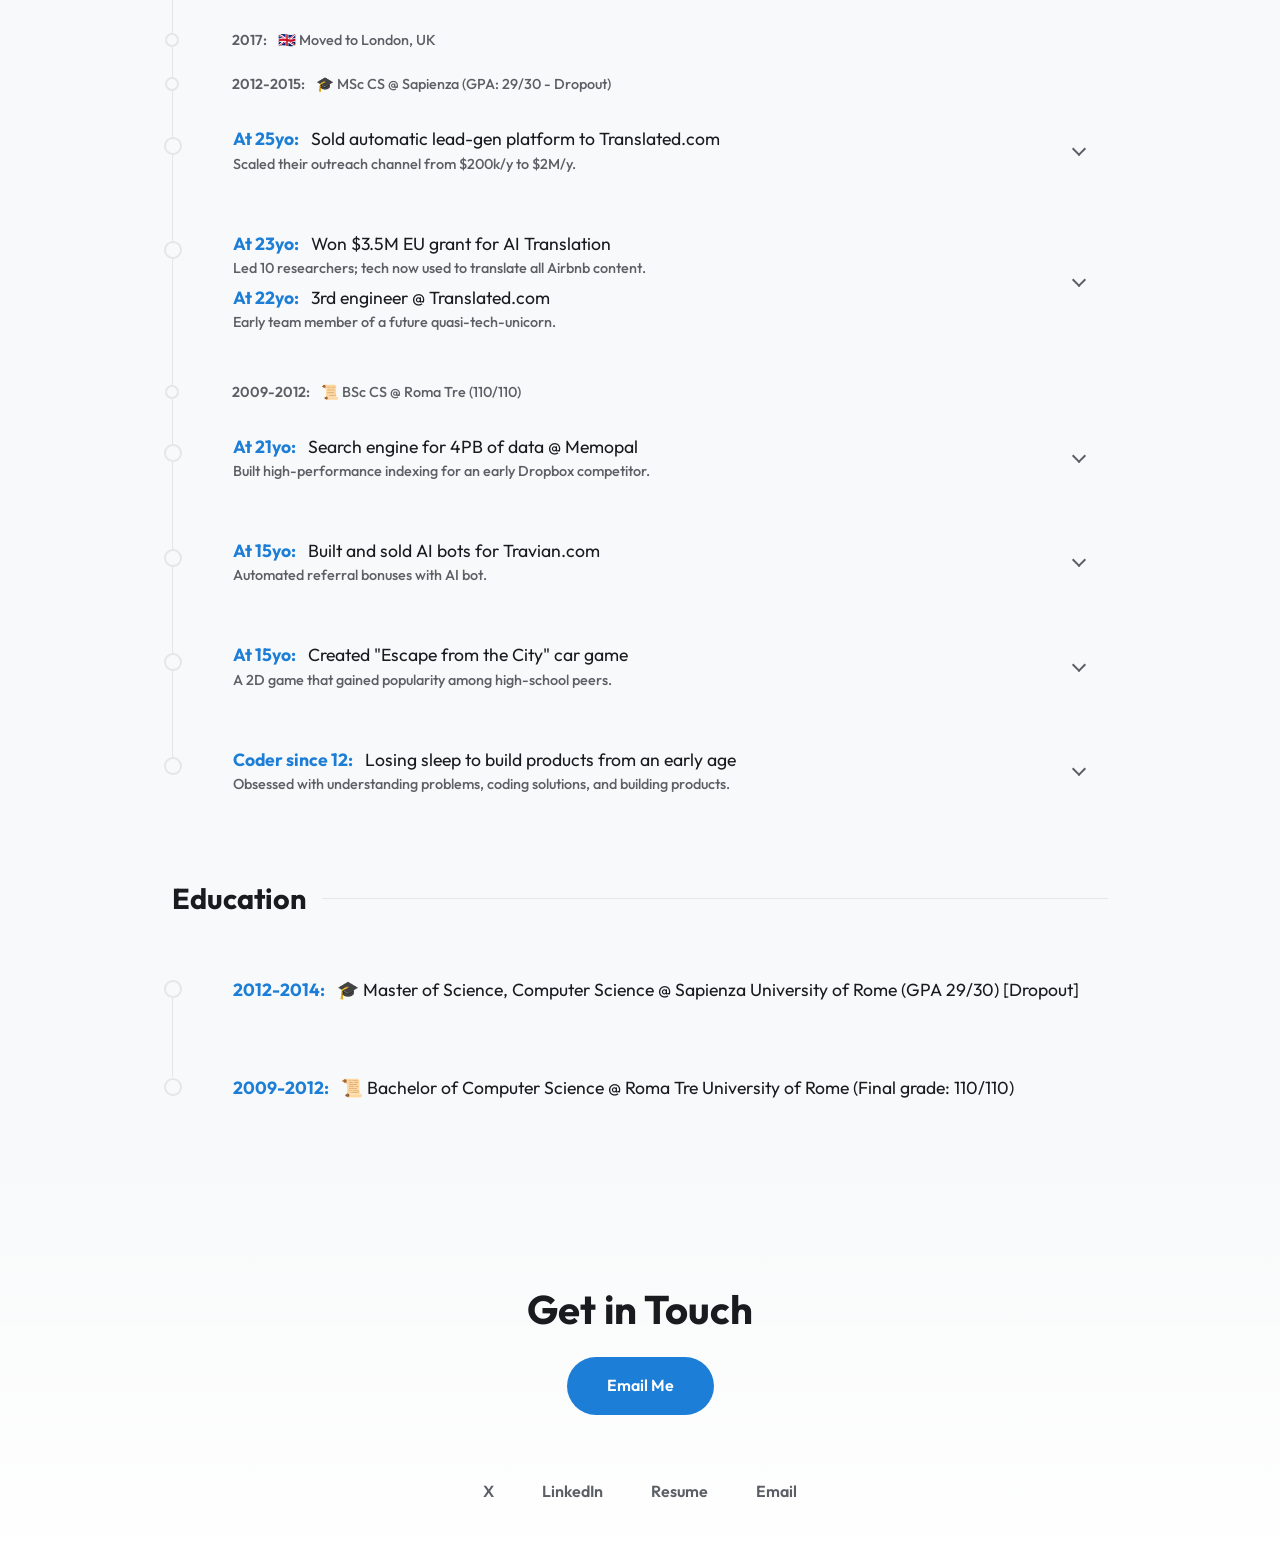
==== commit 1e876f60: "improvements" ====
--- a/index.html
+++ b/index.html
@@ -773,6 +773,16 @@
             <!-- Side Timeline -->
             <div class="timeline-section" id="timeline-side">
                 <div class="timeline-list">
+                    <div class="timeline-step synthetic" data-id="step-side-agent-harnesses">
+                        <div class="step-header">
+                            <div class="header-content">
+                                <p class="step-text"><span class="step-age">At 35yo:</span> Making agent-harness
+                                    knowledge compound (Stealth)</p>
+                                <p class="step-subtext">The know-how is too scattered, and too little of it gets
+                                    aggregated.</p>
+                            </div>
+                        </div>
+                    </div>
                     <div class="timeline-step synthetic" data-id="step-side-devo">
                         <div class="step-header">
                             <div class="header-content">
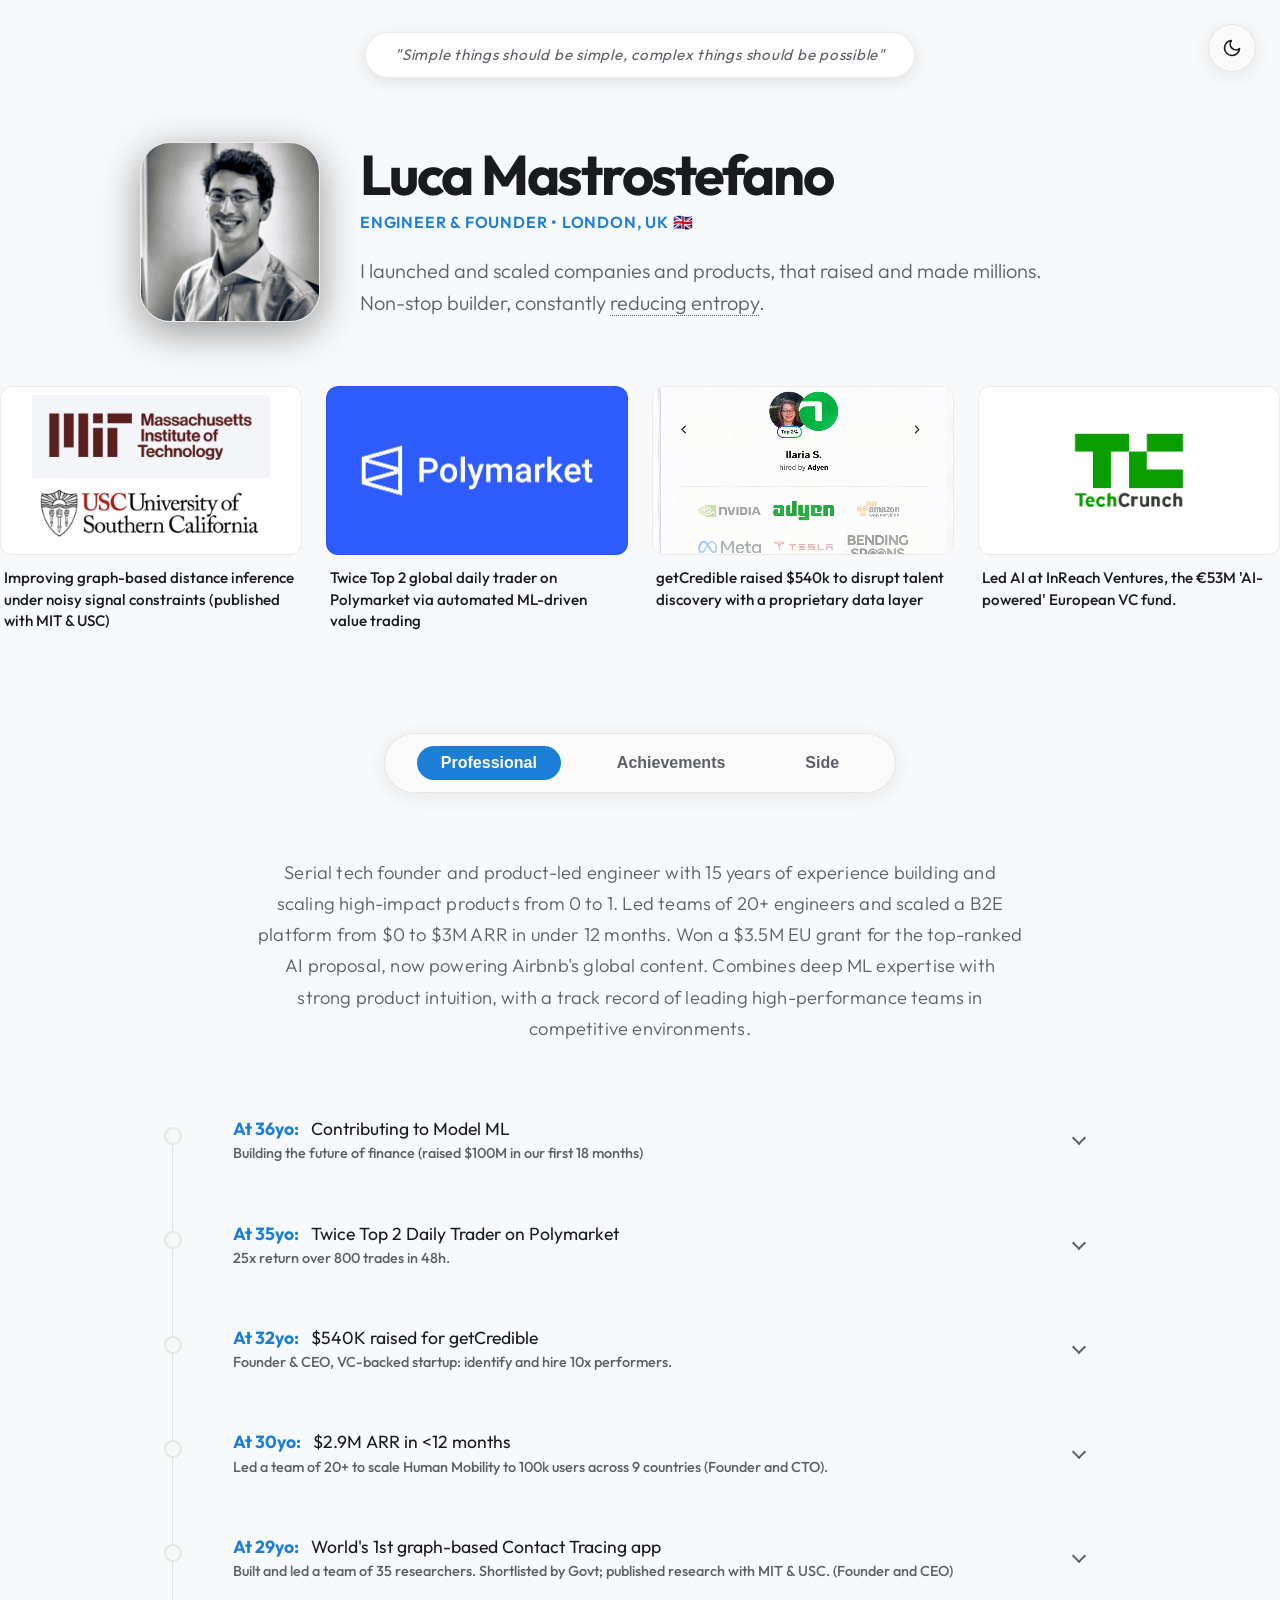
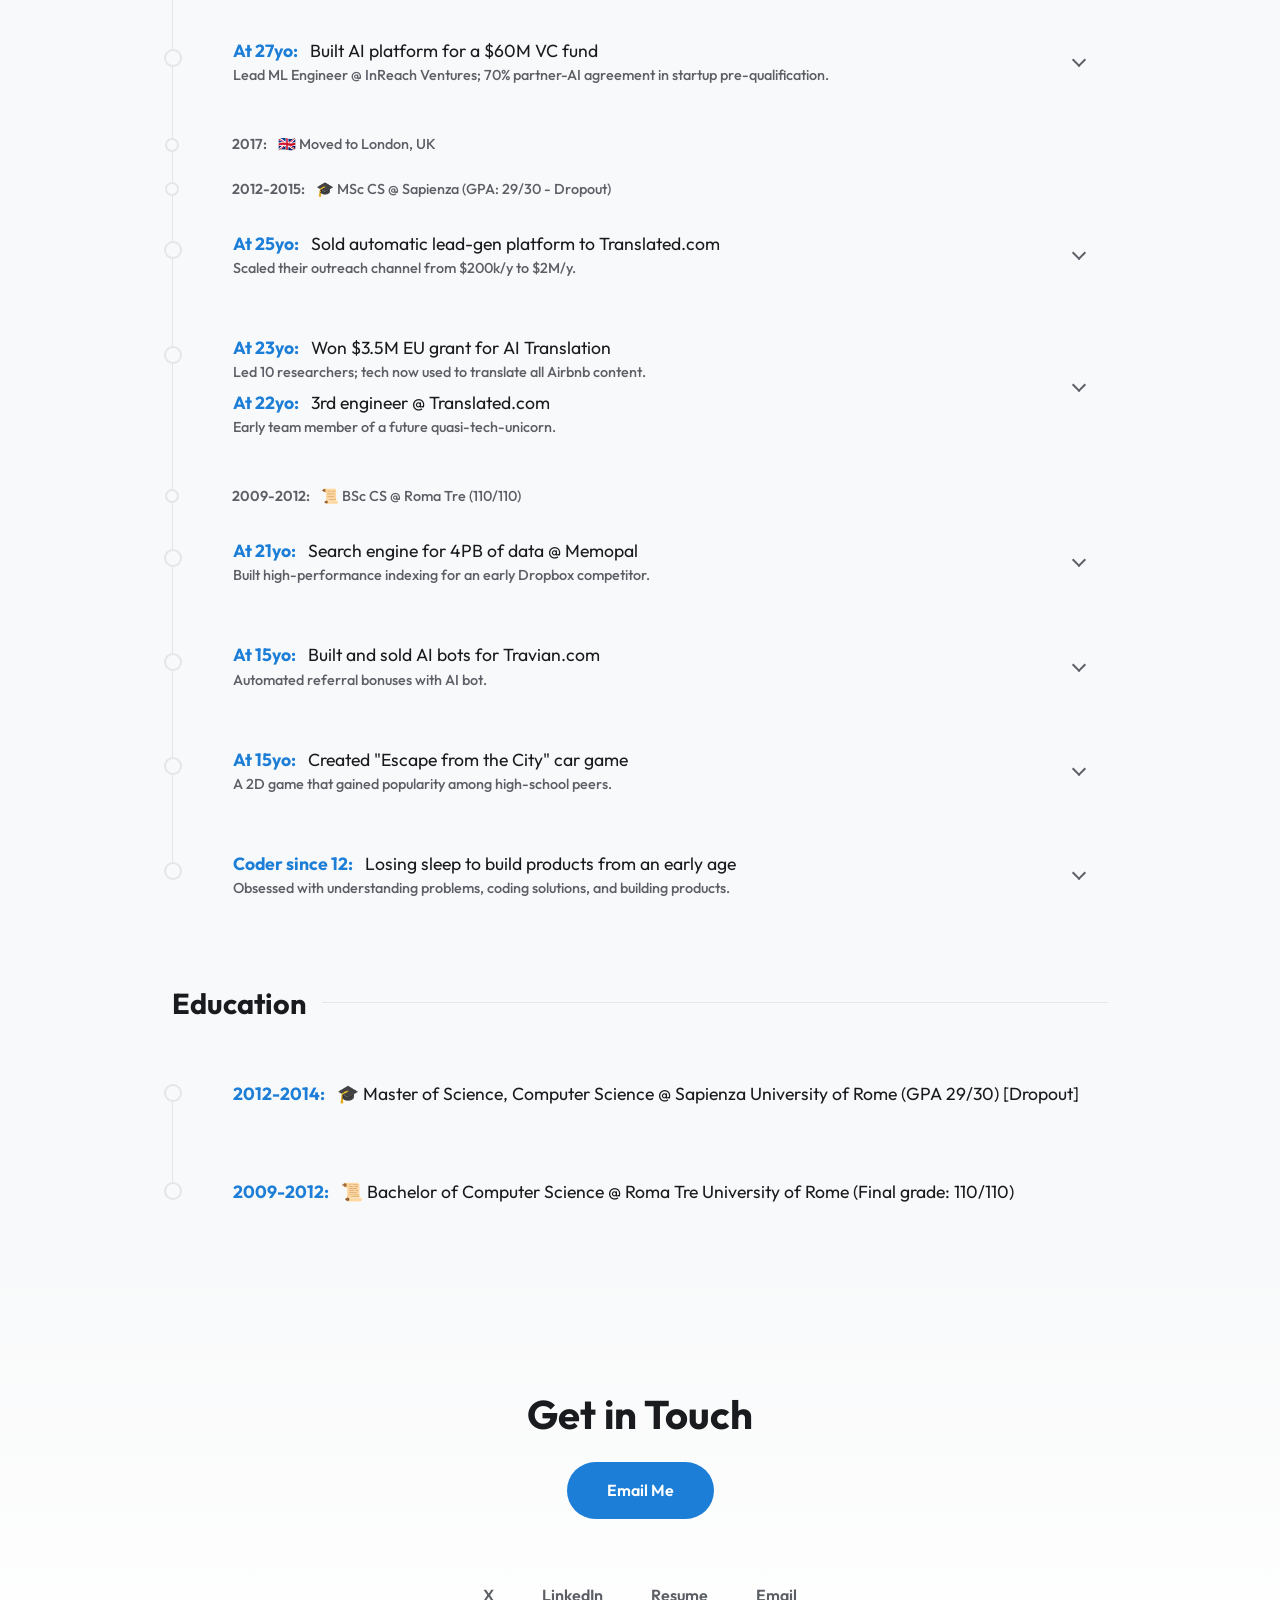
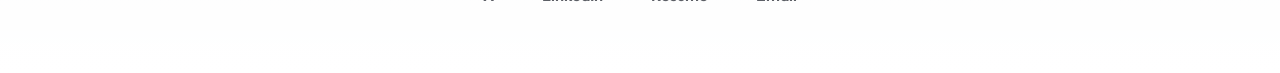
==== commit 93d856c2: "improvements" ====
--- a/index.html
+++ b/index.html
@@ -174,6 +174,29 @@
                     </div>
                 </section>
                 <div class="timeline-list">
+                    <div class="timeline-step synthetic" data-id="step-pro-modelml">
+                        <div class="step-header">
+                            <div class="header-content">
+                                <p class="step-text"><span class="step-age">At 36yo:</span> Contributing to Model ML</p>
+                                <p class="step-subtext">Building the future of finance (raised $100M in our first 18
+                                    months)</p>
+                            </div>
+                            <div class="expand-indicator"></div>
+                        </div>
+                        <div class="step-details">
+                            <p>Backed by Y Combinator, FT Partners, QED, LocalGlobe, we've raised over $100M in our
+                                first 18 months, including one of the largest fintech Series A rounds to date.</p>
+                            <div
+                                style="margin-top: 1.5rem; display: flex; flex-direction: column; align-items: center; gap: 0.6rem;">
+                                <div class="experience-media">
+                                    <img src="assets/images/sifted_ai_100.webp" alt="Sifted AI 100: Europe's most promising AI startups in 2026" loading="lazy">
+                                </div>
+                                <p
+                                    style="font-size: 0.85rem; color: var(--text-muted); margin: 0; text-align: center; font-style: italic;">
+                                    Third-largest Series A in the Sifted AI 100.</p>
+                            </div>
+                        </div>
+                    </div>
                     <div class="timeline-step synthetic" data-id="step-pro-crypto">
                         <div class="step-header">
                             <div class="header-content">
